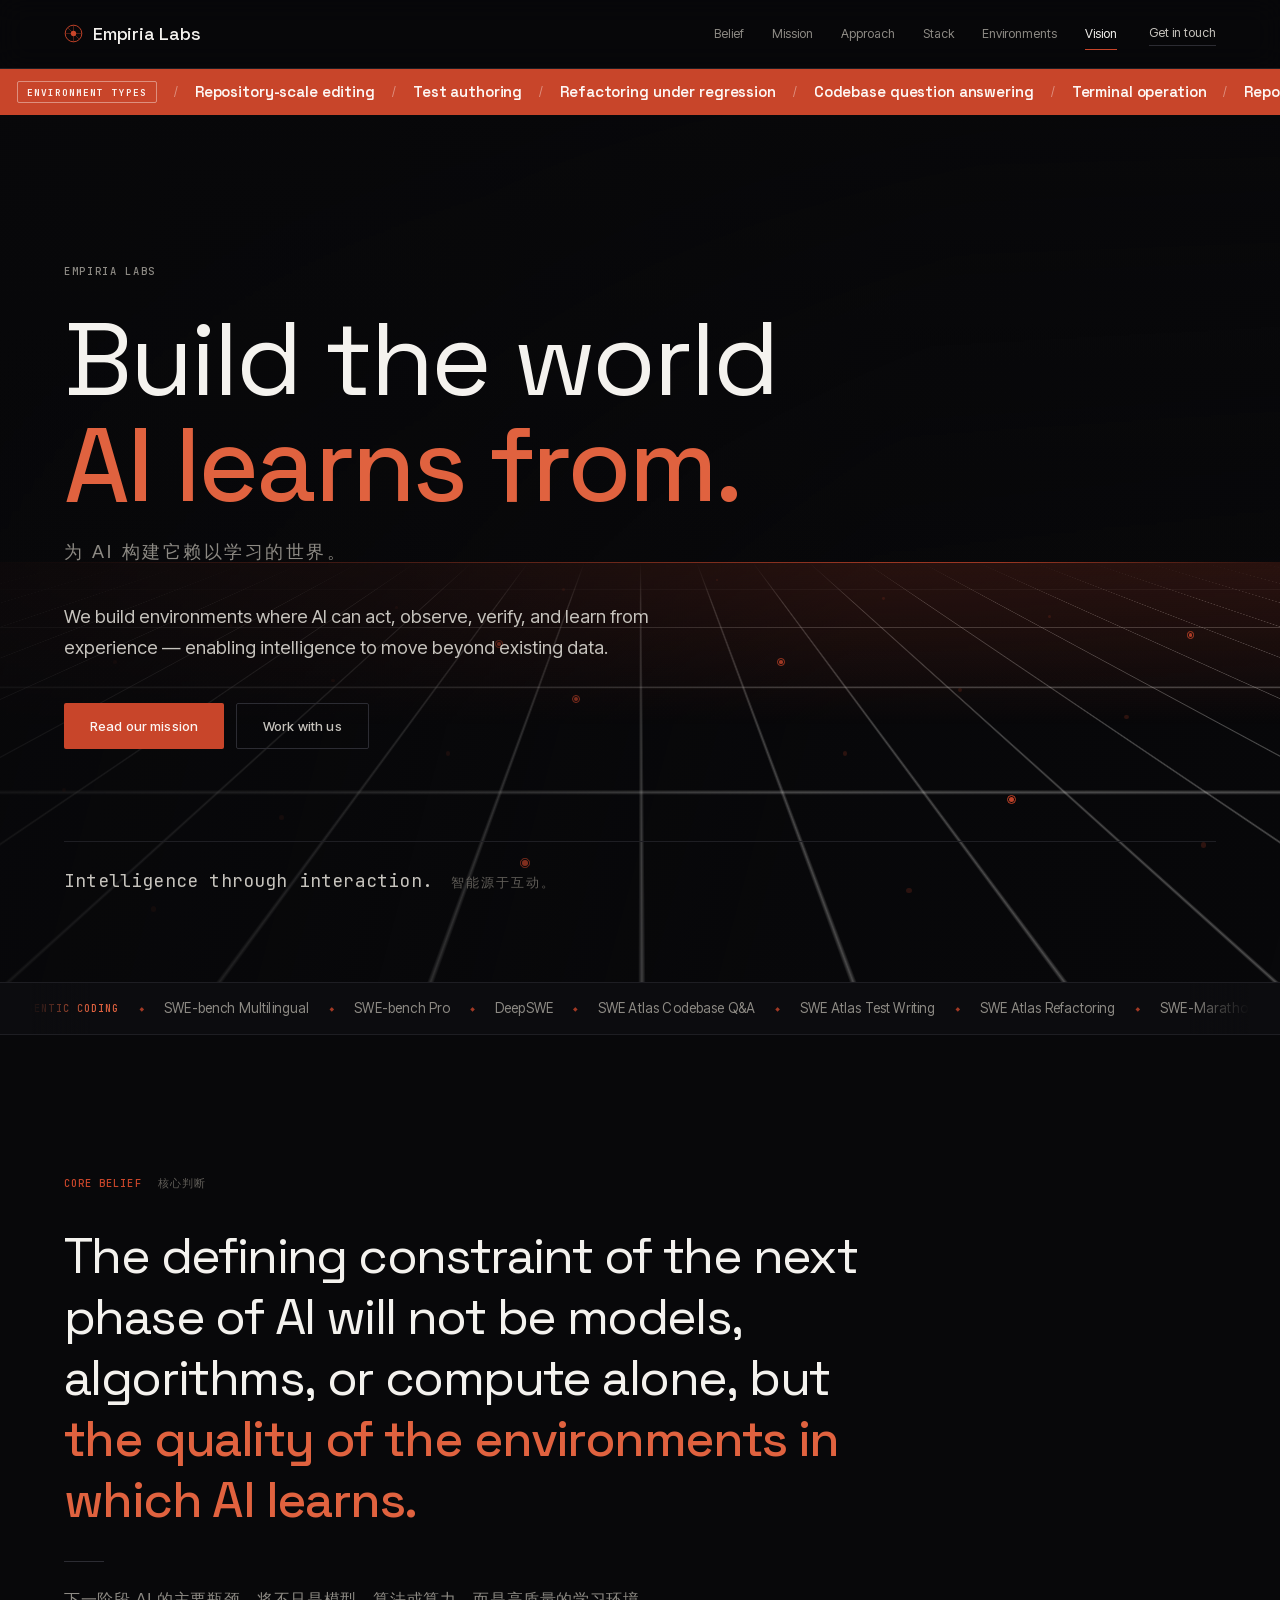
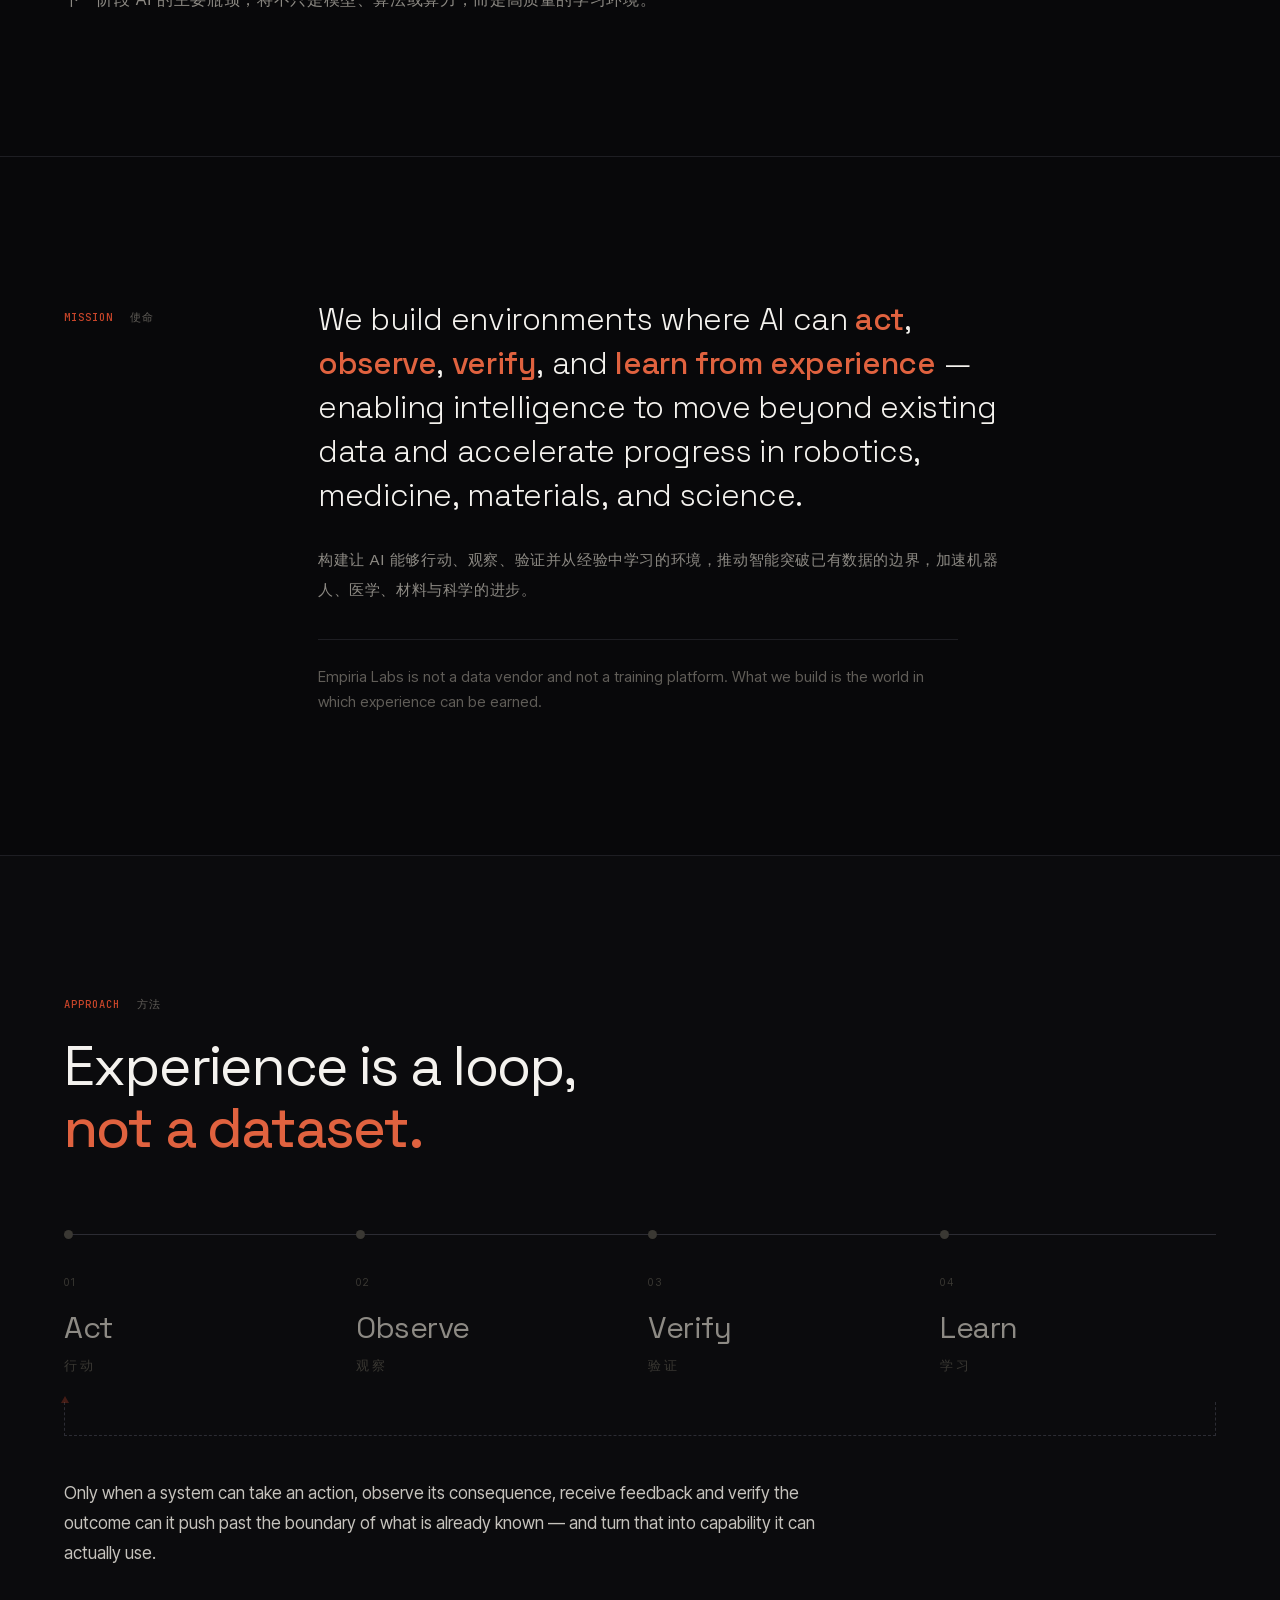
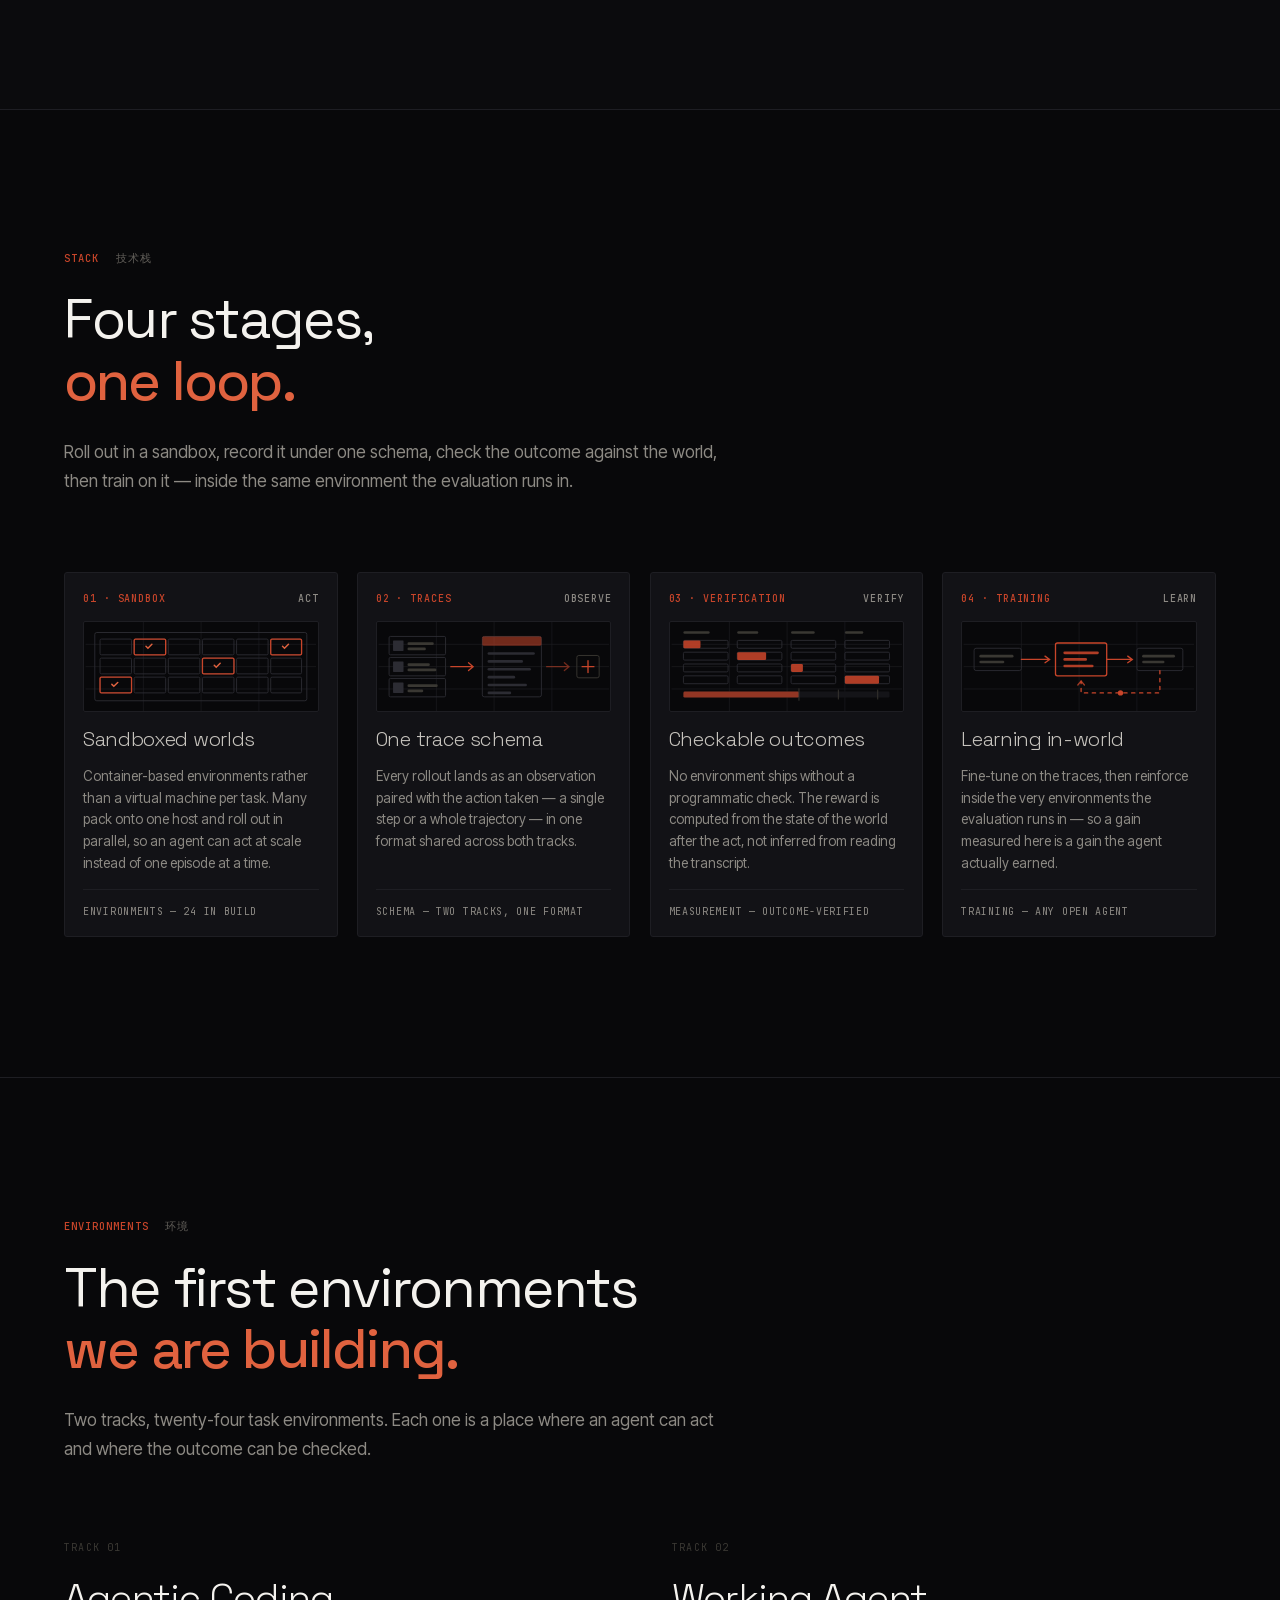
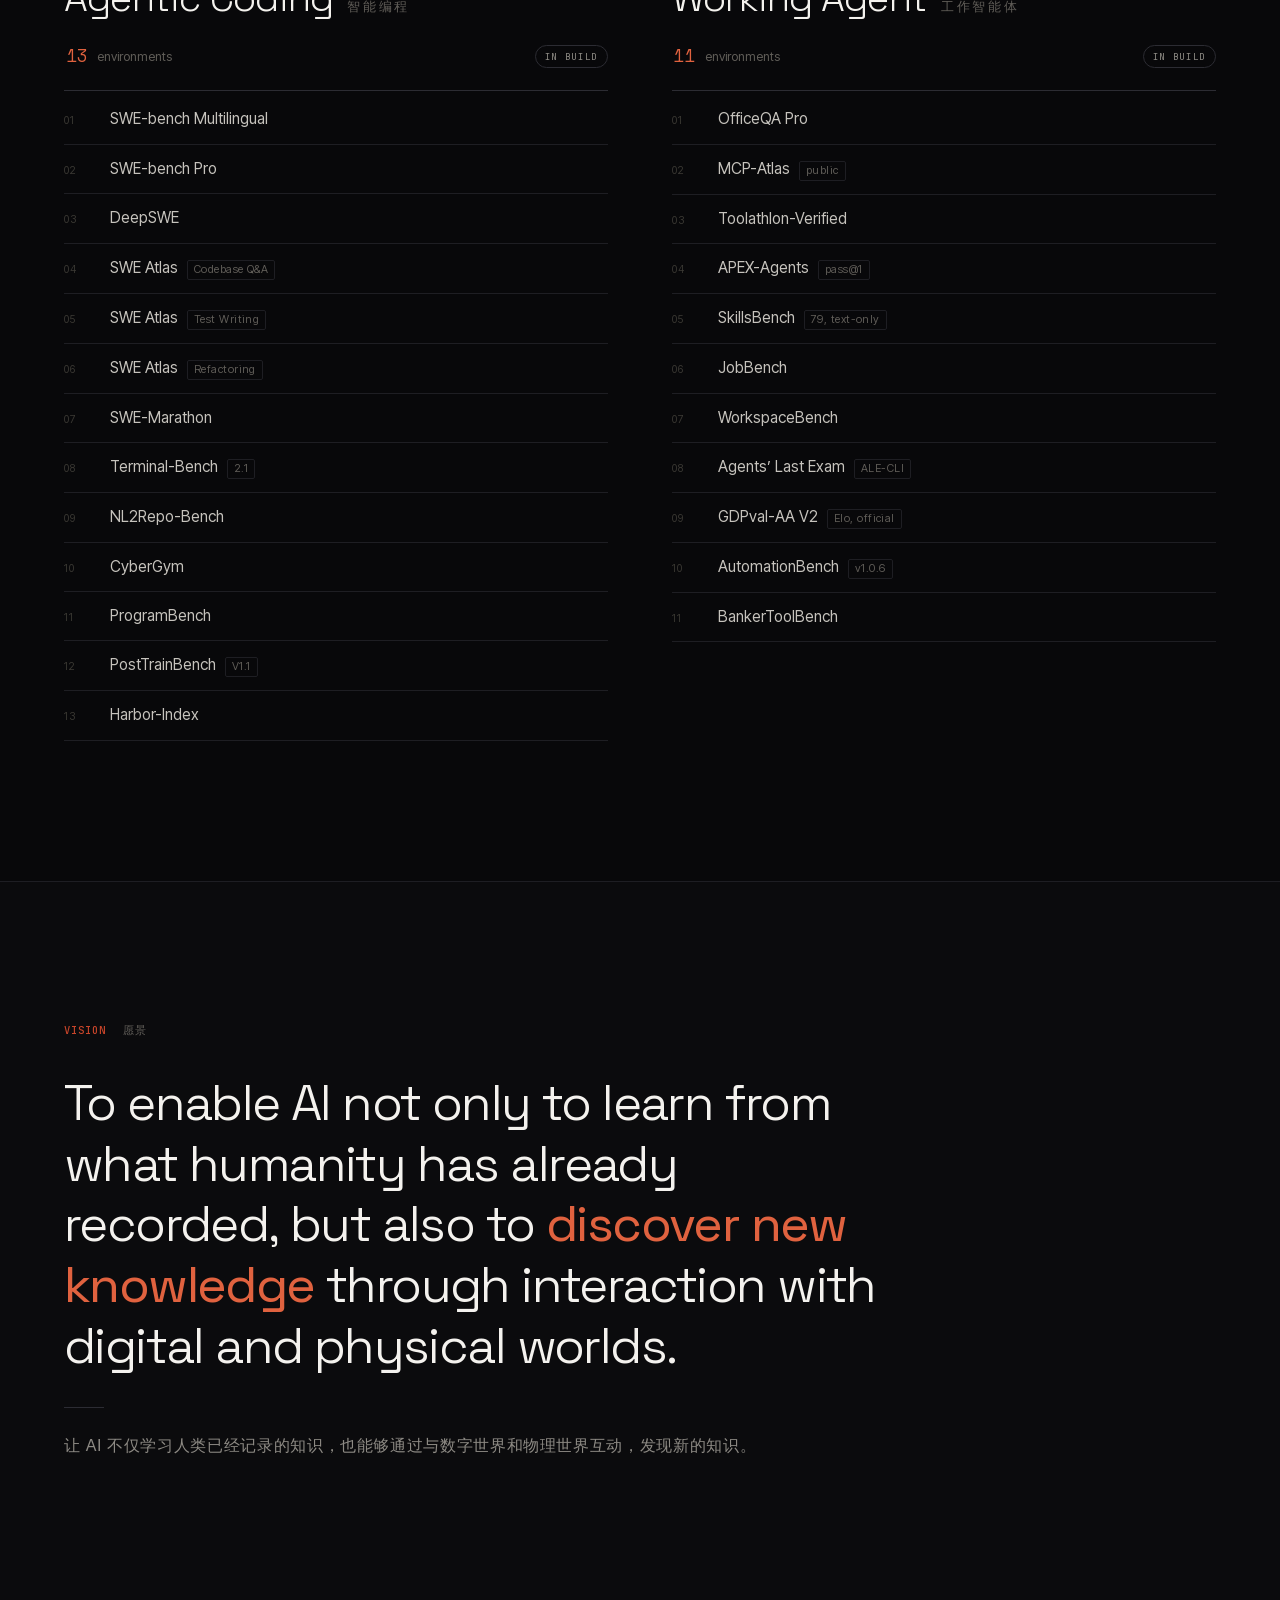
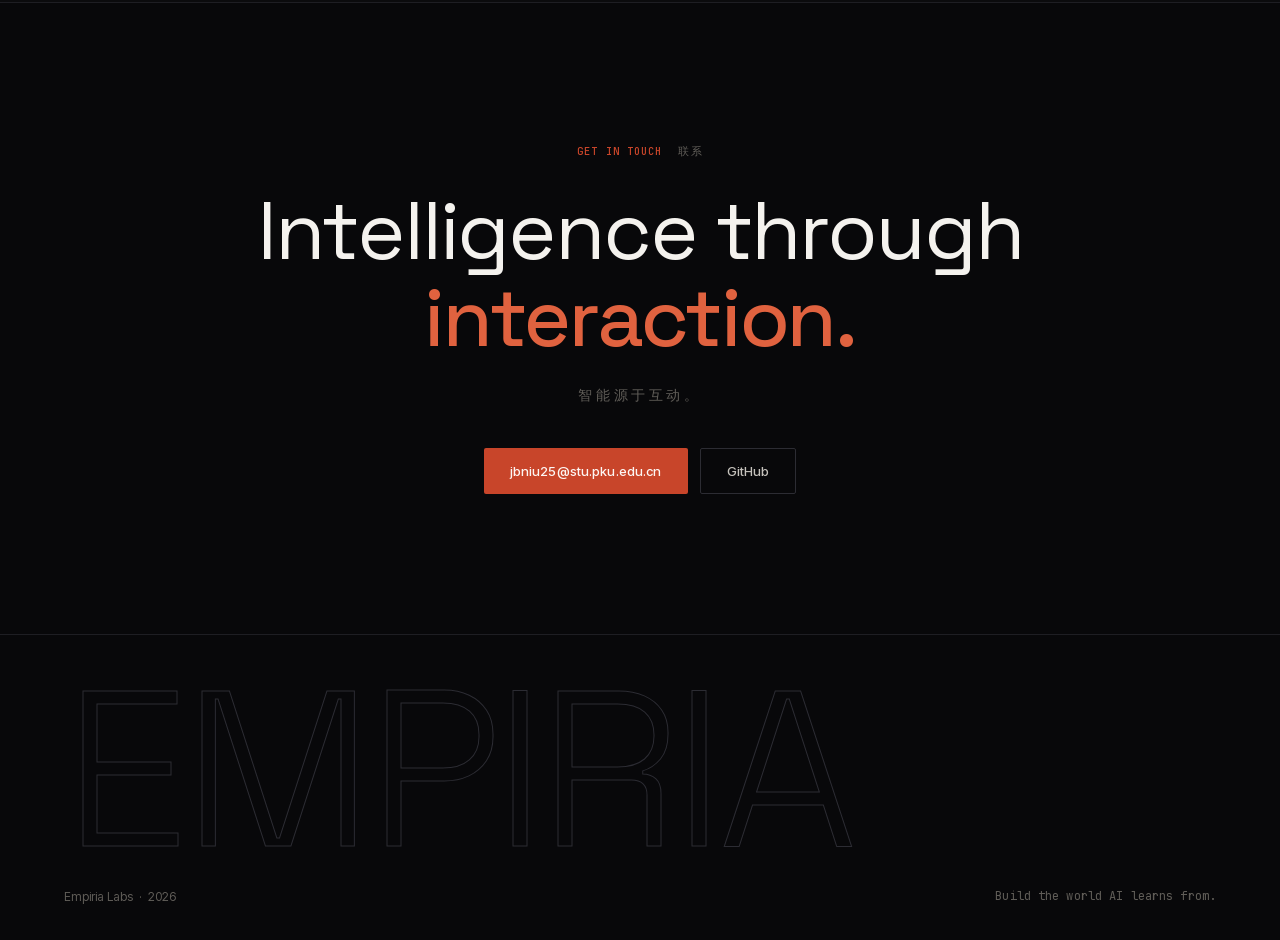
==== index.html @ d9358148 "The Empiria Labs homepage Served verbatim by Pages from the repository root: what is committed is wh" ====
<!DOCTYPE html>
<html lang="en" data-page-node-id="S4ykZjCsXpINSl4FWkviET">
<head data-page-node-id="GfFSBzS9zcsq6qWvRt1IVT">
<meta charset="utf-8" data-page-node-id="d4XflNEls4puT5yC7OsAa2">
<meta name="viewport" content="width=device-width, initial-scale=1" data-page-node-id="ENEwblnCP2gMQ6FXGlHmJ5">
<title>Empiria Labs — Build the world AI learns from</title>
<meta name="description" content="Empiria Labs builds environments where AI can act, observe, verify, and learn from experience — enabling intelligence to move beyond existing data and accelerate progress in robotics, medicine, materials, and science." data-page-node-id="vL9fcjuewf59uVLoCxAaLF">
<meta name="theme-color" content="#08080A" data-page-node-id="vZuVgmaafi4vuPuJoao4ZB">

<meta property="og:type" content="website" data-page-node-id="UqDRp9SfADZAGO3FOG2Aaw">
<meta property="og:title" content="Empiria Labs — Build the world AI learns from" data-page-node-id="5TRdMEuaH43gFODjvjqXCp">
<meta property="og:description" content="We build environments where AI can act, observe, verify, and learn from experience." data-page-node-id="SfEHBBrdJQU59LVyOJewcP">

<!-- Fonts are served from this origin, not fonts.googleapis.com — that
     host is unreachable from mainland China and the page was silently
     falling back to the system stack. See fonts.css.

     All four faces are above the fold, so all four are preloaded and the
     hero paints once in the right type instead of reflowing when the swap
     lands: Space Grotesk sets the h1, Inter Tight the lead, its italic the
     emphasised clause, and JetBrains Mono the eyebrow, the announcement
     strip and the hero footnote. -->
<link rel="stylesheet" href="fonts.css">
<link rel="preload" href="fonts/space-grotesk.woff2" as="font" type="font/woff2" crossorigin>
<link rel="preload" href="fonts/inter-tight.woff2" as="font" type="font/woff2" crossorigin>
<link rel="preload" href="fonts/inter-tight-italic.woff2" as="font" type="font/woff2" crossorigin>
<link rel="preload" href="fonts/jetbrains-mono.woff2" as="font" type="font/woff2" crossorigin>
<link rel="stylesheet" href="style.css" data-page-node-id="rp2kBFCGaVZBau4u1gBvtb">
<!-- Set before first paint so the hero entrance never flashes. This is a
     SEPARATE class from html.js on purpose: the entrance completes in pure
     CSS, so it is safe to arm inline, whereas the scroll-reveal hidden state
     must stay gated on script.js having actually run. -->
<script>document.documentElement.classList.add('anim');</script>
</head>
<body id="top" data-page-node-id="gCxjPvYwehBJOhRGBx71BG">

<!-- The continuous ground. First element in the body so it sits behind
     every band without needing a negative z-index, which would put it
     behind body's own background fill and make it invisible. -->
<div class="world" aria-hidden="true"><div class="world-grid"></div></div>

<!-- ── Header ───────────────────────────────────────────── -->
<header class="site-head" data-page-node-id="wrDWJMkdEFqoFGxdGcBZjT">
  <div class="container head-inner" data-page-node-id="zLouhTFe5YxUDVbsFaDKAg">
    <a class="brand" href="#top" data-page-node-id="WwnG4KX8JU3ciAP3rd2Dba">
      <span class="brand-mark" aria-hidden="true" data-page-node-id="ZacaVo9rQobAnCRdpzGkDq">
        <svg viewBox="0 0 24 24" fill="none" xmlns="http://www.w3.org/2000/svg" data-page-node-id="Jlh7zKpwDEQVDjVXvKyhZp">
          <circle cx="12" cy="12" r="10.5" stroke="currentColor" stroke-width="1.2" data-page-node-id="DIphHQ4BUNSXvPuuueGMGM"/>
          <path d="M12 1.5v21M1.5 12h21" stroke="currentColor" stroke-width="1.2" opacity=".38" data-page-node-id="5GixrVhQHjCr602DDCDAoG"/>
          <circle cx="12" cy="12" r="3.4" fill="currentColor" data-page-node-id="7H9x3TATXQF8XcIbW5DWTz"/>
          <path d="M4.6 4.6 19.4 19.4" stroke="currentColor" stroke-width="1.2" opacity=".38" data-page-node-id="jPDve9cDJYp2pUqaZTiNHD"/>
        </svg>
      </span>
      <span class="brand-name" data-page-node-id="60XooffyWhwXD83SIpzWSh">Empiria&nbsp;Labs</span>
    </a>

    <nav class="site-nav" aria-label="Primary" data-page-node-id="wQRDz2NYtjD3FDEQUgBwvD">
      <a href="#belief" data-page-node-id="GqlEoro5xr4lTSYDZwbtqh">Belief</a>
      <a href="#mission" data-page-node-id="1qGXQ9mCJUX9X3onZPyH5l">Mission</a>
      <a href="#approach" data-page-node-id="9iJX1Ym7nTksumZv8a5hb4">Approach</a>
      <a href="#stack">Stack</a>
      <a href="#environments">Environments</a>
      <a href="#vision" data-page-node-id="5YXteMXTBBJFZA86PqEB8m">Vision</a>
    </nav>

    <a class="head-cta" href="#contact" data-page-node-id="vhZOMclco2X8mugdVSmCup">Get in touch</a>

    <button class="nav-toggle" id="navToggle" aria-label="Menu" aria-expanded="false" data-page-node-id="GjLLru3dCHO2u9oHTd3JkP">
      <span data-page-node-id="ZqNSkuiqa0LYCAlP3pcxDl"></span><span data-page-node-id="yBCvzBycBJnw0g3HhqjEpb"></span>
    </button>
  </div>
</header>

<!-- ── Hero ─────────────────────────────────────────────── -->
<section class="hero">
  <!-- ── Announcement band ─────────────────────────────
       Same two-identical-rows / -50 percent construction as the ticker
       further down, but this is the one place the accent goes solid: it
       has to be seen before anything else on the page.

       It enumerates the KINDS of world being built, where the lower band
       names the individual ones — taxonomy above the fold, instances
       below it. Serif and bold here against the sans-serif whisper down
       there, so two marquees in one viewport never compete.

       z-index 3: .hero-field is inset:0 across the whole hero and
       .hero-inner already claims 2. -->
  <section class="hero-banner" aria-label="Kinds of task environment we build">
    <div class="hb-track">
    <div class="hb-row">
      <span class="hb-lead">Environment types</span><span class="hb-sep" aria-hidden="true">/</span>
      <span class="hb-item">Repository-scale editing</span><span class="hb-sep" aria-hidden="true">/</span>
      <span class="hb-item">Test authoring</span><span class="hb-sep" aria-hidden="true">/</span>
      <span class="hb-item">Refactoring under regression</span><span class="hb-sep" aria-hidden="true">/</span>
      <span class="hb-item">Codebase question answering</span><span class="hb-sep" aria-hidden="true">/</span>
      <span class="hb-item">Terminal operation</span><span class="hb-sep" aria-hidden="true">/</span>
      <span class="hb-item">Repository synthesis from spec</span><span class="hb-sep" aria-hidden="true">/</span>
      <span class="hb-item">Security exploitation and repair</span><span class="hb-sep" aria-hidden="true">/</span>
      <span class="hb-item">Long-horizon engineering</span><span class="hb-sep" aria-hidden="true">/</span>
      <span class="hb-item">Office document workflows</span><span class="hb-sep" aria-hidden="true">/</span>
      <span class="hb-item">Tool orchestration</span><span class="hb-sep" aria-hidden="true">/</span>
      <span class="hb-item">Desktop and web automation</span><span class="hb-sep" aria-hidden="true">/</span>
      <span class="hb-item">Domain-specific tooling</span><span class="hb-sep" aria-hidden="true">/</span>
    </div>
    <div class="hb-row" aria-hidden="true">
      <span class="hb-lead">Environment types</span><span class="hb-sep" aria-hidden="true">/</span>
      <span class="hb-item">Repository-scale editing</span><span class="hb-sep" aria-hidden="true">/</span>
      <span class="hb-item">Test authoring</span><span class="hb-sep" aria-hidden="true">/</span>
      <span class="hb-item">Refactoring under regression</span><span class="hb-sep" aria-hidden="true">/</span>
      <span class="hb-item">Codebase question answering</span><span class="hb-sep" aria-hidden="true">/</span>
      <span class="hb-item">Terminal operation</span><span class="hb-sep" aria-hidden="true">/</span>
      <span class="hb-item">Repository synthesis from spec</span><span class="hb-sep" aria-hidden="true">/</span>
      <span class="hb-item">Security exploitation and repair</span><span class="hb-sep" aria-hidden="true">/</span>
      <span class="hb-item">Long-horizon engineering</span><span class="hb-sep" aria-hidden="true">/</span>
      <span class="hb-item">Office document workflows</span><span class="hb-sep" aria-hidden="true">/</span>
      <span class="hb-item">Tool orchestration</span><span class="hb-sep" aria-hidden="true">/</span>
      <span class="hb-item">Desktop and web automation</span><span class="hb-sep" aria-hidden="true">/</span>
      <span class="hb-item">Domain-specific tooling</span><span class="hb-sep" aria-hidden="true">/</span>
    </div>
    </div>
  </section>

  <!-- The ground plane is a CSS 3D surface rather than SVG: only a real
       perspective transform can recede forever toward the viewer, and it
       costs one compositor layer instead of repainting paths. -->
  <div class="hero-field" aria-hidden="true">
    <div class="plane-wrap">
      <div class="grid-plane"></div>
    </div>

    <!-- A second, identical plane with brighter lines, revealed only through a
         screen-space radial mask at the pointer. Identical perspective and
         identical animation timing means it registers exactly on top of the
         base grid, so the pointer reads as a sensor lighting up the cells it
         is over rather than as a glow pasted on top. -->
    <div class="plane-wrap plane-lit">
      <div class="grid-plane"></div>
    </div>

    <div class="horizon-glow"></div>
    <div class="horizon"></div>

    <!-- One mark per task environment actually in build: 13 on the left
         for Agentic Coding, 11 on the right for Working Agent, the same
         split the Environments section lists and the ticker names. The
         hero stops being decorated and starts being the inventory.

         --s is a perspective scale, not decoration: marks near the
         horizon are small and crowded, marks near the viewer are large
         and sparse, so they read as lying ON the plane rather than
         floating over it. It drives width/height rather than transform
         because evDot already owns transform.

         Only six carry .ev-live. Twenty-four pulsing dots would be a
         starfield; twenty-four present with six live reads as an
         inventory that is partly running. -->
    <div class="events">
      <span class="ev" style="--x:44%;--y:57%;--s:.55"></span>
      <span class="ev" style="--x:31%;--y:59%;--s:.6"></span>
      <span class="ev" style="--x:18%;--y:61%;--s:.62"></span>
      <span class="ev ev-live" style="--x:39%;--y:63%;--s:.7;--d:-7.8s"></span>
      <span class="ev" style="--x:9%;--y:65%;--s:.72"></span>
      <span class="ev" style="--x:26%;--y:67%;--s:.78"></span>
      <span class="ev ev-live" style="--x:45%;--y:69%;--s:.8;--d:0s"></span>
      <span class="ev" style="--x:14%;--y:72%;--s:.85"></span>
      <span class="ev" style="--x:35%;--y:75%;--s:.9"></span>
      <span class="ev" style="--x:5%;--y:79%;--s:.95"></span>
      <span class="ev" style="--x:22%;--y:82%;--s:1"></span>
      <span class="ev ev-live" style="--x:41%;--y:87%;--s:1.1;--d:-3.6s"></span>
      <span class="ev" style="--x:12%;--y:92%;--s:1.15"></span>

      <span class="ev" style="--x:56%;--y:56%;--s:.5"></span>
      <span class="ev" style="--x:69%;--y:58%;--s:.58"></span>
      <span class="ev" style="--x:82%;--y:60%;--s:.6"></span>
      <span class="ev ev-live" style="--x:93%;--y:62%;--s:.66;--d:-6.5s"></span>
      <span class="ev ev-live" style="--x:61%;--y:65%;--s:.74;--d:-1.9s"></span>
      <span class="ev" style="--x:75%;--y:68%;--s:.8"></span>
      <span class="ev" style="--x:88%;--y:71%;--s:.86"></span>
      <span class="ev" style="--x:66%;--y:75%;--s:.92"></span>
      <span class="ev ev-live" style="--x:79%;--y:80%;--s:1;--d:-5.2s"></span>
      <span class="ev" style="--x:94%;--y:85%;--s:1.08"></span>
      <span class="ev" style="--x:71%;--y:90%;--s:1.14"></span>
    </div>

    <!-- the agent: trails the cursor with a little lag so it reads as a
         probe moving through the environment, not a glued-on overlay -->
    <div class="probe"></div>
  </div>
  <div class="hero-veil" aria-hidden="true"></div>

  <div class="container hero-inner">
    <p class="eyebrow rise" style="--d:.23s">Empiria Labs</p>

    <h1 class="hero-title">
      <span class="rise" style="--d:.34s">Build the world</span>
      <em class="rise" style="--d:.48s">AI learns from.</em>
    </h1>
    <p class="hero-title-zh rise" style="--d:.62s" lang="zh-CN">为 AI 构建它赖以学习的世界。</p>

    <p class="hero-lead rise" style="--d:.74s">
      We build environments where AI can act, observe, verify, and learn from
      experience — enabling intelligence to move beyond existing data.
    </p>

    <div class="hero-cta rise" style="--d:.86s">
      <a class="btn btn-solid" href="#mission">Read our mission</a>
      <a class="btn btn-quiet" href="#contact">Work with us</a>
    </div>
  </div>

  <div class="container hero-foot rise" style="--d:1s">
    <p class="mark">Intelligence through interaction.</p>
    <p class="mark-zh" lang="zh-CN">智能源于互动。</p>
  </div>
</section>

<!-- ── Ticker: the environments, in one glance ─────────
     Mechanism lifted from the reference site's rule-bounded tagline
     strip: one max-content track holding two byte-identical rows,
     translated to exactly -50 percent so the wrap point is invisible.

     The reference fills this slot with a "trusted by" logo wall. This
     lab has no partners to name, and inventing one would be fabricating
     endorsements — so the strip carries the real inventory instead.
     Every name here is an environment Empiria is actually building, and
     the track labels make the band self-describing without a caption. -->
<section class="ticker" aria-label="Task environments currently in build">
  <div class="ticker-track">
      <div class="ticker-row">
        <span class="ticker-lead">Agentic Coding</span><span class="ticker-sep" aria-hidden="true"></span>
        <span class="ticker-item">SWE-bench Multilingual</span><span class="ticker-sep" aria-hidden="true"></span>
        <span class="ticker-item">SWE-bench Pro</span><span class="ticker-sep" aria-hidden="true"></span>
        <span class="ticker-item">DeepSWE</span><span class="ticker-sep" aria-hidden="true"></span>
        <span class="ticker-item">SWE Atlas Codebase Q&amp;A</span><span class="ticker-sep" aria-hidden="true"></span>
        <span class="ticker-item">SWE Atlas Test Writing</span><span class="ticker-sep" aria-hidden="true"></span>
        <span class="ticker-item">SWE Atlas Refactoring</span><span class="ticker-sep" aria-hidden="true"></span>
        <span class="ticker-item">SWE-Marathon</span><span class="ticker-sep" aria-hidden="true"></span>
        <span class="ticker-item">Terminal-Bench 2.1</span><span class="ticker-sep" aria-hidden="true"></span>
        <span class="ticker-item">NL2Repo-Bench</span><span class="ticker-sep" aria-hidden="true"></span>
        <span class="ticker-item">CyberGym</span><span class="ticker-sep" aria-hidden="true"></span>
        <span class="ticker-item">ProgramBench</span><span class="ticker-sep" aria-hidden="true"></span>
        <span class="ticker-item">PostTrainBench V1.1</span><span class="ticker-sep" aria-hidden="true"></span>
        <span class="ticker-item">Harbor-Index</span><span class="ticker-sep" aria-hidden="true"></span>
        <span class="ticker-lead">Working Agent</span><span class="ticker-sep" aria-hidden="true"></span>
        <span class="ticker-item">OfficeQA Pro</span><span class="ticker-sep" aria-hidden="true"></span>
        <span class="ticker-item">MCP-Atlas</span><span class="ticker-sep" aria-hidden="true"></span>
        <span class="ticker-item">Toolathlon-Verified</span><span class="ticker-sep" aria-hidden="true"></span>
        <span class="ticker-item">APEX-Agents</span><span class="ticker-sep" aria-hidden="true"></span>
        <span class="ticker-item">SkillsBench</span><span class="ticker-sep" aria-hidden="true"></span>
        <span class="ticker-item">JobBench</span><span class="ticker-sep" aria-hidden="true"></span>
        <span class="ticker-item">WorkspaceBench</span><span class="ticker-sep" aria-hidden="true"></span>
        <span class="ticker-item">Agents' Last Exam</span><span class="ticker-sep" aria-hidden="true"></span>
        <span class="ticker-item">GDPval-AA V2</span><span class="ticker-sep" aria-hidden="true"></span>
        <span class="ticker-item">AutomationBench</span><span class="ticker-sep" aria-hidden="true"></span>
        <span class="ticker-item">BankerToolBench</span><span class="ticker-sep" aria-hidden="true"></span>
      </div>
      <div class="ticker-row" aria-hidden="true">
        <span class="ticker-lead">Agentic Coding</span><span class="ticker-sep" aria-hidden="true"></span>
        <span class="ticker-item">SWE-bench Multilingual</span><span class="ticker-sep" aria-hidden="true"></span>
        <span class="ticker-item">SWE-bench Pro</span><span class="ticker-sep" aria-hidden="true"></span>
        <span class="ticker-item">DeepSWE</span><span class="ticker-sep" aria-hidden="true"></span>
        <span class="ticker-item">SWE Atlas Codebase Q&amp;A</span><span class="ticker-sep" aria-hidden="true"></span>
        <span class="ticker-item">SWE Atlas Test Writing</span><span class="ticker-sep" aria-hidden="true"></span>
        <span class="ticker-item">SWE Atlas Refactoring</span><span class="ticker-sep" aria-hidden="true"></span>
        <span class="ticker-item">SWE-Marathon</span><span class="ticker-sep" aria-hidden="true"></span>
        <span class="ticker-item">Terminal-Bench 2.1</span><span class="ticker-sep" aria-hidden="true"></span>
        <span class="ticker-item">NL2Repo-Bench</span><span class="ticker-sep" aria-hidden="true"></span>
        <span class="ticker-item">CyberGym</span><span class="ticker-sep" aria-hidden="true"></span>
        <span class="ticker-item">ProgramBench</span><span class="ticker-sep" aria-hidden="true"></span>
        <span class="ticker-item">PostTrainBench V1.1</span><span class="ticker-sep" aria-hidden="true"></span>
        <span class="ticker-item">Harbor-Index</span><span class="ticker-sep" aria-hidden="true"></span>
        <span class="ticker-lead">Working Agent</span><span class="ticker-sep" aria-hidden="true"></span>
        <span class="ticker-item">OfficeQA Pro</span><span class="ticker-sep" aria-hidden="true"></span>
        <span class="ticker-item">MCP-Atlas</span><span class="ticker-sep" aria-hidden="true"></span>
        <span class="ticker-item">Toolathlon-Verified</span><span class="ticker-sep" aria-hidden="true"></span>
        <span class="ticker-item">APEX-Agents</span><span class="ticker-sep" aria-hidden="true"></span>
        <span class="ticker-item">SkillsBench</span><span class="ticker-sep" aria-hidden="true"></span>
        <span class="ticker-item">JobBench</span><span class="ticker-sep" aria-hidden="true"></span>
        <span class="ticker-item">WorkspaceBench</span><span class="ticker-sep" aria-hidden="true"></span>
        <span class="ticker-item">Agents' Last Exam</span><span class="ticker-sep" aria-hidden="true"></span>
        <span class="ticker-item">GDPval-AA V2</span><span class="ticker-sep" aria-hidden="true"></span>
        <span class="ticker-item">AutomationBench</span><span class="ticker-sep" aria-hidden="true"></span>
        <span class="ticker-item">BankerToolBench</span><span class="ticker-sep" aria-hidden="true"></span>
      </div>
  </div>
</section>

<!-- ── Core belief ──────────────────────────────────────── -->
<section class="section bordered belief" id="belief" data-page-node-id="GIv3CAmdCtzUUvTCCTMDM7">
  <div class="container" data-page-node-id="DDuCdT4Uv8uDR9OscpXARH">
    <p class="label reveal" data-page-node-id="88LSUyhi9knFIiZyG3FsZg">Core belief <span lang="zh-CN" data-page-node-id="D1CFcQTB5apj9hALBRVMuM">核心判断</span></p>
    <blockquote class="statement reveal" data-page-node-id="6a9SSF4YLk5gmCQJOVyxJA">
      The defining constraint of the next phase of AI will not be models,
      algorithms, or compute alone, but <em data-page-node-id="DD56MjyWNDoEirphwPhQYe">the quality of the environments
      in which AI learns.</em>
    </blockquote>
    <p class="statement-zh reveal" lang="zh-CN" data-page-node-id="gwhyBR3yeEJut0i0mAbE53">
      下一阶段 AI 的主要瓶颈，将不只是模型、算法或算力，而是高质量的学习环境。
    </p>
  </div>
</section>

<!-- ── Mission ──────────────────────────────────────────── -->
<section class="section bordered" id="mission" data-page-node-id="BkiEGUULMjEqsokz20nNTk">
  <div class="container split" data-page-node-id="lxvTiKKx7MpyD7UXgLDKAR">
    <div class="split-side reveal" data-page-node-id="bgRblPGrmCEmji6AISURDW">
      <p class="label" data-page-node-id="qvXTXpBsrYEeg4v58M5U0f">Mission <span lang="zh-CN" data-page-node-id="nEAzdtgBFyE7Nk3YhaTALB">使命</span></p>
    </div>
    <div class="split-main" data-page-node-id="BbND4cAZzeGoAH66vqq4a3">
      <p class="prose reveal" data-page-node-id="3CrP6XVUxXd0RRQef6oI2O">
        We build environments where AI can <em data-page-node-id="yLG3SyXnoFKNn4edhFb9Bt">act</em>, <em data-page-node-id="RPTVcSYqHICEA37ANpWtsy">observe</em>,
        <em data-page-node-id="GeYUgwGsHjA807E64QxByS">verify</em>, and <em data-page-node-id="oDqcOE4pPWkPHn0iQWUb6v">learn from experience</em> — enabling
        intelligence to move beyond existing data and accelerate progress in
        robotics, medicine, materials, and science.
      </p>
      <p class="prose-zh reveal" lang="zh-CN" data-page-node-id="ULnioUkjlmXJPl4KRZQ92s">
        构建让 AI 能够行动、观察、验证并从经验中学习的环境，推动智能突破已有数据的边界，加速机器人、医学、材料与科学的进步。
      </p>
      <p class="prose-note reveal" data-page-node-id="sBjIrmgNU7gHrgUlEGmfrl">
        Empiria Labs is not a data vendor and not a training platform. What we
        build is the world in which experience can be earned.
      </p>
    </div>
  </div>
</section>

<!-- ── Approach: the loop ───────────────────────────────── -->
<section class="section bordered alt" id="approach" data-page-node-id="21mnGTIGQz7xd63hLzncsy">
  <div class="container" data-page-node-id="jbV9JkMRmwbJjtgT4kfVmQ">
    <div class="section-head reveal" data-page-node-id="sV20lyqqp881lJdWb5CkZr">
      <p class="label" data-page-node-id="dmKIP7whGKBE977Nm05quF">Approach <span lang="zh-CN" data-page-node-id="5AAeEYDDlDEFfXSPjATWsc">方法</span></p>
      <h2 class="section-title" data-page-node-id="sWUCsSGwuY7oXE7kRogmkV">Experience is a loop,<br data-page-node-id="ZwGj6qVXMGmFLRobqs5vId"><em data-page-node-id="vdqCLBSX4IjBufhtzdAyU4">not a dataset.</em></h2>
    </div>

    <!-- The rail and the nodes are laid out by the same grid as the labels,
         so they stay aligned at every width instead of relying on an SVG
         whose coordinates would drift. -->
    <!-- One beat per stage. The four stages fire in sequence, the return
         path lights on the last beat and Act fires again — seeing it come
         back around is what makes the loop read as a loop. -->
    <div class="loop reveal">
      <div class="loop-rail" aria-hidden="true"></div>
      <ol class="loop-steps">
        <li style="--i:0"><span class="node" aria-hidden="true"></span><span class="loop-idx">01</span><h3>Act</h3><p lang="zh-CN">行动</p></li>
        <li style="--i:1"><span class="node" aria-hidden="true"></span><span class="loop-idx">02</span><h3>Observe</h3><p lang="zh-CN">观察</p></li>
        <li style="--i:2"><span class="node" aria-hidden="true"></span><span class="loop-idx">03</span><h3>Verify</h3><p lang="zh-CN">验证</p></li>
        <li style="--i:3"><span class="node" aria-hidden="true"></span><span class="loop-idx">04</span><h3>Learn</h3><p lang="zh-CN">学习</p></li>
      </ol>
      <div class="loop-return" aria-hidden="true"><i></i></div>
    </div>

    <p class="loop-note reveal" data-page-node-id="AabE0Q6iKI3AJaBZ8U1xuS">
      Only when a system can take an action, observe its consequence, receive
      feedback and verify the outcome can it push past the boundary of what is
      already known — and turn that into capability it can actually use.
    </p>
  </div>
</section>

<!-- ── Stack: the loop as infrastructure ────────────────────
     Sits between Approach and Environments on purpose. Approach states
     the loop as a principle; the inventory below names the worlds. This
     is the layer in between — what an Empiria environment actually
     ships as, stage by stage.

     The right-hand slot of each card names the loop step that stage
     serves, so the two sections read as one argument at two altitudes
     instead of the same four boxes twice. That slot is why the
     reference layout's decorative "/01" is gone: the index is already
     on the left, so the space was repeating itself.

     Every diagram is inline SVG with no hard-coded colour — the palette
     lives in .sv-* classes so the whole set retones from the tokens. -->
<section class="section bordered" id="stack">
  <div class="container">
    <div class="section-head reveal">
      <p class="label">Stack <span lang="zh-CN">技术栈</span></p>
      <h2 class="section-title">Four stages,<br><em>one loop.</em></h2>
      <p class="section-lead">
        Roll out in a sandbox, record it under one schema, check the outcome
        against the world, then train on it — inside the same environment the
        evaluation runs in.
      </p>
    </div>

    <div class="stage-grid">

      <article class="stage reveal">
        <header>
          <span class="stage-idx">01 · Sandbox</span>
          <span class="stage-loop">Act</span>
        </header>
        <div class="stage-visual">
          <svg viewBox="0 0 351 136" fill="none" preserveAspectRatio="xMidYMid meet" aria-hidden="true">
            <path class="sv-grid" d="M0 34h351M0 68h351M0 102h351M88 0v136M176 0v136M264 0v136"/>
            <rect class="sv-line" x="14" y="16" width="323" height="104" rx="3"/>
            <g class="sv-line">
              <rect x="22" y="26" width="48" height="24" rx="2"/><rect x="74" y="26" width="48" height="24" rx="2"/>
              <rect x="126" y="26" width="48" height="24" rx="2"/><rect x="178" y="26" width="48" height="24" rx="2"/>
              <rect x="230" y="26" width="48" height="24" rx="2"/><rect x="282" y="26" width="47" height="24" rx="2"/>
              <rect x="22" y="55" width="48" height="24" rx="2"/><rect x="74" y="55" width="48" height="24" rx="2"/>
              <rect x="126" y="55" width="48" height="24" rx="2"/><rect x="178" y="55" width="48" height="24" rx="2"/>
              <rect x="230" y="55" width="48" height="24" rx="2"/><rect x="282" y="55" width="47" height="24" rx="2"/>
              <rect x="22" y="84" width="48" height="24" rx="2"/><rect x="74" y="84" width="48" height="24" rx="2"/>
              <rect x="126" y="84" width="48" height="24" rx="2"/><rect x="178" y="84" width="48" height="24" rx="2"/>
              <rect x="230" y="84" width="48" height="24" rx="2"/><rect x="282" y="84" width="47" height="24" rx="2"/>
            </g>
            <g class="sv-hotw">
              <rect x="74" y="26" width="48" height="24" rx="2"/><rect x="282" y="26" width="47" height="24" rx="2"/>
              <rect x="178" y="55" width="48" height="24" rx="2"/><rect x="22" y="84" width="48" height="24" rx="2"/>
            </g>
            <path class="sv-tick" d="M92 37l3 3 6-6M300 37l3 3 6-6M196 66l3 3 6-6M40 95l3 3 6-6"/>
          </svg>
        </div>
        <h3>Sandboxed worlds</h3>
        <p>
          Container-based environments rather than a virtual machine per task.
          Many pack onto one host and roll out in parallel, so an agent can act
          at scale instead of one episode at a time.
        </p>
        <hr class="stage-rule">
        <p class="stage-foot">Environments — 24 in build</p>
      </article>

      <article class="stage reveal">
        <header>
          <span class="stage-idx">02 · Traces</span>
          <span class="stage-loop">Observe</span>
        </header>
        <div class="stage-visual">
          <svg viewBox="0 0 351 136" fill="none" preserveAspectRatio="xMidYMid meet" aria-hidden="true">
            <path class="sv-grid" d="M0 34h351M0 68h351M0 102h351M88 0v136M176 0v136M264 0v136"/>
            <g class="sv-line">
              <rect x="16" y="22" width="86" height="28" rx="2"/><rect x="16" y="54" width="86" height="28" rx="2"/>
              <rect x="16" y="86" width="86" height="28" rx="2"/>
            </g>
            <g class="sv-fill">
              <rect x="22" y="28" width="16" height="16" rx="1"/><rect x="22" y="60" width="16" height="16" rx="1"/>
              <rect x="22" y="92" width="16" height="16" rx="1"/>
            </g>
            <g class="sv-fill2">
              <rect x="44" y="31" width="40" height="4" rx="2"/><rect x="44" y="39" width="28" height="4" rx="2"/>
              <rect x="44" y="63" width="34" height="4" rx="2"/><rect x="44" y="71" width="44" height="4" rx="2"/>
              <rect x="44" y="95" width="46" height="4" rx="2"/><rect x="44" y="103" width="24" height="4" rx="2"/>
            </g>
            <path class="sv-hot" d="M110 68h32M137 62l7 6-7 6"/>
            <rect class="sv-line" x="158" y="22" width="90" height="92" rx="3"/>
            <rect class="sv-hotf" x="158" y="22" width="90" height="14" rx="2" opacity=".55"/>
            <g class="sv-fill">
              <rect x="166" y="46" width="72" height="4" rx="2"/><rect x="166" y="58" width="54" height="4" rx="2"/>
              <rect x="166" y="70" width="66" height="4" rx="2"/><rect x="166" y="82" width="42" height="4" rx="2"/>
              <rect x="166" y="94" width="60" height="4" rx="2"/><rect x="166" y="106" width="36" height="4" rx="2"/>
            </g>
            <path class="sv-hot" d="M256 68h32M283 62l7 6-7 6" opacity=".55"/>
            <rect class="sv-line2" x="302" y="51" width="34" height="34" rx="3"/>
            <path class="sv-hot" d="M310 68h18M319 59v18"/>
          </svg>
        </div>
        <h3>One trace schema</h3>
        <p>
          Every rollout lands as an observation paired with the action taken —
          a single step or a whole trajectory — in one format shared across
          both tracks.
        </p>
        <hr class="stage-rule">
        <p class="stage-foot">Schema — two tracks, one format</p>
      </article>

      <article class="stage reveal">
        <header>
          <span class="stage-idx">03 · Verification</span>
          <span class="stage-loop">Verify</span>
        </header>
        <div class="stage-visual">
          <svg viewBox="0 0 351 136" fill="none" preserveAspectRatio="xMidYMid meet" aria-hidden="true">
            <path class="sv-grid" d="M0 34h351M0 68h351M0 102h351M88 0v136M176 0v136M264 0v136"/>
            <g class="sv-fill2">
              <rect x="18" y="14" width="40" height="4" rx="2"/><rect x="100" y="14" width="32" height="4" rx="2"/>
              <rect x="182" y="14" width="36" height="4" rx="2"/><rect x="264" y="14" width="28" height="4" rx="2"/>
            </g>
            <g class="sv-line">
              <rect x="18" y="28" width="68" height="12" rx="2"/><rect x="100" y="28" width="68" height="12" rx="2"/>
              <rect x="182" y="28" width="68" height="12" rx="2"/><rect x="264" y="28" width="68" height="12" rx="2"/>
              <rect x="18" y="46" width="68" height="12" rx="2"/><rect x="100" y="46" width="68" height="12" rx="2"/>
              <rect x="182" y="46" width="68" height="12" rx="2"/><rect x="264" y="46" width="68" height="12" rx="2"/>
              <rect x="18" y="64" width="68" height="12" rx="2"/><rect x="100" y="64" width="68" height="12" rx="2"/>
              <rect x="182" y="64" width="68" height="12" rx="2"/><rect x="264" y="64" width="68" height="12" rx="2"/>
              <rect x="18" y="82" width="68" height="12" rx="2"/><rect x="100" y="82" width="68" height="12" rx="2"/>
              <rect x="182" y="82" width="68" height="12" rx="2"/><rect x="264" y="82" width="68" height="12" rx="2"/>
            </g>
            <g class="sv-hotf" opacity=".88">
              <rect x="18" y="28" width="26" height="12" rx="2"/><rect x="100" y="46" width="44" height="12" rx="2"/>
              <rect x="182" y="64" width="18" height="12" rx="2"/><rect x="264" y="82" width="52" height="12" rx="2"/>
            </g>
            <rect class="sv-bar" x="18" y="106" width="314" height="9" rx="2"/>
            <rect class="sv-hotf" x="18" y="106" width="176" height="9" rx="2" opacity=".7"/>
            <path class="sv-line2" d="M194 101v19M254 103v15M314 103v15"/>
          </svg>
        </div>
        <h3>Checkable outcomes</h3>
        <p>
          No environment ships without a programmatic check. The reward is
          computed from the state of the world after the act, not inferred
          from reading the transcript.
        </p>
        <hr class="stage-rule">
        <p class="stage-foot">Measurement — outcome-verified</p>
      </article>

      <article class="stage reveal">
        <header>
          <span class="stage-idx">04 · Training</span>
          <span class="stage-loop">Learn</span>
        </header>
        <div class="stage-visual">
          <svg viewBox="0 0 351 136" fill="none" preserveAspectRatio="xMidYMid meet" aria-hidden="true">
            <path class="sv-grid" d="M0 34h351M0 68h351M0 102h351M88 0v136M176 0v136M264 0v136"/>
            <g class="sv-line">
              <rect x="16" y="40" width="72" height="34" rx="3"/><rect x="264" y="40" width="70" height="34" rx="3"/>
            </g>
            <rect class="sv-hotw" x="140" y="32" width="78" height="50" rx="3"/>
            <g class="sv-fill2">
              <rect x="24" y="50" width="52" height="4" rx="2"/><rect x="24" y="59" width="38" height="4" rx="2"/>
              <rect x="272" y="50" width="50" height="4" rx="2"/><rect x="272" y="59" width="34" height="4" rx="2"/>
            </g>
            <g class="sv-hotf" opacity=".88">
              <rect x="152" y="45" width="54" height="4" rx="2"/><rect x="152" y="55" width="36" height="4" rx="2"/>
              <rect x="152" y="65" width="46" height="4" rx="2"/>
            </g>
            <path class="sv-hot" d="M88 57h42M124 52l7 5-7 5"/>
            <path class="sv-hot" d="M218 57h38M250 52l7 5-7 5"/>
            <!-- the return leg is the only animated stroke on the page here:
                 a dashed flow is what makes this read as closed, not as a
                 pipeline that happens to bend back -->
            <path class="sv-flow" d="M299 74V108H179V90"/>
            <path class="sv-hot" d="M174 96l5-6 5 6" opacity=".8"/>
            <circle class="sv-hotf sv-pulse" cx="239" cy="108" r="4"/>
          </svg>
        </div>
        <h3>Learning in-world</h3>
        <p>
          Fine-tune on the traces, then reinforce inside the very environments
          the evaluation runs in — so a gain measured here is a gain the agent
          actually earned.
        </p>
        <hr class="stage-rule">
        <p class="stage-foot">Training — any open agent</p>
      </article>

    </div>
  </div>
</section>

<!-- ── Environments ─────────────────────────────────────── -->
<section class="section bordered" id="environments">
  <div class="container">
    <div class="section-head reveal">
      <p class="label">Environments <span lang="zh-CN">环境</span></p>
      <h2 class="section-title">The first environments<br><em>we are building.</em></h2>
      <p class="section-lead">
        Two tracks, twenty-four task environments. Each one is a place where an
        agent can act and where the outcome can be checked.
      </p>
    </div>

    <div class="tracks">
      <section class="track reveal">
        <header class="track-head">
          <p class="track-idx">Track 01</p>
          <h3>Agentic Coding<em lang="zh-CN">智能编程</em></h3>
          <p class="track-meta"><span class="count">13</span> environments <span class="chip">In build</span></p>
        </header>
        <ol class="env-list">
          <li><span class="env-n">01</span><span class="env-name">SWE-bench Multilingual</span></li>
          <li><span class="env-n">02</span><span class="env-name">SWE-bench Pro</span></li>
          <li><span class="env-n">03</span><span class="env-name">DeepSWE</span></li>
          <li><span class="env-n">04</span><span class="env-name">SWE Atlas <span class="env-q">Codebase Q&amp;A</span></span></li>
          <li><span class="env-n">05</span><span class="env-name">SWE Atlas <span class="env-q">Test Writing</span></span></li>
          <li><span class="env-n">06</span><span class="env-name">SWE Atlas <span class="env-q">Refactoring</span></span></li>
          <li><span class="env-n">07</span><span class="env-name">SWE-Marathon</span></li>
          <li><span class="env-n">08</span><span class="env-name">Terminal-Bench <span class="env-q">2.1</span></span></li>
          <li><span class="env-n">09</span><span class="env-name">NL2Repo-Bench</span></li>
          <li><span class="env-n">10</span><span class="env-name">CyberGym</span></li>
          <li><span class="env-n">11</span><span class="env-name">ProgramBench</span></li>
          <li><span class="env-n">12</span><span class="env-name">PostTrainBench <span class="env-q">V1.1</span></span></li>
          <li><span class="env-n">13</span><span class="env-name">Harbor-Index</span></li>
        </ol>
      </section>

      <section class="track reveal">
        <header class="track-head">
          <p class="track-idx">Track 02</p>
          <h3>Working Agent<em lang="zh-CN">工作智能体</em></h3>
          <p class="track-meta"><span class="count">11</span> environments <span class="chip">In build</span></p>
        </header>
        <ol class="env-list">
          <li><span class="env-n">01</span><span class="env-name">OfficeQA Pro</span></li>
          <li><span class="env-n">02</span><span class="env-name">MCP-Atlas <span class="env-q">public</span></span></li>
          <li><span class="env-n">03</span><span class="env-name">Toolathlon-Verified</span></li>
          <li><span class="env-n">04</span><span class="env-name">APEX-Agents <span class="env-q">pass@1</span></span></li>
          <li><span class="env-n">05</span><span class="env-name">SkillsBench <span class="env-q">79, text-only</span></span></li>
          <li><span class="env-n">06</span><span class="env-name">JobBench</span></li>
          <li><span class="env-n">07</span><span class="env-name">WorkspaceBench</span></li>
          <li><span class="env-n">08</span><span class="env-name">Agents&rsquo; Last Exam <span class="env-q">ALE-CLI</span></span></li>
          <li><span class="env-n">09</span><span class="env-name">GDPval-AA V2 <span class="env-q">Elo, official</span></span></li>
          <li><span class="env-n">10</span><span class="env-name">AutomationBench <span class="env-q">v1.0.6</span></span></li>
          <li><span class="env-n">11</span><span class="env-name">BankerToolBench</span></li>
        </ol>
      </section>
    </div>
  </div>
</section>

<!-- ── Vision ───────────────────────────────────────────── -->
<section class="section bordered alt belief" id="vision" data-page-node-id="IheN8RKBbQGiEqGB0t1ehl">
  <div class="container" data-page-node-id="UqvleJI0EguKwDfUfICFHg">
    <p class="label reveal" data-page-node-id="kPqpyj7wMmTdeEywBCyqqB">Vision <span lang="zh-CN" data-page-node-id="MT1PMkchRG1o6qBuLug2U8">愿景</span></p>
    <blockquote class="statement reveal" data-page-node-id="tfy9ZoQoHhmMwOdC3ysGBd">
      To enable AI not only to learn from what humanity has already recorded,
      but also to <em data-page-node-id="x18g00u5YeCXpT2SXFHdcD">discover new knowledge</em> through interaction with
      digital and physical worlds.
    </blockquote>
    <p class="statement-zh reveal" lang="zh-CN" data-page-node-id="zkpWXm211aaMShLHO7nFWp">
      让 AI 不仅学习人类已经记录的知识，也能够通过与数字世界和物理世界互动，发现新的知识。
    </p>
  </div>
</section>

<!-- ── Closing ──────────────────────────────────────────── -->
<section class="section bordered closing" id="contact" data-page-node-id="esqEgPgo11TvlFeA6B0bZw">
  <div class="container" data-page-node-id="cUyH0w66AAU7UAXGGmVkCF">
    <p class="label reveal" data-page-node-id="CQmw8Ri4H0cInohftVOYUf">Get in touch <span lang="zh-CN" data-page-node-id="ZqGIBouAaOJLvZxJeshpi6">联系</span></p>
    <h2 class="closing-title reveal" data-page-node-id="0Og9OiuHKgUU57hDhfEXnp">
      Intelligence through<br data-page-node-id="4hcMl7fbICi2ldbKKYDwG9"><em data-page-node-id="Shggn2t6LgpFAXG1XImjKS">interaction.</em>
    </h2>
    <p class="closing-zh reveal" lang="zh-CN" data-page-node-id="BC5DdggoR3GCaY6MGuFZDg">智能源于互动。</p>
    <div class="closing-cta reveal" data-page-node-id="898IceuZegQZevLTPDgOnd">
      <a class="btn btn-solid" href="mailto:jbniu25@stu.pku.edu.cn">jbniu25@stu.pku.edu.cn</a>
      <a class="btn btn-quiet" href="https://github.com/EmpiriaAI" target="_blank" rel="noopener">GitHub</a>
    </div>
  </div>
</section>

<!-- ── Footer ───────────────────────────────────────────── -->
<footer class="site-foot reveal" data-page-node-id="Iwn7UFOEAqogxwStj4rhaa">
  <div class="wordmark" aria-hidden="true" data-page-node-id="PpliSRtxOOt9NCXW0NoCJK"><span data-page-node-id="YOCUpKOmlHZZbT4K0E9EJH">EMPIRIA</span></div>
  <div class="container foot-bar" data-page-node-id="0G2SLqsW33bOHRsGnras4l">
    <p data-page-node-id="LWUd3kqfgoTLE5RjKitHZ6">Empiria Labs &nbsp;·&nbsp; 2026</p>
    <p class="foot-line" data-page-node-id="Ud4X9osQA0HOAV0X9xKKIB">Build the world AI learns from.</p>
  </div>
</footer>

<script src="script.js"></script>
</body>
</html>
---- fonts.css ----
/* ============================================================
   Self-hosted webfonts — the three families ropedia.com runs on.

   Space Grotesk  display   wght 300..700
   Inter Tight    body      wght 300..800 + a real italic 300..600
   JetBrains Mono labels    wght 400..700

   Self-hosted, not linked: fonts.googleapis.com does not resolve from
   mainland China, and a mirror only relocates the single point of
   failure. Served from our own origin the type cannot fail
   independently of the page.

   latin only. Every character the page renders was audited against the
   subset unicode-ranges: 181 unique characters, none outside latin, and
   the 110 CJK ones are set in the system stack by design.

   Inter Tight carries the italic because Space Grotesk has none — Google
   returns three faces and zero italics even when ital is requested
   explicitly. Letting the browser synthesise one would shear the
   geometry of a face built on true circles.
   ============================================================ */

@font-face {
  font-family: 'Inter Tight';
  font-style: italic;
  font-weight: 300 600;
  font-display: swap;
  src: url(fonts/inter-tight-italic.woff2) format('woff2');
  unicode-range: U+0000-00FF, U+0131, U+0152-0153, U+02BB-02BC, U+02C6, U+02DA, U+02DC, U+0304, U+0308, U+0329, U+2000-206F, U+20AC, U+2122, U+2191, U+2193, U+2212, U+2215, U+FEFF, U+FFFD;
}

@font-face {
  font-family: 'Inter Tight';
  font-style: normal;
  font-weight: 300 800;
  font-display: swap;
  src: url(fonts/inter-tight.woff2) format('woff2');
  unicode-range: U+0000-00FF, U+0131, U+0152-0153, U+02BB-02BC, U+02C6, U+02DA, U+02DC, U+0304, U+0308, U+0329, U+2000-206F, U+20AC, U+2122, U+2191, U+2193, U+2212, U+2215, U+FEFF, U+FFFD;
}

@font-face {
  font-family: 'JetBrains Mono';
  font-style: normal;
  font-weight: 400 700;
  font-display: swap;
  src: url(fonts/jetbrains-mono.woff2) format('woff2');
  unicode-range: U+0000-00FF, U+0131, U+0152-0153, U+02BB-02BC, U+02C6, U+02DA, U+02DC, U+0304, U+0308, U+0329, U+2000-206F, U+20AC, U+2122, U+2191, U+2193, U+2212, U+2215, U+FEFF, U+FFFD;
}

@font-face {
  font-family: 'Space Grotesk';
  font-style: normal;
  font-weight: 300 700;
  font-display: swap;
  src: url(fonts/space-grotesk.woff2) format('woff2');
  unicode-range: U+0000-00FF, U+0131, U+0152-0153, U+02BB-02BC, U+02C6, U+02DA, U+02DC, U+0304, U+0308, U+0329, U+2000-206F, U+20AC, U+2122, U+2191, U+2193, U+2212, U+2215, U+FEFF, U+FFFD;
}
---- style.css ----
/* ============================================================
   Empiria Labs
   Near-black canvas, editorial serif, restrained vermilion.
   The typography is the visual; the accent earns its presence
   by appearing rarely.
   ============================================================ */

:root {
  /* surfaces — warm near-black, never pure #000 */
  --bg:        #08080A;
  --bg-alt:    #0C0C0F;
  --surface:   #121216;
  --line:      #1E1E23;
  --line-2:    #2C2C33;

  /* ink — warm off-white, paper rather than screen */
  --ink:       #F4F2EE;
  --ink-2:     #C6C3BD;
  --ink-3:     #8D8A84;
  --ink-4:     #605D58;
  --ink-5:     #3A3833;

  /* the single signal: annotation vermilion */
  --accent:      #C8452A;
  --accent-soft: #E0623F;
  --on-accent:   #FDF6F3;

  /* The three-family system: a geometric display sans, a tight body sans,
     and a mono that carries every label. Each family falls back to the
     next one in the system rather than straight to system-ui, so a single
     failed face degrades to a deliberate choice instead of to whatever
     the OS happens to ship. */
  --f-display: "Space Grotesk", "Inter Tight", system-ui, sans-serif;
  --f-body:    "Inter Tight", "PingFang SC", "Hiragino Sans GB", "Microsoft YaHei", system-ui, sans-serif;
  --f-mono:    "JetBrains Mono", "SF Mono", "Roboto Mono", ui-monospace, monospace;
  --f-cjk:     "PingFang SC", "Hiragino Sans GB", "Noto Sans SC", "Microsoft YaHei", sans-serif;

  --gutter: clamp(20px, 5vw, 88px);
  --measure: 1320px;
}

*, *::before, *::after { box-sizing: border-box; }

html { scroll-behavior: smooth; }

body {
  margin: 0;
  background: var(--bg);
  color: var(--ink);
  font-family: var(--f-body);
  font-size: 16px;
  line-height: 1.6;
  -webkit-font-smoothing: antialiased;
  text-rendering: optimizeLegibility;
}

a { color: inherit; text-decoration: none; }
h1, h2, h3, p, blockquote, figure, ol, ul { margin: 0; }
ol, ul { padding: 0; list-style: none; }

.container {
  width: 100%; max-width: var(--measure);
  margin-inline: auto;
  padding-inline: var(--gutter);
}

/* ── shared type roles ──────────────────────────────────── */

/* Removing our own italic declarations is not enough to remove italics:
   `em { font-style: italic }` lives in the browser's default stylesheet,
   so <em> stays slanted until it is overridden explicitly. Left alone
   that would be the worst of both worlds — the display family has no
   italic face, so every emphasised clause would be a sheared Space
   Grotesk, which is precisely the synthesis we are avoiding. <i> is
   listed too so a future one cannot reintroduce it. */
em, i { font-style: normal; }

.label {
  font-family: var(--f-mono);
  font-size: 10.5px; font-weight: 500;
  letter-spacing: .1em; text-transform: uppercase;
  color: var(--accent);
}
.label span {
  margin-left: .9em; color: var(--ink-4);
  font-family: var(--f-cjk); letter-spacing: .1em;
}

.eyebrow {
  font-family: var(--f-mono);
  font-size: 10.5px; font-weight: 500;
  letter-spacing: .16em; text-transform: uppercase;
  color: var(--ink-3);
}

.section-title,
.hero-title,
.statement,
.closing-title {
  font-family: var(--f-display);
  font-weight: 400;
  /* Tighter than the serif it replaces, and that is not a preference.
     Space Grotesk is built on near-circular bowls, so at display sizes
     the default sidebearings open into visible gaps between round pairs
     while the serif's brackets used to bridge them. The reference site
     runs -.04em at 54px and -.044em at 84px; -.032em is the same
     instinct held back a little, since these lines carry whole
     sentences rather than two-word headings.

     400 rather than the serif's 300: a geometric sans distributes its
     weight evenly, so a light cut on near-black reads as washed out at
     the exact sizes that are supposed to carry the argument. */
  letter-spacing: -.032em;
  color: var(--ink);
}
.section-title em,
.hero-title em,
.statement em,
.closing-title em {
  /* No slope anywhere on the site, which also means this clause has no
     reason to leave the display family — switching to Inter Tight was
     only ever a way to borrow a drawn italic, and it cost the sentence
     its single continuous typeface. The line is one face again; the
     clause is simply the part of it that is lit.

     Weight has to go through font-variation-settings, not font-weight:
     these headings inherit 'wght' from the scroll-linked ramp, and an
     inherited variation setting overrides font-weight outright —
     measured, font-weight: 600 here changed the rendered width by
     exactly nothing. The offset rides the ramp instead of fighting it,
     so the clause stays 70 heavier than its sentence at every point of
     the breath. 400 is the fallback for the headings outside the ramp,
     and 470 + 70 stays well inside the 300..700 axis. */
  font-variation-settings: 'wght' calc(var(--wght, 400) + 70);
  color: var(--accent-soft);
}

/* ── header ─────────────────────────────────────────────── */
.site-head {
  position: sticky; top: 0; z-index: 50;
  background: rgba(8,8,10,.72);
  backdrop-filter: blur(14px);
  border-bottom: 1px solid var(--line);
}
.head-inner {
  display: flex; align-items: center; gap: 32px;
  height: 68px;
}
.brand { display: inline-flex; align-items: center; gap: 10px; }
.brand-mark { width: 19px; height: 19px; color: var(--accent); display: block; }
.brand-mark svg { width: 100%; height: 100%; display: block; }
.brand-name {
  font-family: var(--f-display);
  font-size: 18px; font-weight: 500; letter-spacing: -.012em;
}

.site-nav { display: flex; gap: 28px; margin-left: auto; }
.site-nav a {
  font-size: 12.5px; font-weight: 400; color: var(--ink-3);
  transition: color .18s ease;
}
/* .active stays ungated — scroll-spy must mark the current section on
   touch too. The :hover half moves into the hover block below, or a
   tap leaves the item permanently lit. */
.site-nav a.active { color: var(--ink); }

.head-cta {
  font-size: 12.5px; color: var(--ink-2);
  padding-bottom: 2px; border-bottom: 1px solid var(--line-2);
  transition: color .18s ease, border-color .18s ease;
}


.nav-toggle {
  display: none; margin-left: auto;
  width: 34px; height: 34px; padding: 0;
  background: none; border: 1px solid var(--line-2); border-radius: 2px;
  flex-direction: column; align-items: center; justify-content: center; gap: 5px;
  cursor: pointer;
}
.nav-toggle span { width: 15px; height: 1px; background: var(--ink-2); }

/* ── buttons ────────────────────────────────────────────── */
.btn {
  display: inline-flex; align-items: center; justify-content: center;
  height: 46px; padding: 0 26px;
  font-size: 13px; font-weight: 500; letter-spacing: .01em;
  border-radius: 2px; transition: all .18s ease;
}
.btn-solid { background: var(--accent); color: var(--on-accent); }

.btn-quiet { border: 1px solid var(--line-2); color: var(--ink-2); }


/* ── hero ───────────────────────────────────────────────── */
.hero { position: relative; overflow: hidden; }
/* Signals that the plane is an instrument you can act on — but only once the
   interaction is actually armed, so a coarse-pointer device is never promised
   something it cannot do. Reset over the copy, where the pointer's job is
   reading and selecting, not probing. */
html.pointer-fine .hero { cursor: crosshair; }
html.pointer-fine .hero-inner,
html.pointer-fine .hero-foot,
html.pointer-fine .hero-banner { cursor: auto; }
.hero-field { position: absolute; inset: 0; pointer-events: none; }

/* The environment: a real 3D ground plane that recedes to a horizon and
   scrolls toward the viewer forever. One cell of travel per cycle, so the
   loop is seamless.

   --pox / --yaw / --pitch are written by script.js from the pointer. Shifting
   the vanishing point is what actually sells "the camera turned"; the two
   rotations alone would just skew the plane. All three default to neutral, so
   with scripting off the plane renders exactly as before. */
.plane-wrap {
  position: absolute; left: 0; right: 0; top: 54%; bottom: -4%;
  overflow: hidden;
  perspective: 340px;
  perspective-origin: calc(50% + var(--pox, 0px)) 0%;
  -webkit-mask-image: linear-gradient(to bottom, transparent 0, #000 9%, #000 100%);
          mask-image: linear-gradient(to bottom, transparent 0, #000 9%, #000 100%);
}
.grid-plane {
  position: absolute; left: -90%; right: -90%; top: 0; height: 240%;
  /* yaw before tilt: the world turns about the screen's vertical axis, which
     is what a camera pan looks like. Tilt-then-yaw would spiral the floor. */
  transform: rotateY(var(--yaw, 0deg)) rotateX(calc(66deg + var(--pitch, 0deg)));
  transform-origin: 50% 0%;
  background-image:
    linear-gradient(to right,  rgba(244,242,238,.30) 1px, transparent 1px),
    linear-gradient(to bottom, rgba(244,242,238,.30) 1px, transparent 1px);
  background-size: 56px 56px;
  animation: plane 5.5s linear infinite;
}
@keyframes plane { to { background-position: 0 56px; } }

/* the sensed region: same geometry, brighter lines, punched out by a
   screen-space radial mask that follows the probe */
.plane-lit { display: none; opacity: 0; transition: opacity .45s ease; }
html.pointer-fine .plane-lit { display: block; }
.plane-lit .grid-plane {
  background-image:
    linear-gradient(to right,  rgba(255,150,120,.85) 1px, transparent 1px),
    linear-gradient(to bottom, rgba(200,69,42,.92)   1px, transparent 1px);
}
html.pointer-fine .plane-lit {
  /* Falls off hard at the footprint edge: a soft wide ramp reads as a warm
     smudge, a tight one reads as cells being sensed. */
  -webkit-mask-image: radial-gradient(circle 150px at var(--pmx, -999px) var(--pmy, -999px),
                       #000 0%, #000 52%, rgba(0,0,0,.35) 82%, transparent 100%);
          mask-image: radial-gradient(circle 150px at var(--pmx, -999px) var(--pmy, -999px),
                       #000 0%, #000 52%, rgba(0,0,0,.35) 82%, transparent 100%);
}
html.pointer-fine .hero.live .plane-lit { opacity: 1; }

/* ── J · the coarse-pointer hero ────────────────────────────
   Everything above is gated on a fine pointer, which left a phone
   looking at a static grid — and phones are most of the traffic.

   No pointer to follow here, so the camera moves on its own instead. The
   yaw and the vanishing point travel together in one 26s cycle, exactly
   the pairing the pointer path uses (positive yaw with the origin pushed
   the other way): that combination is what reads as a camera panning
   rather than a floor being skewed. 26s is deliberately slower than
   anything else in the hero — it should be noticed on the second look,
   not the first.

   The two animations sit on different properties, so `plane` keeps
   scrolling the cells underneath while `pan` turns the world. */
html.pointer-coarse .grid-plane {
  animation: plane 5.5s linear infinite, camYaw 26s ease-in-out infinite;
}
html.pointer-coarse .plane-wrap { animation: camPan 26s ease-in-out infinite; }
@keyframes camYaw {
  0%, 100% { transform: rotateY(-2deg) rotateX(66deg); }
  50%      { transform: rotateY(2deg)  rotateX(66deg); }
}
/* percentages, not px: the shift then stays proportional from 390 to 1440
   instead of being imperceptible on a phone */
@keyframes camPan {
  0%, 100% { perspective-origin: 52.2% 0%; }
  50%      { perspective-origin: 47.8% 0%; }
}

/* A tap lights the cells it landed on, through the same layer and the
   same screen-space mask the pointer path drives — so the phone gets the
   same phenomenon a cursor gets, not a separate mobile effect.
   Fast in, slow out: the attack should feel like a response to the
   finger, the release like the environment settling. */
html.pointer-coarse .plane-lit {
  display: block;
  transition: opacity .5s ease;
  -webkit-mask-image: radial-gradient(circle 132px at var(--pmx, -999px) var(--pmy, -999px),
                       #000 0%, #000 52%, rgba(0,0,0,.35) 82%, transparent 100%);
          mask-image: radial-gradient(circle 132px at var(--pmx, -999px) var(--pmy, -999px),
                       #000 0%, #000 52%, rgba(0,0,0,.35) 82%, transparent 100%);
}
html.pointer-coarse .hero.touched .plane-lit {
  opacity: 1;
  transition-duration: .12s;
}

/* the frontier of what is already known. Keyframes own opacity, so pointer
   proximity has to arrive as a filter to avoid fighting the animation. */
.horizon {
  position: absolute; left: 0; right: 0; top: 54%; height: 1px;
  background: linear-gradient(90deg, transparent, var(--accent) 22%, var(--accent) 78%, transparent);
  animation: hz 9s ease-in-out infinite;
  filter: brightness(calc(1 + var(--hzb, 0) * 1.5));
}
@keyframes hz { 0%, 100% { opacity: .42; } 50% { opacity: .95; } }
.horizon-glow {
  position: absolute; left: 0; right: 0; top: 54%; height: 240px;
  background: linear-gradient(to bottom, rgba(200,69,42,.22), rgba(200,69,42,0) 68%);
  animation: hz 9s ease-in-out infinite;
  filter: brightness(calc(1 + var(--hzb, 0)));
}

/* the probe — the agent's own position in the environment */
.probe {
  display: none;
  position: absolute; left: 0; top: 0;
  width: 300px; height: 300px; margin: -150px 0 0 -150px;
  border-radius: 50%;
  opacity: 0; transition: opacity .4s ease;
  background:
    radial-gradient(circle at 50% 50%, rgba(200,69,42,.16) 0%, rgba(200,69,42,.05) 34%, transparent 66%),
    radial-gradient(circle at 50% 50%, rgba(244,242,238,.07) 0%, transparent 46%);
  transform: translate3d(var(--mx, -999px), var(--my, -999px), 0);
}
.probe::before,
.probe::after {
  content: ""; position: absolute; left: 50%; top: 50%;
  border-radius: 50%;
}
/* The sensed footprint, drawn at the same radius as the lighting mask, so the
   brightened cells have a visible cause. No crosshair here on purpose — the
   hero already sets cursor: crosshair, and two reticles just read as a bug. */
.probe::before {
  width: 300px; height: 300px; margin: -150px 0 0 -150px;
  border: 1px solid rgba(200,69,42,.32);
}
.probe::after {
  width: 5px; height: 5px; margin: -2.5px 0 0 -2.5px;
  background: var(--accent);
  box-shadow: 0 0 10px 2px rgba(200,69,42,.6);
}
html.pointer-fine .probe { display: block; }
html.pointer-fine .hero.live .probe { opacity: 1; }

/* act -> outcome verified */
.events { position: absolute; inset: 0; }
.ev {
  position: absolute; left: var(--x); top: var(--y);
  --s: 1;
  /* size, not transform: evDot animates transform, so a perspective
     scale applied there would be wiped out on every live mark */
  width: calc(5px * var(--s)); height: calc(5px * var(--s));
  margin: calc(-2.5px * var(--s)) 0 0 calc(-2.5px * var(--s));
  border-radius: 50%; background: var(--accent);
  /* present but dormant. The inventory exists; only some of it is live */
  opacity: .2;
  transition: box-shadow .3s ease, opacity .3s ease;
}
.ev-live {
  opacity: 1;
  animation: evDot 9s ease-in-out infinite;
  animation-delay: var(--d);
}
.ev-live::after {
  content: ""; position: absolute; inset: -2px;
  border-radius: 50%; border: 1px solid var(--accent);
  animation: evRing 9s cubic-bezier(.16,.7,.3,1) infinite;
  animation-delay: var(--d);
}
/* the environment notices the agent approaching. Scaled with --s, or the
   glow on a distant 2.5px mark would be wider than the mark is tall. */
.ev.near {
  box-shadow: 0 0 0 calc(3px * var(--s)) rgba(200,69,42,.3),
              0 0 calc(16px * var(--s)) calc(2px * var(--s)) rgba(200,69,42,.55);
}
/* a dormant mark answers by waking, not just by glowing */
.ev:not(.ev-live).near { opacity: .85; }
@keyframes evDot {
  0%, 100% { opacity: 0; transform: scale(.3); }
  5%       { opacity: 1; transform: scale(1); }
  26%      { opacity: .8; transform: scale(1); }
  46%      { opacity: 0; transform: scale(.4); }
}
@keyframes evRing {
  0%       { opacity: 0;  transform: scale(.4); }
  6%       { opacity: .85; }
  44%, 100% { opacity: 0;  transform: scale(7); }
}

/* ── G · the environment boots ──────────────────────────────
   The plane used to exist at full strength on frame one, so the page
   opened with the world already running and the type sliding in on top
   of it. Now the world is instantiated first and the claim follows:
   horizon draws out from the centre, the glow blooms down from it, the
   ground resolves, the marks come online.

   Each stage animates a property its permanent animation does not own —
   hz owns opacity on both horizon layers, so the boot uses transform;
   plane owns background-position and camYaw owns transform on the grid,
   so the boot moves up to .plane-wrap's opacity. Nothing fights.

   Gated on html.anim, the class set inline in <head>. With scripting off
   it is never added and every layer simply renders, at once, finished.

   The type only trails the world by ~0.2s and overlaps its tail: fully
   sequencing them would read as a loading screen and would push the h1
   — almost certainly the LCP element — most of a second later. */
html.anim .horizon {
  transform-origin: 50% 50%;
  animation: hz 9s ease-in-out infinite,
             hzDraw .52s cubic-bezier(.22,.61,.36,1) both;
}
@keyframes hzDraw { from { transform: scaleX(0); } to { transform: scaleX(1); } }

html.anim .horizon-glow {
  transform-origin: 50% 0%;
  animation: hz 9s ease-in-out infinite,
             glowBloom .8s cubic-bezier(.22,.61,.36,1) .18s both;
}
@keyframes glowBloom { from { transform: scaleY(.12); } to { transform: scaleY(1); } }

html.anim .plane-wrap { animation: planeBoot .78s ease-out .12s both; }
/* restated rather than inherited: script.js adds pointer-coarse after
   first paint, and the animation shorthand replaces the whole list —
   omitting planeBoot here would cancel the boot mid-flight on touch */
html.anim.pointer-coarse .plane-wrap {
  animation: planeBoot .78s ease-out .12s both,
             camPan 26s ease-in-out infinite;
}
@keyframes planeBoot { from { opacity: 0; } to { opacity: 1; } }

html.anim .events { animation: evBoot .7s ease-out .46s both; }
@keyframes evBoot { from { opacity: 0; } to { opacity: 1; } }

/* ── K · the verdict ────────────────────────────────────────
   The plane demonstrated act -> verified and never said so. This names
   it, once, next to the outcome it belongs to.

   Kept to two words at eyebrow scale, and it arrives 0.18s AFTER the
   spark so the order is legible: you acted, then the environment
   answered. Any longer or any louder and it becomes a game HUD.

   "/" rather than an arrow on purpose — U+2192 is outside the latin
   subset we self-host, so it would render in a fallback face next to
   two words of Inter. "/" is also the separator the hero band already
   uses, so the punctuation is the site's own. */
.verdict {
  font-family: var(--f-mono);
  --dx: 14px;
  --dy: -18px;
  /* signed, so the drift always enters toward the outcome and leaves
     away from it whichever side the label sits on */
  --dd: 7px;
  position: absolute; left: var(--x); top: var(--y);
  font-size: 10px; font-weight: 400;
  letter-spacing: .14em; text-transform: uppercase;
  white-space: nowrap; color: var(--ink-3);
  pointer-events: none;
  animation: verdict 1.5s ease-out .18s both;
}
.verdict b { font-weight: 500; color: var(--accent-soft); }
.verdict i { font-style: normal; color: var(--ink-5); margin: 0 .3em; }
/* near the right edge the label would run off the plane, so it grows the
   other way instead. Percentages in translate() resolve against the
   element, so this needs no measurement. */
.verdict.flip { --dx: calc(-100% - 14px); }
@keyframes verdict {
  0%   { opacity: 0; transform: translate(var(--dx), calc(var(--dy) + var(--dd))); }
  18%  { opacity: 1; transform: translate(var(--dx), var(--dy)); }
  64%  { opacity: 1; }
  100% { opacity: 0; transform: translate(var(--dx), calc(var(--dy) - var(--dd))); }
}

/* a click IS the loop: the agent acts, the environment returns a verified
   outcome at exactly that spot. Two rings at different speeds so it reads as
   a result propagating outward, not a single decorative pop. */
.spark {
  position: absolute; left: var(--x); top: var(--y);
  width: 7px; height: 7px; margin: -3.5px 0 0 -3.5px;
  border-radius: 50%; background: var(--accent);
  animation: sparkDot 1.5s cubic-bezier(.2,.7,.3,1) both;
}
.spark::before,
.spark::after {
  content: ""; position: absolute; inset: -2px;
  border-radius: 50%; border: 1px solid var(--accent);
}
.spark::before { animation: sparkRing 1.5s cubic-bezier(.12,.72,.26,1) both; }
.spark::after  { animation: sparkRing 1.5s cubic-bezier(.12,.72,.26,1) .16s both;
                 border-color: rgba(200,69,42,.5); }
@keyframes sparkDot {
  0%   { opacity: 0; transform: scale(.2); }
  8%   { opacity: 1; transform: scale(2.1); }
  26%  { opacity: 1; transform: scale(1); }
  100% { opacity: 0; transform: scale(.5); }
}
@keyframes sparkRing {
  0%   { opacity: 0; transform: scale(.4); }
  9%   { opacity: 1; }
  100% { opacity: 0; transform: scale(7.5); }
}

/* ── hero entrance ──────────────────────────────────────────
   Armed by an inline <script> in <head> (html.anim), NOT by script.js.
   The animation finishes on its own in CSS, so nothing can strand a
   block at opacity 0 — and with scripting off the class is never added
   and every line simply renders. */
html.anim .rise {
  opacity: 0;
  animation: rise .95s cubic-bezier(.22,.61,.36,1) both;
  animation-delay: var(--d, 0s);
}
@keyframes rise {
  from { opacity: 0; transform: translateY(16px); }
  to   { opacity: 1; transform: none; }
}
.hero-title .rise { display: block; }
/* Only darken where type actually sits — the upper-left. The lower right
   is left almost bare so the receding plane is legible; that plane is the
   whole point of the hero. */
.hero-veil {
  position: absolute; inset: 0; pointer-events: none;
  background:
    linear-gradient(to bottom, rgba(8,8,10,.88) 0%, rgba(8,8,10,.3) 42%, rgba(8,8,10,0) 72%),
    linear-gradient(105deg, rgba(8,8,10,.92) 0%, rgba(8,8,10,.62) 34%, rgba(8,8,10,.08) 66%, rgba(8,8,10,0) 100%);
}
.hero-inner {
  position: relative; z-index: 2;
  padding-top: clamp(76px, 12vw, 148px);
  padding-bottom: clamp(48px, 8vw, 92px);
}
.hero-title {
  margin-top: 26px;
  font-size: clamp(46px, 8.2vw, 104px);
  line-height: 1.02;
  letter-spacing: -.028em;
}
.hero-title-zh {
  margin-top: 20px;
  font-family: var(--f-cjk);
  font-size: clamp(15px, 1.5vw, 18px);
  font-weight: 300; letter-spacing: .14em;
  color: var(--ink-3);
}
.hero-lead {
  margin-top: 34px; max-width: 40rem;
  font-size: clamp(16px, 1.5vw, 18.5px);
  line-height: 1.68; color: var(--ink-2);
}
.hero-cta { display: flex; flex-wrap: wrap; gap: 12px; margin-top: 40px; }

.hero-foot {
  position: relative; z-index: 2;
  display: flex; align-items: baseline; gap: 18px; flex-wrap: wrap;
  padding-top: 26px; padding-bottom: clamp(52px, 8vw, 86px);
}
.hero-foot::before {
  content: ""; position: absolute; left: var(--gutter); right: var(--gutter); top: 0;
  height: 1px; background: var(--line);
}
.mark {
  /* Was a display italic. With no drawn italic in the display face, the
     reference site's own answer for this register is mono — and it reads
     better here regardless: this line is a marker, not an aside.
     Stepped down a notch because mono sets visually larger at equal px. */
  font-family: var(--f-mono);
  font-size: clamp(15px, 1.7vw, 18px);
  letter-spacing: .01em;
  color: var(--ink-2);
}
.mark-zh {
  font-family: var(--f-cjk); font-size: 13px;
  letter-spacing: .16em; color: var(--ink-4);
}

/* ── announcement band ──────────────────────────────
   The only solid fill of the accent anywhere on the page. It is a 40px
   strip, and it echoes the primary button, so the restraint of the rest
   holds — but it is unmissable, which is the whole job of a top band.

   .hero has no horizontal padding of its own (the gutter lives on
   .container inside), so this is already edge-to-edge without the
   100vw / negative-margin trick the reference needs. */
.hero-banner {
  --hb-dur: 46s;
  position: relative; z-index: 3;
  background: var(--accent);
  overflow: hidden;
}
.hb-track {
  display: flex; width: max-content;
  animation: hbMarquee var(--hb-dur) linear infinite;
  will-change: transform;
}
@keyframes hbMarquee { to { transform: translateX(-50%); } }

.hb-row {
  display: flex; align-items: center; flex: none;
  white-space: nowrap; padding-block: 11px;
}
/* Serif and bold against the sans-serif whisper of the lower ticker —
   two marquees in one viewport must not read as the same object. */
.hb-item {
  padding-inline: 17px;
  font-family: var(--f-display);
  font-size: 15px; font-weight: 600; letter-spacing: -.008em;
  color: var(--on-accent);
}
/* Opaque, deliberately. At 70% alpha this label composites to
   rgb(237,193,183) over the band — 2.98:1, nowhere near AA for 10px
   text. A label earns its subordinate rank from case, tracking and a
   hairline box, never from being harder to read. */
.hb-lead {
  font-family: var(--f-mono);
  margin-inline: 17px;
  padding: 3px 9px 2px;
  border: 1px solid rgba(253,246,243,.42);
  border-radius: 2px;
  font-size: 9.5px; font-weight: 600;
  letter-spacing: .11em; text-transform: uppercase;
  color: var(--on-accent);
}
/* A slash, not the vermilion diamond used downpage: the same mark in two
   different bands would imply the two are the same list. */
.hb-sep {
  font-size: 12px; line-height: 1;
  color: rgba(253,246,243,.42);
}

/* ── ticker ──────────────────────────────────────
   A full-bleed band between the hero and the first argument. Two
   byte-identical rows sit in one max-content track; translating the
   track to exactly -50% lands row two where row one started, so the
   loop has no seam and needs no measurement.

   Only a border-top here: the next section is .bordered, and its own
   top rule closes the band. Two borders would read as a double rule. */
.ticker {
  /* Duration is a variable so a breakpoint can retune the pace without a
     second animation declaration overriding the first. */
  --tick-dur: 96s;
  position: relative;
  border-top: 1px solid var(--line);
  background: var(--bg-alt);
  overflow: hidden;
}

/* Names dissolve at the viewport edge instead of being guillotined.
   Painted as overlays rather than a mask on .ticker, because a mask
   would eat the border rule as well. */
.ticker::before,
.ticker::after {
  content: ""; position: absolute; top: 0; bottom: 0; z-index: 2;
  width: clamp(36px, 7vw, 132px); pointer-events: none;
}
/* Solid for the first third, then ramp: a plain two-stop gradient still
   leaves a half-legible word sitting on the very edge. */
.ticker::before { left: 0;  background: linear-gradient(90deg,
  var(--bg-alt) 0%, var(--bg-alt) 34%, rgba(12,12,15,.62) 62%, rgba(12,12,15,0) 100%); }
.ticker::after  { right: 0; background: linear-gradient(270deg,
  var(--bg-alt) 0%, var(--bg-alt) 34%, rgba(12,12,15,.62) 62%, rgba(12,12,15,0) 100%); }

.ticker-track {
  display: flex; width: max-content;
  animation: ticker var(--tick-dur) linear infinite;
  will-change: transform;
}
@keyframes ticker { to { transform: translateX(-50%); } }

.ticker-row {
  display: flex; align-items: center; flex: none;
  white-space: nowrap; padding-block: 15px;
}

/* The band labels itself: each run of names is introduced by its track,
   so no static caption has to float above a moving surface. */
.ticker-lead {
  font-family: var(--f-mono);
  padding-inline: 20px;
  font-size: 10px; font-weight: 500;
  letter-spacing: .11em; text-transform: uppercase;
  color: var(--accent-soft);
}
.ticker-item {
  padding-inline: 20px;
  font-size: 13.5px; letter-spacing: .012em;
  color: var(--ink-3);
}
/* An annotation mark, not a bullet — same vermilion as every other
   thing on this page that means "checked". */
.ticker-sep { display: inline-flex; align-items: center; }
.ticker-sep::before {
  content: "\25C6"; font-size: 6px; line-height: 1;
  color: var(--accent); opacity: .8;
}

/* ── sections ───────────────────────────────────────────── */
.section { padding-block: clamp(76px, 11vw, 140px); }
.bordered { border-top: 1px solid var(--line); }
/* Was an opaque #0C0C0F. It has to be translucent now or it would paint
   over .world, and the tonal step this class exists for is only ~4 levels
   — well within what a 1.6% white veil reproduces over --bg. It also
   dims the grid slightly under these sections, which is the tonal
   variety the opaque version used to give for free. */
.alt { background: rgba(255,255,255,.016); }

.section-head { margin-bottom: clamp(48px, 6vw, 76px); }
.section-title {
  margin-top: 22px;
  font-size: clamp(30px, 4.4vw, 56px);
  line-height: 1.1;
}

/* ── statement blocks (belief / vision) ─────────────────── */
.belief .statement {
  margin-top: 34px;
  font-size: clamp(27px, 3.9vw, 50px);
  line-height: 1.22;
  max-width: 22ch;
  max-width: min(100%, 26ch);
}
.belief .statement em { display: inline; }
.statement-zh {
  margin-top: 30px; max-width: 46rem;
  font-family: var(--f-cjk);
  font-size: clamp(14px, 1.4vw, 16px);
  line-height: 2; letter-spacing: .04em;
  color: var(--ink-3);
}
.statement-zh::before {
  content: ""; display: block;
  width: 40px; height: 1px; background: var(--line-2);
  margin-bottom: 22px;
}

/* ── split (mission) ────────────────────────────────────── */
.split { display: grid; grid-template-columns: 190px minmax(0, 1fr); gap: clamp(24px, 5vw, 72px); }
.split-side { padding-top: 12px; }
.prose {
  font-family: var(--f-display);
  font-weight: 300;
  font-size: clamp(21px, 2.5vw, 31px);
  line-height: 1.42; letter-spacing: -.012em;
  max-width: 30ch;
  max-width: min(100%, 34ch);
}
/* Body copy carries no variation ramp, so plain font-weight is enough
   here — and it is the same substitution as the headings: the slope is
   gone, the accent and a little extra weight carry the emphasis. */
.prose em { font-weight: 500; color: var(--accent-soft); }
.prose-zh {
  margin-top: 28px; max-width: 44rem;
  font-family: var(--f-cjk);
  font-size: 15px; line-height: 2; letter-spacing: .04em;
  color: var(--ink-3);
}
.prose-note {
  margin-top: 34px; padding-top: 24px;
  border-top: 1px solid var(--line);
  max-width: 40rem;
  font-size: 15px; line-height: 1.72; color: var(--ink-4);
}

/* ── the loop ───────────────────────────────────────────────
   A beat clock drives everything: four stages fire in order, the segment
   between each pair wipes in behind the firing node, then the return path
   lights and Act fires again. Watching it come back around is the whole
   point — a one-way glow reads as a pipeline, not a loop. */
.loop {
  position: relative;
  --T: 8.4s;          /* full revolution */
  --beat: 2.1s;       /* one stage      */
}

.loop-rail {
  position: absolute; top: 0; left: 0; right: 0; height: 1px;
  background: var(--line-2);
}

.loop-steps {
  display: grid; grid-template-columns: repeat(4, minmax(0, 1fr));
  gap: 16px;
}
.loop-steps li { position: relative; padding: 34px 24px 0 0; }

/* the stretch of rail this stage owns; bridges the grid gap so the
   travelling light is continuous across columns */
.loop-steps li::after {
  content: ""; position: absolute; top: -1px; left: 0;
  width: calc(100% + 16px); height: 1px;
  background: var(--accent);
  transform: scaleX(0); transform-origin: left center;
  animation: seg var(--T) linear infinite;
  animation-delay: calc(var(--i) * var(--beat));
}
.loop-steps li:last-child::after { width: 100%; }
@keyframes seg {
  0%        { transform: scaleX(0);  opacity: 1; }
  19%       { transform: scaleX(1);  opacity: 1; }
  30%       { opacity: 1; }
  44%       { transform: scaleX(1);  opacity: 0; }
  45%, 100% { transform: scaleX(0);  opacity: 0; }
}

.node {
  position: absolute; top: -4.5px; left: 0;
  width: 9px; height: 9px; border-radius: 50%;
  background: var(--ink-5);
  animation: nodeFire var(--T) linear infinite;
  animation-delay: calc(var(--i) * var(--beat));
}
@keyframes nodeFire {
  0%        { background: var(--accent); transform: scale(1.9);
              box-shadow: 0 0 0 0 rgba(200,69,42,.55); }
  13%       { background: var(--accent); transform: scale(1.15);
              box-shadow: 0 0 0 13px rgba(200,69,42,0); }
  30%       { background: var(--accent); transform: scale(1); box-shadow: none; }
  44%, 100% { background: var(--ink-5);  transform: scale(1); box-shadow: none; }
}

.loop-steps h3 {
  margin-top: 10px;
  font-family: var(--f-display); font-weight: 400;
  font-size: clamp(22px, 2.4vw, 30px); letter-spacing: -.014em;
  color: var(--ink-3);
  animation: textFire var(--T) linear infinite;
  animation-delay: calc(var(--i) * var(--beat));
}
@keyframes textFire {
  0%, 26%   { color: var(--ink); }
  44%, 100% { color: var(--ink-3); }
}
.loop-steps p {
  margin-top: 4px;
  font-family: var(--f-cjk); font-size: 12.5px;
  letter-spacing: .22em; color: var(--ink-5);
}
.loop-idx {
  font-size: 10.5px; letter-spacing: .2em; color: var(--ink-5);
  animation: idxFire var(--T) linear infinite;
  animation-delay: calc(var(--i) * var(--beat));
}
@keyframes idxFire {
  0%, 26%   { color: var(--accent); }
  44%, 100% { color: var(--ink-5); }
}

/* the return: learning feeds the next action. Fires on the fourth beat and
   overlaps the start of the next one, so the circuit visibly closes. */
.loop-return {
  height: 34px; margin-top: 26px;
  border: 1px dashed var(--line-2); border-top: 0;
  position: relative;
  animation: retFire var(--T) linear infinite;
  animation-delay: calc(3 * var(--beat));
}
@keyframes retFire {
  0%,  8%   { border-color: var(--line-2); }
  17%, 27%  { border-color: var(--accent); }
  38%, 100% { border-color: var(--line-2); }
}
.loop-return i {
  position: absolute; left: -4.5px; top: -6px;
  border-left: 4.5px solid transparent; border-right: 4.5px solid transparent;
  border-bottom: 7px solid var(--accent);
  opacity: .3;
  animation: arrowFire var(--T) linear infinite;
  animation-delay: calc(3 * var(--beat));
}
@keyframes arrowFire {
  0%,  20%  { opacity: .3; transform: translateY(0); }
  27%       { opacity: 1;  transform: translateY(-4px); }
  38%, 100% { opacity: .3; transform: translateY(0); }
}

/* No rule above this note: the dashed return path already draws the line,
   and stacking a second one reads as a mistake. */
.loop-note {
  margin-top: clamp(30px, 3.4vw, 46px);
  max-width: 48rem;
  font-size: clamp(15px, 1.5vw, 17px); line-height: 1.75;
  color: var(--ink-2);
}

/* ── stack (the loop as infrastructure) ─────────────────────
   The only card grid on the page. Everything above and below is type
   and hairlines, so a bordered surface here is what says "this is the
   built thing" — the shift in material carries the shift from claim
   to implementation. */
.stage-grid {
  display: grid; grid-template-columns: repeat(4, minmax(0, 1fr));
  gap: clamp(14px, 1.5vw, 20px);
}
.stage {
  display: flex; flex-direction: column; gap: 14px;
  padding: 18px 18px 16px;
  background: var(--surface);
  border: 1px solid var(--line);
  border-radius: 3px;
}
.stage header { display: flex; align-items: baseline; gap: 10px; }
.stage-idx {
  font-family: var(--f-mono);
  font-size: 10px; font-weight: 500;
  letter-spacing: .09em; text-transform: uppercase;
  color: var(--accent);
}
/* Names the loop step this stage serves. This is what keeps the
   Approach section above load-bearing rather than decorative — and it
   is why the reference layout's "/01" is gone: the index already sits
   on the left, so that slot was repeating itself. */
.stage-loop {
  margin-left: auto;
  /* The clearest case for mono on the page: "Act / Observe / Verify /
     Learn" is a machine-readable tag naming which loop step this stage
     serves, and the reference site sets exactly this register in mono
     with uppercase and open tracking. The italic it replaces was only
     ever standing in for "this is meta". */
  font-family: var(--f-mono);
  font-size: 10px; font-weight: 500;
  letter-spacing: .08em; text-transform: uppercase;
  /* ink-3, not the ink-4 the ordinal indices use: "Act / Observe /
     Verify / Learn" is the tie back to the Approach section, so it is
     content. ink-4 on --surface measures 2.8:1 and this would have been
     the dimmest load-bearing text on the page. */
  color: var(--ink-3);
}
/* aspect-ratio, not a fixed height: the diagrams must keep their
   geometry when four columns become two and then one. */
.stage-visual {
  aspect-ratio: 351 / 136;
  background: var(--bg);
  border: 1px solid var(--line);
  border-radius: 2px;
  overflow: hidden;
}
.stage-visual svg { display: block; width: 100%; height: 100%; }
.stage h3 {
  margin-top: 2px;
  font-family: var(--f-display); font-weight: 300;
  font-size: clamp(19px, 1.55vw, 23px); line-height: 1.18;
  letter-spacing: -.016em;
  color: var(--ink-2);
}
.stage > p:not(.stage-foot) {
  font-size: 13.5px; line-height: 1.62; color: var(--ink-3);
}
/* margin-top:auto pins the rule and the metric to the bottom edge, so
   four cards of unequal copy still align along their footers. */
.stage-rule {
  height: 0; margin: auto 0 0;
  border: 0; border-top: 1px solid var(--line);
}
/* The uppercase caps and the 10px size are what make this read as a
   footnote — it does not also need to be nearly invisible. ink-5 here
   measured 1.6:1 against the card, so "24 in build" was a fact stated
   in a colour you cannot read it in. */
.stage-foot {
  font-family: var(--f-mono);
  font-size: 10px; letter-spacing: .07em; text-transform: uppercase;
  color: var(--ink-3);
}

/* Diagram palette. Not one hex sits in the markup: the SVGs are pure
   geometry and every stroke resolves through these classes, so the set
   retones from :root instead of needing 4 files edited. */
.sv-grid  { stroke: var(--line); }
.sv-line  { stroke: var(--line-2); stroke-width: 1.4; }
.sv-line2 { stroke: var(--ink-5);  stroke-width: 1.4; }
.sv-fill  { fill: var(--line-2); }
.sv-fill2 { fill: var(--ink-5); }
.sv-bar   { fill: #141418; }
.sv-hot   { stroke: var(--accent); stroke-width: 2; stroke-linecap: round; }
.sv-hotw  { stroke: var(--accent); stroke-width: 2; }
.sv-hotf  { fill: var(--accent); }
.sv-tick  { stroke: var(--accent-soft); stroke-width: 2.2; stroke-linecap: round; }
/* the return leg of the training loop, flowing */
.sv-flow {
  stroke: var(--accent); stroke-width: 2; stroke-linecap: round;
  stroke-dasharray: 5 7;
  animation: svflow 1.5s linear infinite;
}
@keyframes svflow { to { stroke-dashoffset: -24; } }
.sv-pulse { animation: svpulse 1.5s ease-in-out infinite; }
@keyframes svpulse { 0%, 100% { opacity: .3; } 50% { opacity: 1; } }

/* ── environments ───────────────────────────────────────── */
.section-lead {
  margin-top: 26px; max-width: 42rem;
  font-size: clamp(15px, 1.5vw, 17px); line-height: 1.72;
  color: var(--ink-3);
}

.tracks {
  display: grid; grid-template-columns: repeat(2, minmax(0, 1fr));
  gap: clamp(28px, 5vw, 72px);
}

.track-head { padding-bottom: 20px; border-bottom: 1px solid var(--line-2); }
.track-idx {
  font-family: var(--f-mono);
  font-size: 10px; letter-spacing: .12em; text-transform: uppercase;
  color: var(--ink-5);
}
.track-head h3 {
  margin-top: 12px;
  display: flex; align-items: baseline; gap: 14px; flex-wrap: wrap;
  font-family: var(--f-display); font-weight: 300;
  font-size: clamp(26px, 3vw, 38px); letter-spacing: -.02em;
}
.track-head h3 em {
  font-family: var(--f-cjk); font-style: normal;
  font-size: 13px; letter-spacing: .2em; color: var(--ink-4);
}
.track-meta {
  margin-top: 14px;
  display: flex; align-items: center; gap: 10px;
  font-size: 12.5px; color: var(--ink-4);
}
.track-meta .count {
  font-family: var(--f-display); font-size: 17px;
  color: var(--accent-soft);
}
/* Status is explicit: nothing here is claimed to be shipped. */
.chip {
  font-family: var(--f-mono);
  margin-left: auto;
  padding: 3px 9px; border: 1px solid var(--line-2); border-radius: 999px;
  font-size: 9.5px; letter-spacing: .07em; text-transform: uppercase;
  color: var(--ink-3);
}

.env-list { margin-top: 4px; }
.env-list li {
  display: grid; grid-template-columns: 34px minmax(0, 1fr);
  align-items: baseline; gap: 12px;
  padding-block: 13px;
  border-bottom: 1px solid var(--line);
  transition: border-color .18s ease;
}
.env-n { font-size: 10.5px; letter-spacing: .14em; color: var(--ink-5); }
.env-name {
  font-size: 15.5px; line-height: 1.45; color: var(--ink-2);
  display: flex; align-items: baseline; gap: 9px; flex-wrap: wrap;
}
/* Parenthetical qualifiers stay metadata, never part of the name. */
.env-q {
  font-size: 11px; letter-spacing: .04em; color: var(--ink-4);
  padding: 1px 6px; border: 1px solid var(--line); border-radius: 2px;
}

/* ── closing ────────────────────────────────────────────── */
.closing { text-align: center; }
.closing-title {
  margin-top: 28px;
  font-size: clamp(38px, 6.4vw, 84px); line-height: 1.06;
  letter-spacing: -.026em;
}
.closing-zh {
  margin-top: 22px;
  font-family: var(--f-cjk); font-size: 14px;
  letter-spacing: .26em; color: var(--ink-4);
}
.closing-cta {
  display: flex; justify-content: center; flex-wrap: wrap;
  gap: 12px; margin-top: 42px;
}

/* ── footer ─────────────────────────────────────────────── */
.site-foot { border-top: 1px solid var(--line); overflow: hidden; }
.wordmark {
  padding-inline: var(--gutter);
  line-height: .78; overflow: hidden;
  padding-top: clamp(28px, 4vw, 48px);
}
.wordmark span {
  display: block;
  /* Shrunk to the glyphs, because this box is now a hit target. As a
     full-width block it measured 1296px while EMPIRIA only draws 998 of
     them, so the last 300px of empty gutter answered the pointer exactly
     like the letters did and the replay would fire from nowhere. */
  width: max-content;
  font-family: var(--f-display); font-weight: 300;
  font-size: clamp(64px, 17.4vw, 268px);
  letter-spacing: -.03em;
  color: transparent;
  -webkit-text-stroke: 1px var(--line-2);
}
.foot-bar {
  display: flex; justify-content: space-between; gap: 20px; flex-wrap: wrap;
  padding-top: 30px; padding-bottom: 34px;
  font-size: 12px; color: var(--ink-4);
}
/* A closing line, not a label — so mono without the uppercase. */
.foot-line {
  font-family: var(--f-mono);
  font-size: 12px; letter-spacing: .01em;
}

/* ── the world: one continuous ground under the whole document ──
   The hero's 3D plane used to die at the hero's bottom edge and
   everything below it was flat black — you left the environment on the
   first scroll. This is the same grid, seen from far away instead of up
   close, fixed in the viewport for the entire page.

   Fixed, so it does not scroll with the content: what moves is its
   background-position, driven by scroll offset. That reads as travelling
   over continuous ground rather than as a texture taped to the page, and
   it costs one composited layer with zero repaint.

   z-index 0 with every band at 1. It sits above body's background fill
   but below all content. .alt had to give up its opaque fill for this
   (see .alt) — .ticker and .stage deliberately did not: a solid band and
   a solid card are objects laid ON the ground, and they should occlude
   it. */
.world {
  position: fixed; inset: 0; z-index: 0;
  pointer-events: none;
  /* JS ramps this from 0 to 1 as the hero leaves. Up close the hero owns
     the environment; the faint version is what remains once you are far
     enough away to see the whole floor. .55 is the no-JS resting value —
     visible everywhere rather than nowhere. */
  opacity: var(--world-o, .55);
}
.world-grid {
  position: absolute; inset: -80px;
  /* Measured, not guessed. At .030 over 64px cells the lines resolve to
     rgb(15,15,17) on rgb(8,8,10) and the page reads as graph paper —
     texture competing with type rather than sitting under it. At .016 it
     vanished, which fails the point of having a ground at all. .024 over
     92px cells lands at about rgb(13,13,15): five levels above the
     background, well under the rgb(30,30,35) the real borders use, so it
     registers as material without ever becoming a pattern.
     92px rather than 64px for the same reason — at 64 the cells are
     small enough to count, which makes it a grid you look AT. */
  background-image:
    linear-gradient(to right,  rgba(244,242,238,.024) 1px, transparent 1px),
    linear-gradient(to bottom, rgba(244,242,238,.024) 1px, transparent 1px);
  background-size: 92px 92px;
  background-position: 0 calc(var(--world-y, 0) * 1px);
}

/* Content rides above the ground. The header already claims 50. */
.hero, .ticker, .section, .site-foot { position: relative; z-index: 1; }

/* ── A · scroll-bound weight ────────────────────────────────
   The two statement blocks and the closing line are the only places on
   the page where a sentence IS the content. JS eases --wght as they
   cross the reading zone, so the sentence gains weight while you are
   committed to it and releases as you leave.

   Only these three elements: font-variation-settings is a layout-
   affecting property, so this stays off body copy and off anything that
   would reflow a table. 300 is the no-JS value — exactly today's look. */
.statement, .closing-title {
  --wght: 300;
  font-variation-settings: 'wght' var(--wght);
}

/* ── B · per-clause reveal ──────────────────────────────────
   Every one of the 25 blocks shared a single opacity+18px fade, so the
   three core statements arrived with exactly the same emphasis as a row
   of a table. Words are staggered instead — and words inside <em> carry
   a two-step penalty plus a slower ease, so the vermilion clause lands
   after a beat instead of alongside the setup.

   The trailing space is a text node OUTSIDE each span on purpose. Inside
   an inline-block it stops being a break opportunity and the paragraph
   silently refuses to wrap.

   Not applied to .statement-zh / .prose-zh: staggering CJK per character
   reads as a bullet screen, not as reading. */
.cl { display: inline-block; }
html.js .cl {
  opacity: 0; transform: translateY(.34em);
  transition: opacity .72s cubic-bezier(.22,.61,.36,1),
              transform .72s cubic-bezier(.22,.61,.36,1);
  transition-delay: calc(var(--i, 0) * 52ms);
}
html.js .cl-em {
  transition-duration: 1.15s, 1.15s;
}
html.js .in-view .cl { opacity: 1; transform: none; }

/* ── D · the inventory acquires scale ───────────────────────
   24 rows is the only hard evidence on the page and it read as a list.
   Rows now draw in sequence so the table assembles itself, and the
   per-track count ticks up to its real total. */
html.js .env-list li {
  opacity: 0; transform: translateX(-7px);
  transition: opacity .52s cubic-bezier(.22,.61,.36,1),
              transform .52s cubic-bezier(.22,.61,.36,1),
              border-color .18s ease;
  transition-delay: calc(var(--i, 0) * 30ms);
}
html.js .env-list.in-view li { opacity: 1; transform: none; }
/* Counting up changes the glyph width every frame; without a fixed box
   the word "environments" next to it jitters sideways. */
.track-meta .count {
  display: inline-block; min-width: 2.1ch; text-align: right;
  font-variant-numeric: tabular-nums;
}

/* ── E · the wordmark writes itself ─────────────────────────
   The footer closes on a 268px outline that was simply sitting there. A
   vermilion stroke now sweeps across it once and dissolves, leaving the
   grey outline behind — the site ends on the name being written rather
   than on the name being present.

   Transient rather than a permanent vermilion fill: a wordmark that size
   held in the accent would spend the entire budget this palette earns by
   spending it rarely. */
.wordmark span { position: relative; }
.wordmark span::after {
  content: "EMPIRIA";
  position: absolute; left: 0; top: 0;
  white-space: nowrap;
  color: transparent;
  -webkit-text-stroke: 1px var(--accent);
  clip-path: inset(0 100% 0 0);
  opacity: 0;
}
/* The entrance retires itself once it has played, and that is what makes
   the replay possible at all. Both states drive the same animation-name,
   and changing only the duration of a name that is already running does
   not restart it — it remaps the existing timeline, which for a finished
   animation means jumping straight to the end and showing nothing. So the
   entrance rule stops matching, and the replay class turns the name on
   from `none` every time.

   Retiring is invisible: `both` leaves the entrance parked at opacity 0,
   which is exactly the base state it hands back to. */
html.js .site-foot.in-view .wordmark:not(.written) span::after {
  animation: write 2.5s cubic-bezier(.32,.72,.24,1) .2s both;
}
/* Pointing at the name writes it again — the same sweep, at 1.6s with no
   lead-in. The entrance is a declaration and can afford to take its time;
   an answer cannot. */
html.js .wordmark.written.rewriting span::after {
  animation: write 1.6s cubic-bezier(.32,.72,.24,1) both;
}
@keyframes write {
  0%        { clip-path: inset(0 100% 0 0); opacity: 1; }
  52%       { clip-path: inset(0 0 0 0);    opacity: 1; }
  100%      { clip-path: inset(0 0 0 0);    opacity: 0; }
}

/* ── interaction states ─────────────────────────────────────
   One grammar for every scannable row and every option: the instrument
   marks what it is reading. A vermilion caret wipes in at the left edge,
   a directional annotation wash fades out to the right, and the ink is
   promoted one step. No flat grey block — that is web-app table styling
   and it does not belong in this typeface.

   Two hard rules encoded here:

   1. Movement is applied to a row's CHILDREN, never the row box. The <li>
      carries the border-bottom that makes these read as a table; moving
      the box drags the rule with it and the alignment visibly breaks.
      (It could not be transformed anyway — `html.js .reveal.in-view`
      pins transform:none at higher specificity than any :hover rule.)
   2. Everything hover-driven sits inside @media (hover: hover), or a tap
      on a touch screen leaves the row stuck in its hovered state.

   The rows deliberately do NOT get cursor:pointer or a lift. Nothing here
   is clickable yet, and a strong lift would promise a link that is not
   there. This reads as "being read", not "click me". */

/* Deterministic paint order per row: the li owns a stacking context, the
   wash sits at 0, the content at 1. Relying on a negative z-index instead
   would put the wash behind whichever ancestor happens to be the nearest
   stacking context — i.e. invisible, unpredictably. */
/* The step is a variable so a breakpoint can shorten it without adding a
   second :hover rule — an ungated one would latch after a tap on touch. */
.env-list { --step: 11px; }
.env-list li     { position: relative; z-index: 0; }
.env-list li > * { position: relative; z-index: 1; }

.env-list li::before {
  content: ""; position: absolute; left: 0; top: 50%; z-index: 2;
  width: 2px; height: 15px; background: var(--accent);
  transform: translateY(-50%) scaleY(0);
}

.env-list li::after {
  content: ""; position: absolute; inset: 0; z-index: 0;
  pointer-events: none; opacity: 0;
  background: linear-gradient(90deg,
    rgba(200,69,42,.10) 0%, rgba(200,69,42,.035) 36%, transparent 66%);
}

/* Nav underline doubles as the current-section indicator, so it lives
   outside the hover block — scroll-spy must show it on touch too. */
.site-nav a { position: relative; }
.site-nav a::after {
  content: ""; position: absolute; left: 0; right: 0; bottom: -6px; height: 1px;
  background: var(--accent);
  transform: scaleX(0); transform-origin: left center;
  transition: transform .24s cubic-bezier(.22,.61,.36,1);
}
.site-nav a.active::after { transform: scaleX(1); }

/* Underline the whole stage, not the h3 — the Chinese sub-label sits only
   4px under the heading, so an h3::after would land on top of it.
   li::after is already the beat-clock rail, so ::before is the free slot. */
.loop-steps li::before {
  /* -9px, not 0: at the box edge the rule lands inside the CJK label's
     descender space and reads as underlining that word rather than the
     stage. The 26px gap before .loop-return absorbs the overhang. */
  content: ""; position: absolute; left: 0; right: 24px; bottom: -9px;
  height: 1px; background: var(--accent);
  transform: scaleX(0); transform-origin: left center;
  transition: transform .26s cubic-bezier(.22,.61,.36,1);
}

/* Keyboard parity. There were 13 focusable elements and not one focus
   style, so tabbing through the page gave no feedback at all.
   :focus-visible, not :focus — a mouse click must not leave a ring. */
:focus-visible {
  outline: 2px solid var(--accent);
  outline-offset: 3px;
  border-radius: 2px;
}

@media (hover: hover) and (pointer: fine) {
  .env-list li::before { transition: transform .22s cubic-bezier(.22,.61,.36,1); }
  .env-list li::after  { transition: opacity .22s ease; }
  .env-list li > *     { transition: transform .22s cubic-bezier(.22,.61,.36,1),
                                     color .2s ease; }
  .env-n, .env-name,
  .env-q { transition: color .2s ease, border-color .2s ease; }

  .env-list li:hover::before { transform: translateY(-50%) scaleY(1); }
  .env-list li:hover::after  { opacity: 1; }

  /* the caret occupies exactly the space the content vacates, so nothing
     has to bleed out into the page gutter */
  .env-list li:hover > * { transform: translateX(var(--step)); }

  .env-list li:hover { border-bottom-color: rgba(200,69,42,.34); }

  .env-list li:hover .env-n   { color: var(--accent-soft); }
  .env-list li:hover .env-name { color: var(--ink); }
  .env-list li:hover .env-q   { color: var(--ink-3); border-color: rgba(200,69,42,.5); }

  /* the two tracks are a choice; the hovered one answers at its head */
  .track-head { transition: border-color .25s ease; }
  .track:hover .track-head { border-bottom-color: rgba(200,69,42,.45); }
  .track-meta .count { transition: text-shadow .25s ease; }
  .track:hover .track-meta .count { text-shadow: 0 0 14px rgba(200,69,42,.55); }
  .chip { transition: color .25s ease, border-color .25s ease; }
  .track:hover .chip { color: var(--ink-2); border-color: var(--ink-4); }

  /* Inspecting a stage of the loop. Deliberately additive: the beat clock
     owns colour via keyframes, and fighting it would need !important. */
  .loop-steps li:hover::before { transform: scaleX(1); }
  .loop-steps li p { transition: color .22s ease, letter-spacing .22s ease; }
  .loop-steps li:hover p { color: var(--ink-3); }

  /* A stage answers when inspected: the surface lifts, the accent inside
     the diagram warms, and the metric stops whispering. Gated with
     everything else — on a touch screen a tap would latch a card lifted
     and brightened for good. */
  .stage { transition: transform .22s cubic-bezier(.22,.61,.36,1),
                       border-color .22s ease, background-color .22s ease; }
  .stage h3, .stage-foot, .stage-loop { transition: color .22s ease; }
  .stage .sv-hot, .stage .sv-hotw, .stage .sv-tick,
  .stage .sv-flow { transition: stroke .22s ease; }
  .stage .sv-hotf { transition: fill .22s ease; }

  .stage:hover {
    transform: translateY(-3px);
    border-color: rgba(200,69,42,.34);
    background: #16161B;
  }
  .stage:hover h3        { color: var(--ink); }
  .stage:hover .stage-foot { color: var(--ink-3); }
  .stage:hover .stage-loop { color: var(--accent-soft); }
  .stage:hover .sv-hot,
  .stage:hover .sv-hotw,
  .stage:hover .sv-tick,
  .stage:hover .sv-flow  { stroke: var(--accent-soft); }
  .stage:hover .sv-hotf  { fill: var(--accent-soft); }

  /* moved in from the header/button sections: every one of these was
     ungated and would stay latched after a tap on a touch screen. */
  /* Pause so a name can actually be read, and mark the one under the
     pointer. Gated like everything else here: on a touch screen a tap
     would latch :hover and stop the band for good. */
  .hero-banner:hover .hb-track { animation-play-state: paused; }
  .ticker:hover .ticker-track { animation-play-state: paused; }
  .ticker-item { transition: color .18s ease; }
  .ticker-item:hover { color: var(--ink); }

  .site-nav a:hover { color: var(--ink); }
  .site-nav a:hover::after { transform: scaleX(1); }
  .head-cta:hover { color: var(--accent-soft); border-color: var(--accent); }
  .btn-solid:hover { background: var(--accent-soft); }
  .btn-quiet:hover { border-color: var(--ink-4); color: var(--ink); }
  .foot-bar a, .foot-line { transition: color .2s ease; }
}

/* Pressed states read as a physical key, and belong outside the hover
   block: a touch tap should still confirm itself. */
.btn:active { transform: translateY(1px); }
.head-cta:active { color: var(--accent); }

/* ── scroll reveal ──────────────────────────────────────────
   Hidden state is scoped to html.js, which script.js sets on its
   very first line. Without JS every block stays visible, so a
   script failure can never blank the page below the fold. */
.reveal { opacity: 1; }
html.js .reveal {
  opacity: 0; transform: translateY(18px);
  transition: opacity .8s cubic-bezier(.22,.61,.36,1),
              transform .8s cubic-bezier(.22,.61,.36,1);
}
html.js .reveal.in-view { opacity: 1; transform: none; }

@media (prefers-reduced-motion: reduce) {
  html.js .reveal { opacity: 1; transform: none; transition: none; }
  /* Every word and every row present at once — a staggered entrance is
     pure motion, it carries no information the static text does not. */
  html.js .cl,
  html.js .env-list li { opacity: 1; transform: none; transition: none !important; }
  /* Park the sentence at the weight it would have settled to, rather
     than at the 300 it enters with: the reader gets the resolved state,
     not the approach to it. 440 is that point on the new 300..470 ramp —
     the old 335 was the same 85% mark on the serif's 230..350 range, and
     left here unchanged it would have read as barely started. */
  .statement, .closing-title { font-variation-settings: 'wght' 440; }
  /* The ground stays — it is texture, not movement — but it stops
     drifting and stops reacting to where the hero is. */
  .world { opacity: .5; }
  .world-grid { background-position: 0 0 !important; }
  /* Frozen mid-sweep this is just a stray vermilion outline, and parked
     at 100% it repaints the wordmark in the accent permanently. Neither
     is the design, so it simply does not exist here. */
  .wordmark span::after { display: none; }
  html.anim .rise { opacity: 1; animation: none; }
  .grid-plane, .horizon, .horizon-glow,
  .plane-wrap,
  .node, .loop-idx, .loop-steps h3, .loop-steps li::after,
  .loop-return, .loop-return i { animation: none !important; }
  /* park the circuit in a readable resting state, not mid-beat */
  .loop-steps li::after { transform: none; opacity: 0; }
  .node { background: var(--accent); }
  .loop-steps h3 { color: var(--ink); }
  .loop-return i { opacity: .6; }
  /* a frozen ring mid-expansion just looks like a stray circle. The 24
     marks stay — they are the inventory, not motion — but the live/dormant
     split has to be restated here: .ev-live's opacity lives in the base
     sheet at the same specificity, so a bare .ev rule inside this block
     wins on source order and flattens the two into one tone. Which of
     them is running is information, and it survives. */
  .events, .ev, .ev-live, .ev-live::after { animation: none !important; }
  .ev { opacity: .34; }
  .ev-live { opacity: .95; }
  .ev-live::after { display: none; }
  /* Hover feedback is information, not decoration, so the state changes
     stay — only the easing and the sideways step go. A row must still be
     able to say "I am the one you are pointing at". */
  .env-list li > *, .env-list li::before, .env-list li::after,
  .site-nav a::after, .loop-steps li::before,
  .env-n, .env-name, .env-q,
  .track-head, .chip, .track-meta .count, .btn { transition: none !important; }
  .env-list li:hover > * { transform: none; }
  .btn:active { transform: none; }
  /* The stack diagrams keep their hover colour shift — that is feedback,
     not decoration — but the lift and the flowing return leg go. A parked
     dashed path still reads as a return route; a frozen mid-dash one
     with a half-faded dot just looks broken. */
  .stage, .stage h3, .stage-foot, .stage-loop,
  .stage .sv-hot, .stage .sv-hotw, .stage .sv-tick,
  .stage .sv-flow, .stage .sv-hotf { transition: none !important; }
  .stage:hover { transform: none; }
  .sv-flow  { animation: none !important; }
  .sv-pulse { animation: none !important; opacity: 1; }
  /* A frozen ticker shows an arbitrary clipped slice of the inventory.
     Unroll it into the complete list instead, and drop the duplicate
     row — it only ever existed to make the loop seamless. */
  .ticker { padding-inline: var(--gutter); }
  .ticker::before, .ticker::after { display: none; }
  /* display:block, not just width:auto — the row is a flex child with
     flex:none, so inside a flex track it keeps its max-content width and
     never wraps, and the list silently stays clipped. */
  .ticker-track { animation: none; display: block; width: auto; }
  .ticker-row { flex-wrap: wrap; white-space: normal; row-gap: 2px; padding-block: 18px; }
  .ticker-row[aria-hidden="true"] { display: none; }
  .ticker-item { transition: none !important; }
  .hero-banner { padding-inline: var(--gutter); }
  .hb-track { animation: none; display: block; width: auto; }
  .hb-row { flex-wrap: wrap; white-space: normal; row-gap: 2px; padding-block: 13px; }
  .hb-row[aria-hidden="true"] { display: none; }
  /* pointer interaction is opt-out too: script.js never arms it here, and
     these keep the layers gone even if the class somehow lands */
  .probe, .plane-lit, .spark, .verdict { display: none !important; }
  .hero { cursor: auto; }
  html { scroll-behavior: auto; }
}

/* ============================================================
   Responsive
   ============================================================ */
@media (max-width: 1000px) {
  .site-nav { display: none; }
  .head-cta { display: none; }
  .nav-toggle { display: flex; }
  .site-nav.open {
    display: flex; flex-direction: column; gap: 0;
    position: absolute; left: 0; right: 0; top: 68px;
    background: var(--bg); border-bottom: 1px solid var(--line);
    padding: 6px var(--gutter) 18px;
  }
  .site-nav.open a { padding-block: 12px; border-top: 1px solid var(--line); font-size: 15px; }
  .split { grid-template-columns: 1fr; }
  .loop-steps { grid-template-columns: repeat(2, minmax(0, 1fr)); row-gap: 30px; }
  .tracks { grid-template-columns: 1fr; gap: 56px; }
  /* 4 up needs ~230px a card before the diagrams start losing their
     detail and the headings go to three lines; 2 up buys back double. */
  .stage-grid { grid-template-columns: repeat(2, minmax(0, 1fr)); }
}

@media (max-width: 620px) {
  .hero-veil {
    background: linear-gradient(to bottom, rgba(8,8,10,.9) 0%, rgba(8,8,10,.5) 40%, rgba(8,8,10,.8) 100%);
  }
  .hero-title { font-size: clamp(34px, 11.4vw, 52px); }
  .btn { width: 100%; }
  /* One column turns the whole circuit on its side: vertical rail, vertical
     segment wipes, and the return path rejoins the top so the loop still
     visibly closes. */
  .loop-steps {
    grid-template-columns: 1fr; row-gap: 26px;
    padding-left: 28px;
  }
  /* 20px gutter leaves only 9px of slack at an 11px step, so the row
     content ends up almost touching the right edge on hover */
  /* A 390px window shows barely three names at a time, so at the desktop
     pace a visitor scrolls past having read almost nothing. Tighten the
     spacing and roughly halve the cycle. */
  .hero-banner { --hb-dur: 30s; }
  .hb-item { font-size: 13.5px; padding-inline: 12px; }
  .hb-lead { font-size: 8.5px; margin-inline: 12px; padding: 2px 7px 1px; }
  .hb-row { padding-block: 9px; }
  .ticker { --tick-dur: 54s; }
  .ticker-lead, .ticker-item { padding-inline: 13px; }
  .ticker-item { font-size: 12.5px; }
  .ticker-lead { font-size: 9.5px; }
  .ticker-row { padding-block: 13px; }
  .env-list { --step: 6px; }
  /* One column, and the diagram gets to be wide again — at 2 up on a
     390px screen each card was ~165px and the 351-unit artwork became
     unreadable hatching. */
  .stage-grid { grid-template-columns: 1fr; gap: 16px; }
  .stage { padding: 16px 16px 14px; }
  .loop-steps li { padding: 0; }
  /* single column drops the right gutter, so the stage underline
     must span the full row instead of stopping 24px short */
  .loop-steps li::before { right: 0; }
  .loop-rail {
    top: 4px; bottom: 4px; left: 4px; right: auto;
    width: 1px; height: auto;
  }
  .loop-steps li::after {
    top: 0; left: -24px;
    width: 1px; height: calc(100% + 26px);
    transform: scaleY(0); transform-origin: top center;
    animation-name: segY;
  }
  /* Must repeat the :last-child selector, not just li::after — the base
     sheet's .loop-steps li:last-child::after (0,2,2) outranks a plain
     .loop-steps li::after (0,1,2) here, and the leftover width:100% turns
     the last segment into a horizontal slab. */
  .loop-steps li:last-child::after { width: 1px; height: 100%; }
  @keyframes segY {
    0%        { transform: scaleY(0); opacity: 1; }
    19%       { transform: scaleY(1); opacity: 1; }
    30%       { opacity: 1; }
    44%       { transform: scaleY(1); opacity: 0; }
    45%, 100% { transform: scaleY(0); opacity: 0; }
  }
  .node { top: 9px; left: -28px; }
  /* the return runs back up the left side instead of underneath;
     margin-left keeps the arrowhead centred on the rail at x=4px */
  .loop-return {
    height: 30px; margin: 12px 0 0 4px;
    border: 1px dashed var(--line-2);
    border-top: 0; border-right: 0;
    width: 26px;
  }
  .loop-return i { left: -4.5px; top: -6px; }
  .closing-title { font-size: clamp(30px, 10.4vw, 48px); }
}
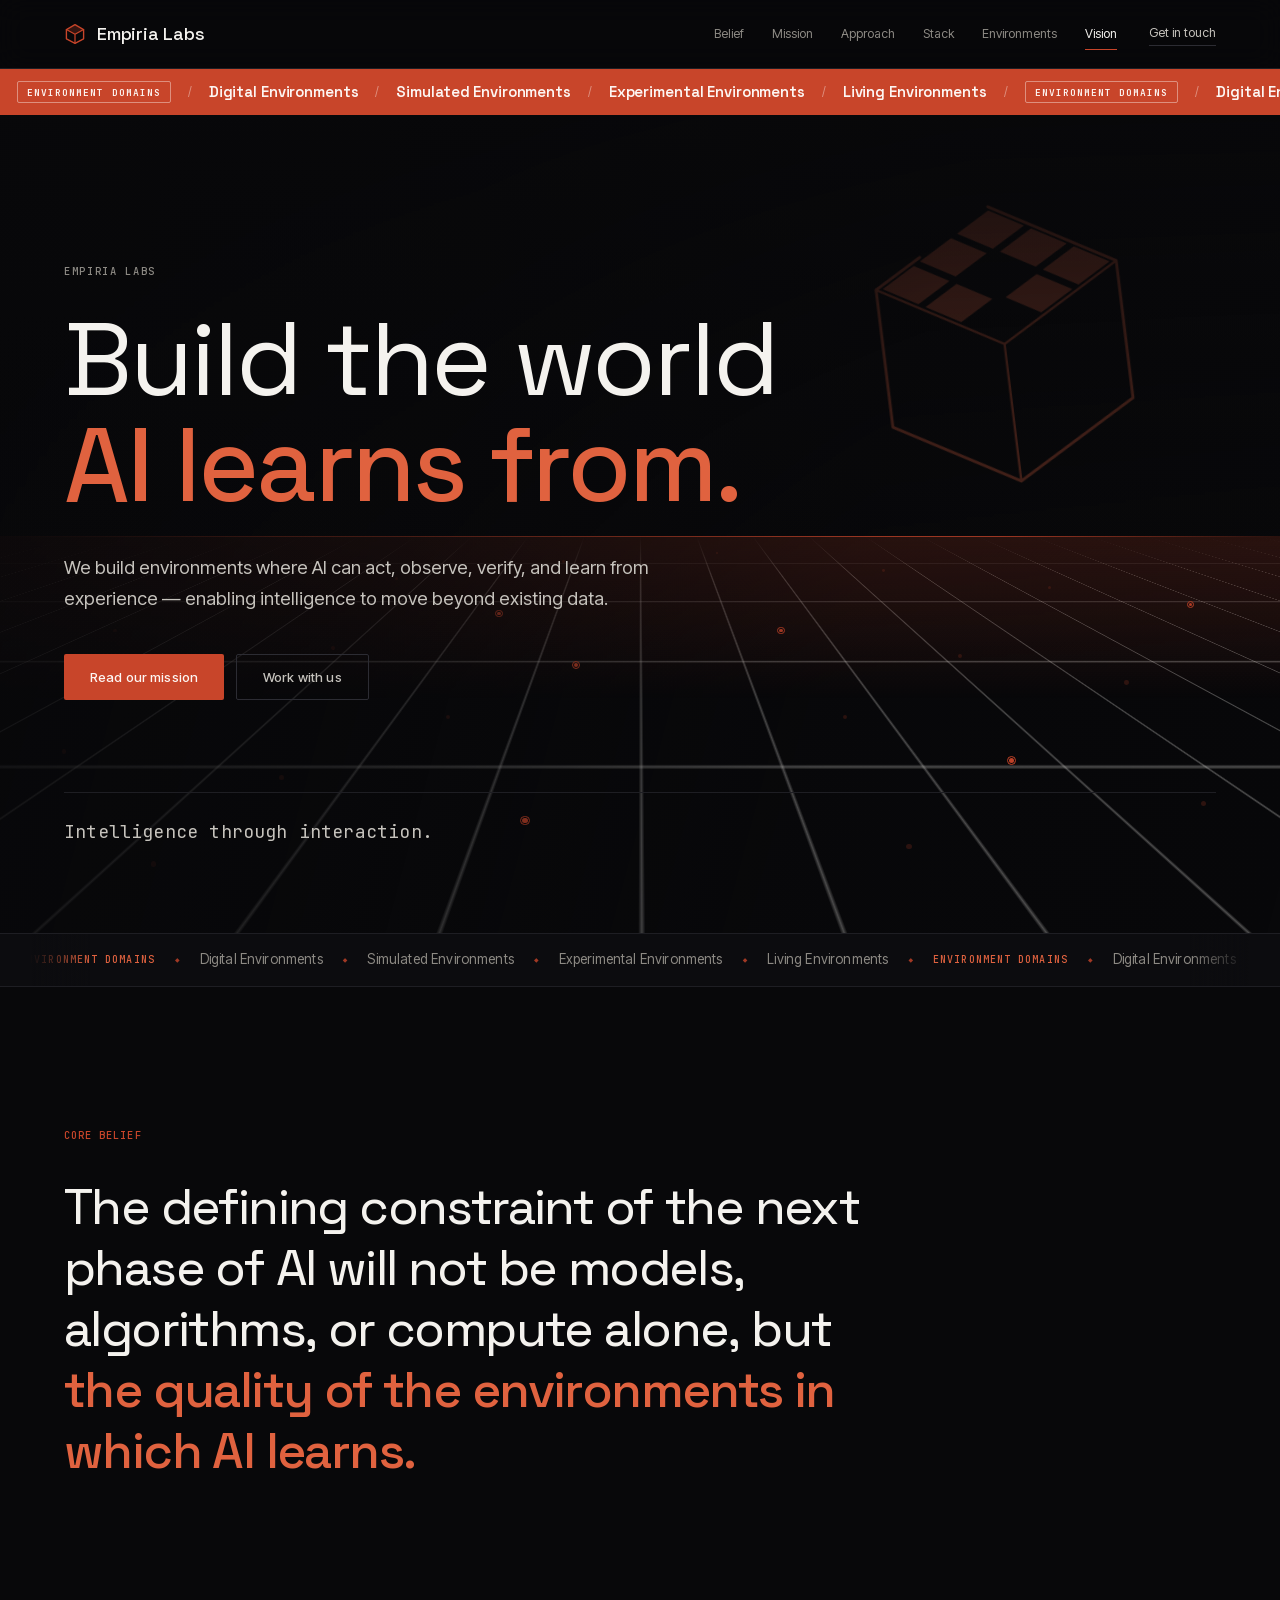
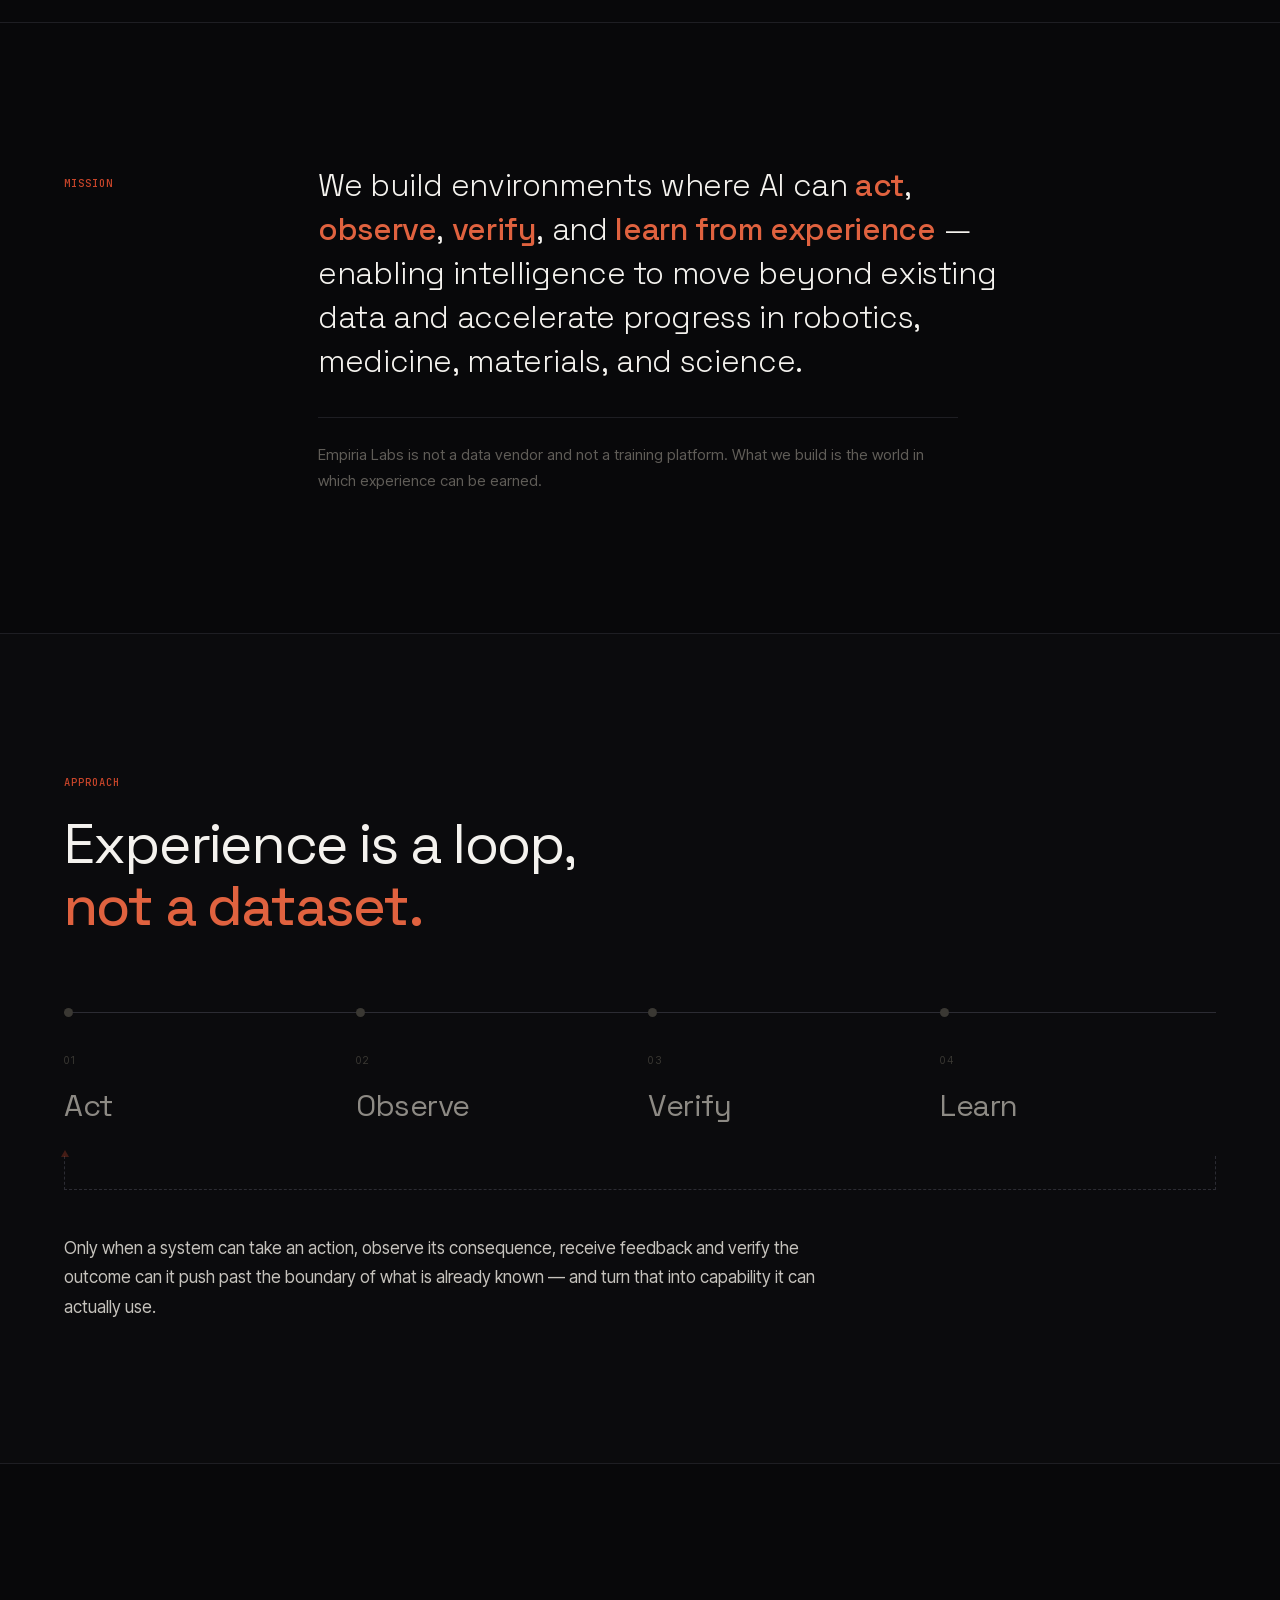
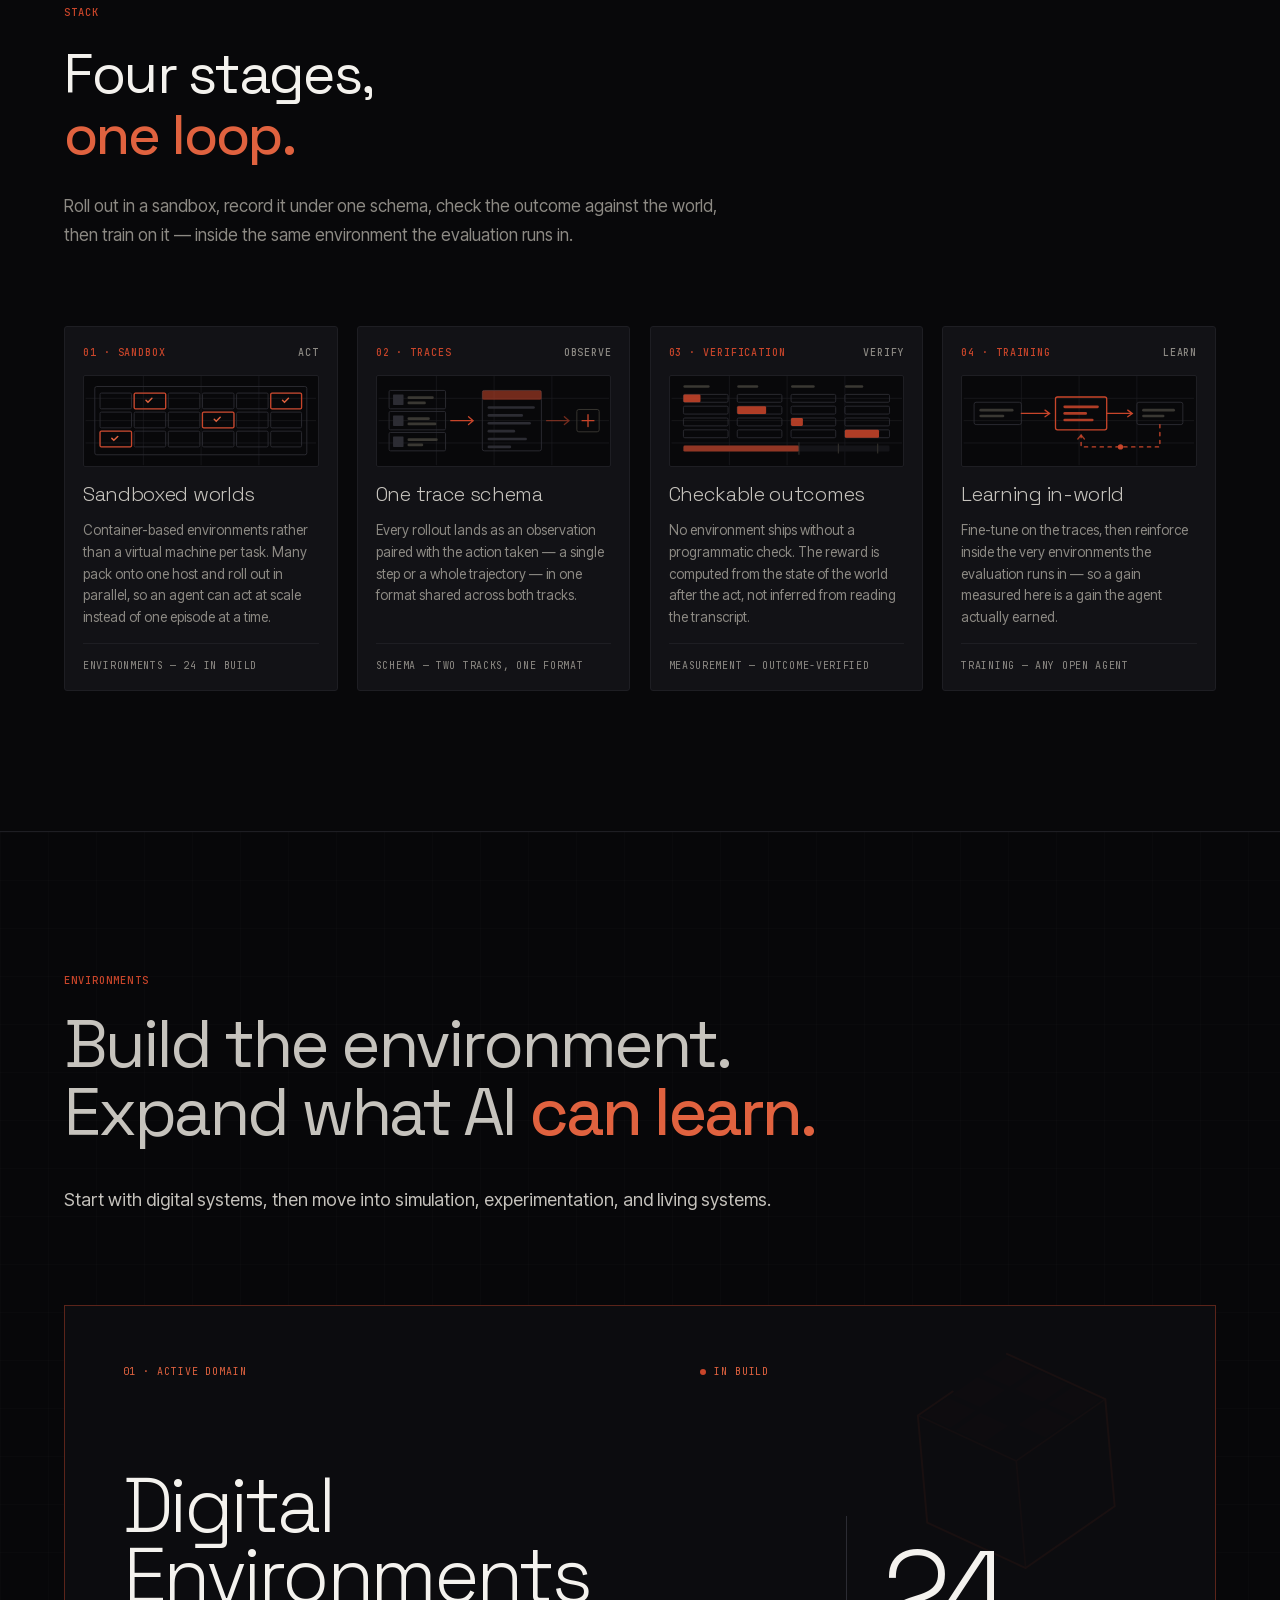
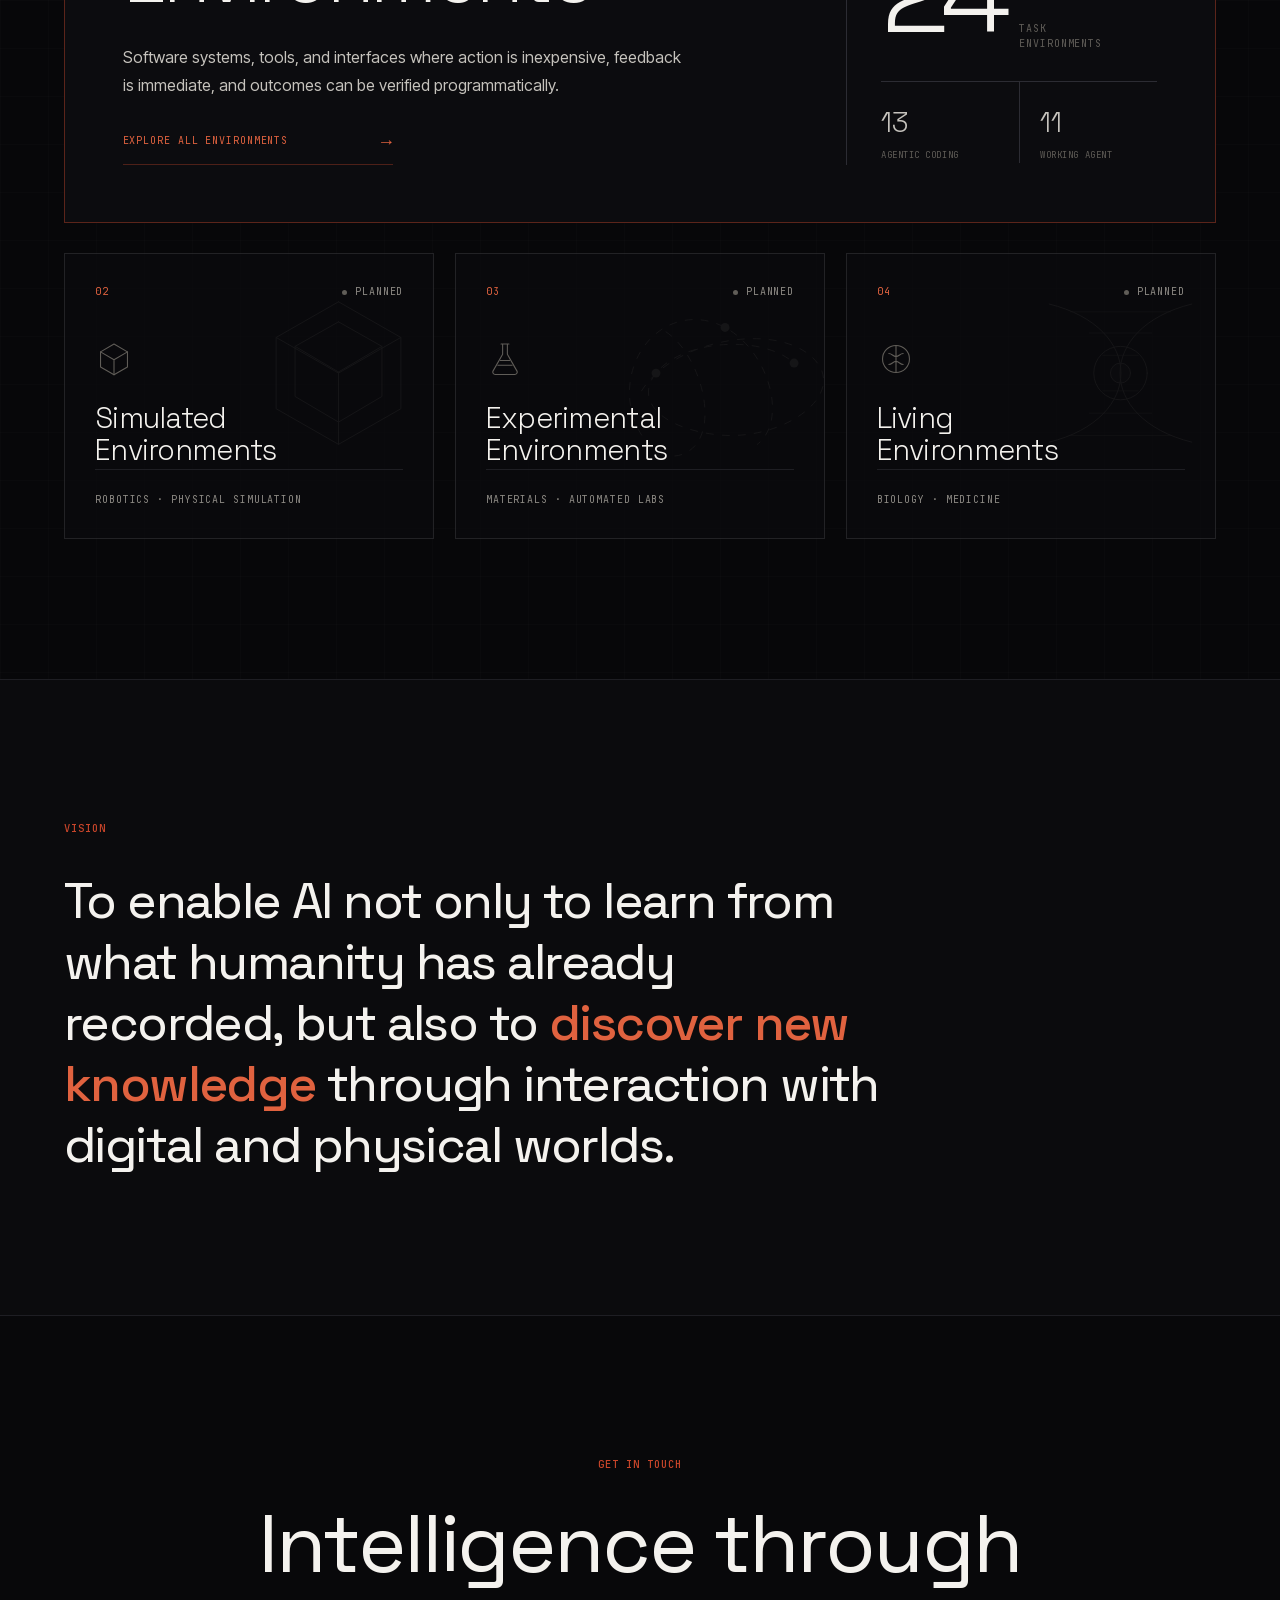
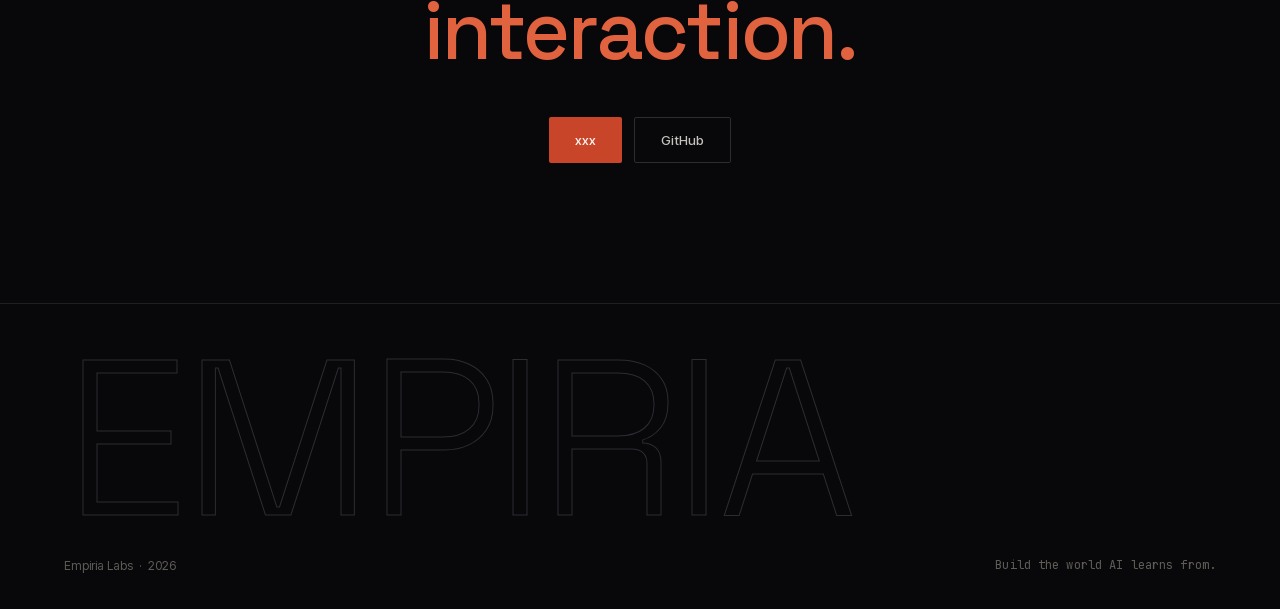
==== commit 4d1cda7c: "Add environment and trajectory analytics pages" ====
--- a/index.html
+++ b/index.html
@@ -15,15 +15,13 @@
      host is unreachable from mainland China and the page was silently
      falling back to the system stack. See fonts.css.
 
-     All four faces are above the fold, so all four are preloaded and the
+     All three faces are above the fold, so all three are preloaded and the
      hero paints once in the right type instead of reflowing when the swap
-     lands: Space Grotesk sets the h1, Inter Tight the lead, its italic the
-     emphasised clause, and JetBrains Mono the eyebrow, the announcement
-     strip and the hero footnote. -->
+     lands: Space Grotesk sets the h1, Inter Tight the lead, and JetBrains Mono
+     the eyebrow, the announcement strip and the hero footnote. -->
 <link rel="stylesheet" href="fonts.css">
 <link rel="preload" href="fonts/space-grotesk.woff2" as="font" type="font/woff2" crossorigin>
 <link rel="preload" href="fonts/inter-tight.woff2" as="font" type="font/woff2" crossorigin>
-<link rel="preload" href="fonts/inter-tight-italic.woff2" as="font" type="font/woff2" crossorigin>
 <link rel="preload" href="fonts/jetbrains-mono.woff2" as="font" type="font/woff2" crossorigin>
 <link rel="stylesheet" href="style.css" data-page-node-id="rp2kBFCGaVZBau4u1gBvtb">
 <!-- Set before first paint so the hero entrance never flashes. This is a
@@ -44,11 +42,10 @@
   <div class="container head-inner" data-page-node-id="zLouhTFe5YxUDVbsFaDKAg">
     <a class="brand" href="#top" data-page-node-id="WwnG4KX8JU3ciAP3rd2Dba">
       <span class="brand-mark" aria-hidden="true" data-page-node-id="ZacaVo9rQobAnCRdpzGkDq">
-        <svg viewBox="0 0 24 24" fill="none" xmlns="http://www.w3.org/2000/svg" data-page-node-id="Jlh7zKpwDEQVDjVXvKyhZp">
-          <circle cx="12" cy="12" r="10.5" stroke="currentColor" stroke-width="1.2" data-page-node-id="DIphHQ4BUNSXvPuuueGMGM"/>
-          <path d="M12 1.5v21M1.5 12h21" stroke="currentColor" stroke-width="1.2" opacity=".38" data-page-node-id="5GixrVhQHjCr602DDCDAoG"/>
-          <circle cx="12" cy="12" r="3.4" fill="currentColor" data-page-node-id="7H9x3TATXQF8XcIbW5DWTz"/>
-          <path d="M4.6 4.6 19.4 19.4" stroke="currentColor" stroke-width="1.2" opacity=".38" data-page-node-id="jPDve9cDJYp2pUqaZTiNHD"/>
+        <svg class="brand-cube-construct" viewBox="0 0 64 64" fill="none" xmlns="http://www.w3.org/2000/svg" data-page-node-id="Jlh7zKpwDEQVDjVXvKyhZp">
+          <path class="brand-cube-outline" d="m32 5 25 14v27L32 59 7 46V19L32 5Z"/>
+          <path class="brand-cube-grid" d="m7 19 25 14 25-14M32 33v26"/>
+          <path class="brand-cube-top" d="m32 5 25 14-25 14L7 19 32 5Z"/>
         </svg>
       </span>
       <span class="brand-name" data-page-node-id="60XooffyWhwXD83SIpzWSh">Empiria&nbsp;Labs</span>
@@ -85,37 +82,21 @@
 
        z-index 3: .hero-field is inset:0 across the whole hero and
        .hero-inner already claims 2. -->
-  <section class="hero-banner" aria-label="Kinds of task environment we build">
+  <section class="hero-banner" aria-label="Environment domains">
     <div class="hb-track">
     <div class="hb-row">
-      <span class="hb-lead">Environment types</span><span class="hb-sep" aria-hidden="true">/</span>
-      <span class="hb-item">Repository-scale editing</span><span class="hb-sep" aria-hidden="true">/</span>
-      <span class="hb-item">Test authoring</span><span class="hb-sep" aria-hidden="true">/</span>
-      <span class="hb-item">Refactoring under regression</span><span class="hb-sep" aria-hidden="true">/</span>
-      <span class="hb-item">Codebase question answering</span><span class="hb-sep" aria-hidden="true">/</span>
-      <span class="hb-item">Terminal operation</span><span class="hb-sep" aria-hidden="true">/</span>
-      <span class="hb-item">Repository synthesis from spec</span><span class="hb-sep" aria-hidden="true">/</span>
-      <span class="hb-item">Security exploitation and repair</span><span class="hb-sep" aria-hidden="true">/</span>
-      <span class="hb-item">Long-horizon engineering</span><span class="hb-sep" aria-hidden="true">/</span>
-      <span class="hb-item">Office document workflows</span><span class="hb-sep" aria-hidden="true">/</span>
-      <span class="hb-item">Tool orchestration</span><span class="hb-sep" aria-hidden="true">/</span>
-      <span class="hb-item">Desktop and web automation</span><span class="hb-sep" aria-hidden="true">/</span>
-      <span class="hb-item">Domain-specific tooling</span><span class="hb-sep" aria-hidden="true">/</span>
+      <span class="hb-lead">Environment domains</span><span class="hb-sep" aria-hidden="true">/</span>
+      <span class="hb-item">Digital Environments</span><span class="hb-sep" aria-hidden="true">/</span>
+      <span class="hb-item">Simulated Environments</span><span class="hb-sep" aria-hidden="true">/</span>
+      <span class="hb-item">Experimental Environments</span><span class="hb-sep" aria-hidden="true">/</span>
+      <span class="hb-item">Living Environments</span><span class="hb-sep" aria-hidden="true">/</span>
     </div>
     <div class="hb-row" aria-hidden="true">
-      <span class="hb-lead">Environment types</span><span class="hb-sep" aria-hidden="true">/</span>
-      <span class="hb-item">Repository-scale editing</span><span class="hb-sep" aria-hidden="true">/</span>
-      <span class="hb-item">Test authoring</span><span class="hb-sep" aria-hidden="true">/</span>
-      <span class="hb-item">Refactoring under regression</span><span class="hb-sep" aria-hidden="true">/</span>
-      <span class="hb-item">Codebase question answering</span><span class="hb-sep" aria-hidden="true">/</span>
-      <span class="hb-item">Terminal operation</span><span class="hb-sep" aria-hidden="true">/</span>
-      <span class="hb-item">Repository synthesis from spec</span><span class="hb-sep" aria-hidden="true">/</span>
-      <span class="hb-item">Security exploitation and repair</span><span class="hb-sep" aria-hidden="true">/</span>
-      <span class="hb-item">Long-horizon engineering</span><span class="hb-sep" aria-hidden="true">/</span>
-      <span class="hb-item">Office document workflows</span><span class="hb-sep" aria-hidden="true">/</span>
-      <span class="hb-item">Tool orchestration</span><span class="hb-sep" aria-hidden="true">/</span>
-      <span class="hb-item">Desktop and web automation</span><span class="hb-sep" aria-hidden="true">/</span>
-      <span class="hb-item">Domain-specific tooling</span><span class="hb-sep" aria-hidden="true">/</span>
+      <span class="hb-lead">Environment domains</span><span class="hb-sep" aria-hidden="true">/</span>
+      <span class="hb-item">Digital Environments</span><span class="hb-sep" aria-hidden="true">/</span>
+      <span class="hb-item">Simulated Environments</span><span class="hb-sep" aria-hidden="true">/</span>
+      <span class="hb-item">Experimental Environments</span><span class="hb-sep" aria-hidden="true">/</span>
+      <span class="hb-item">Living Environments</span><span class="hb-sep" aria-hidden="true">/</span>
     </div>
     </div>
   </section>
@@ -182,6 +163,19 @@
       <span class="ev" style="--x:71%;--y:90%;--s:1.14"></span>
     </div>
 
+    <!-- The environment taking shape: the same slowly assembled modular
+         cube used by the Digital Environments card, enlarged into a quiet
+         first-screen landmark. It stays behind the copy and ground plane
+         interaction, so it reads as part of the world rather than a logo
+         pasted over the hero. -->
+    <div class="hero-environment-cube" aria-hidden="true">
+      <svg viewBox="0 0 180 180" fill="none">
+        <path class="cube-shell" d="m90 17 63 36v72l-63 36-63-36V53l63-36Z"/>
+        <path class="cube-axis" d="m27 53 63 36 63-36M90 89v72"/>
+        <path class="cube-cell" d="m90 19 17.5 10L90 39 72.5 29 90 19ZM69 31l17.5 10L69 51 51.5 41 69 31Zm42 0 17.5 10L111 51 93.5 41 111 31ZM48 43l17.5 10L48 63 30.5 53 48 43Zm84 0 17.5 10L132 63 114.5 53 132 43ZM69 55l17.5 10L69 75 51.5 65 69 55Zm42 0 17.5 10L111 75 93.5 65 111 55Z"/>
+      </svg>
+    </div>
+
     <!-- the agent: trails the cursor with a little lag so it reads as a
          probe moving through the environment, not a glued-on overlay -->
     <div class="probe"></div>
@@ -195,8 +189,6 @@
       <span class="rise" style="--d:.34s">Build the world</span>
       <em class="rise" style="--d:.48s">AI learns from.</em>
     </h1>
-    <p class="hero-title-zh rise" style="--d:.62s" lang="zh-CN">为 AI 构建它赖以学习的世界。</p>
-
     <p class="hero-lead rise" style="--d:.74s">
       We build environments where AI can act, observe, verify, and learn from
       experience — enabling intelligence to move beyond existing data.
@@ -210,77 +202,25 @@
 
   <div class="container hero-foot rise" style="--d:1s">
     <p class="mark">Intelligence through interaction.</p>
-    <p class="mark-zh" lang="zh-CN">智能源于互动。</p>
-  </div>
-</section>
-
-<!-- ── Ticker: the environments, in one glance ─────────
-     Mechanism lifted from the reference site's rule-bounded tagline
-     strip: one max-content track holding two byte-identical rows,
-     translated to exactly -50 percent so the wrap point is invisible.
-
-     The reference fills this slot with a "trusted by" logo wall. This
-     lab has no partners to name, and inventing one would be fabricating
-     endorsements — so the strip carries the real inventory instead.
-     Every name here is an environment Empiria is actually building, and
-     the track labels make the band self-describing without a caption. -->
-<section class="ticker" aria-label="Task environments currently in build">
+  </div>
+</section>
+
+<!-- ── Ticker: the four environment domains ─────────────── -->
+<section class="ticker" aria-label="Environment domains">
   <div class="ticker-track">
       <div class="ticker-row">
-        <span class="ticker-lead">Agentic Coding</span><span class="ticker-sep" aria-hidden="true"></span>
-        <span class="ticker-item">SWE-bench Multilingual</span><span class="ticker-sep" aria-hidden="true"></span>
-        <span class="ticker-item">SWE-bench Pro</span><span class="ticker-sep" aria-hidden="true"></span>
-        <span class="ticker-item">DeepSWE</span><span class="ticker-sep" aria-hidden="true"></span>
-        <span class="ticker-item">SWE Atlas Codebase Q&amp;A</span><span class="ticker-sep" aria-hidden="true"></span>
-        <span class="ticker-item">SWE Atlas Test Writing</span><span class="ticker-sep" aria-hidden="true"></span>
-        <span class="ticker-item">SWE Atlas Refactoring</span><span class="ticker-sep" aria-hidden="true"></span>
-        <span class="ticker-item">SWE-Marathon</span><span class="ticker-sep" aria-hidden="true"></span>
-        <span class="ticker-item">Terminal-Bench 2.1</span><span class="ticker-sep" aria-hidden="true"></span>
-        <span class="ticker-item">NL2Repo-Bench</span><span class="ticker-sep" aria-hidden="true"></span>
-        <span class="ticker-item">CyberGym</span><span class="ticker-sep" aria-hidden="true"></span>
-        <span class="ticker-item">ProgramBench</span><span class="ticker-sep" aria-hidden="true"></span>
-        <span class="ticker-item">PostTrainBench V1.1</span><span class="ticker-sep" aria-hidden="true"></span>
-        <span class="ticker-item">Harbor-Index</span><span class="ticker-sep" aria-hidden="true"></span>
-        <span class="ticker-lead">Working Agent</span><span class="ticker-sep" aria-hidden="true"></span>
-        <span class="ticker-item">OfficeQA Pro</span><span class="ticker-sep" aria-hidden="true"></span>
-        <span class="ticker-item">MCP-Atlas</span><span class="ticker-sep" aria-hidden="true"></span>
-        <span class="ticker-item">Toolathlon-Verified</span><span class="ticker-sep" aria-hidden="true"></span>
-        <span class="ticker-item">APEX-Agents</span><span class="ticker-sep" aria-hidden="true"></span>
-        <span class="ticker-item">SkillsBench</span><span class="ticker-sep" aria-hidden="true"></span>
-        <span class="ticker-item">JobBench</span><span class="ticker-sep" aria-hidden="true"></span>
-        <span class="ticker-item">WorkspaceBench</span><span class="ticker-sep" aria-hidden="true"></span>
-        <span class="ticker-item">Agents' Last Exam</span><span class="ticker-sep" aria-hidden="true"></span>
-        <span class="ticker-item">GDPval-AA V2</span><span class="ticker-sep" aria-hidden="true"></span>
-        <span class="ticker-item">AutomationBench</span><span class="ticker-sep" aria-hidden="true"></span>
-        <span class="ticker-item">BankerToolBench</span><span class="ticker-sep" aria-hidden="true"></span>
+        <span class="ticker-lead">Environment domains</span><span class="ticker-sep" aria-hidden="true"></span>
+        <span class="ticker-item">Digital Environments</span><span class="ticker-sep" aria-hidden="true"></span>
+        <span class="ticker-item">Simulated Environments</span><span class="ticker-sep" aria-hidden="true"></span>
+        <span class="ticker-item">Experimental Environments</span><span class="ticker-sep" aria-hidden="true"></span>
+        <span class="ticker-item">Living Environments</span><span class="ticker-sep" aria-hidden="true"></span>
       </div>
       <div class="ticker-row" aria-hidden="true">
-        <span class="ticker-lead">Agentic Coding</span><span class="ticker-sep" aria-hidden="true"></span>
-        <span class="ticker-item">SWE-bench Multilingual</span><span class="ticker-sep" aria-hidden="true"></span>
-        <span class="ticker-item">SWE-bench Pro</span><span class="ticker-sep" aria-hidden="true"></span>
-        <span class="ticker-item">DeepSWE</span><span class="ticker-sep" aria-hidden="true"></span>
-        <span class="ticker-item">SWE Atlas Codebase Q&amp;A</span><span class="ticker-sep" aria-hidden="true"></span>
-        <span class="ticker-item">SWE Atlas Test Writing</span><span class="ticker-sep" aria-hidden="true"></span>
-        <span class="ticker-item">SWE Atlas Refactoring</span><span class="ticker-sep" aria-hidden="true"></span>
-        <span class="ticker-item">SWE-Marathon</span><span class="ticker-sep" aria-hidden="true"></span>
-        <span class="ticker-item">Terminal-Bench 2.1</span><span class="ticker-sep" aria-hidden="true"></span>
-        <span class="ticker-item">NL2Repo-Bench</span><span class="ticker-sep" aria-hidden="true"></span>
-        <span class="ticker-item">CyberGym</span><span class="ticker-sep" aria-hidden="true"></span>
-        <span class="ticker-item">ProgramBench</span><span class="ticker-sep" aria-hidden="true"></span>
-        <span class="ticker-item">PostTrainBench V1.1</span><span class="ticker-sep" aria-hidden="true"></span>
-        <span class="ticker-item">Harbor-Index</span><span class="ticker-sep" aria-hidden="true"></span>
-        <span class="ticker-lead">Working Agent</span><span class="ticker-sep" aria-hidden="true"></span>
-        <span class="ticker-item">OfficeQA Pro</span><span class="ticker-sep" aria-hidden="true"></span>
-        <span class="ticker-item">MCP-Atlas</span><span class="ticker-sep" aria-hidden="true"></span>
-        <span class="ticker-item">Toolathlon-Verified</span><span class="ticker-sep" aria-hidden="true"></span>
-        <span class="ticker-item">APEX-Agents</span><span class="ticker-sep" aria-hidden="true"></span>
-        <span class="ticker-item">SkillsBench</span><span class="ticker-sep" aria-hidden="true"></span>
-        <span class="ticker-item">JobBench</span><span class="ticker-sep" aria-hidden="true"></span>
-        <span class="ticker-item">WorkspaceBench</span><span class="ticker-sep" aria-hidden="true"></span>
-        <span class="ticker-item">Agents' Last Exam</span><span class="ticker-sep" aria-hidden="true"></span>
-        <span class="ticker-item">GDPval-AA V2</span><span class="ticker-sep" aria-hidden="true"></span>
-        <span class="ticker-item">AutomationBench</span><span class="ticker-sep" aria-hidden="true"></span>
-        <span class="ticker-item">BankerToolBench</span><span class="ticker-sep" aria-hidden="true"></span>
+        <span class="ticker-lead">Environment domains</span><span class="ticker-sep" aria-hidden="true"></span>
+        <span class="ticker-item">Digital Environments</span><span class="ticker-sep" aria-hidden="true"></span>
+        <span class="ticker-item">Simulated Environments</span><span class="ticker-sep" aria-hidden="true"></span>
+        <span class="ticker-item">Experimental Environments</span><span class="ticker-sep" aria-hidden="true"></span>
+        <span class="ticker-item">Living Environments</span><span class="ticker-sep" aria-hidden="true"></span>
       </div>
   </div>
 </section>
@@ -288,15 +228,12 @@
 <!-- ── Core belief ──────────────────────────────────────── -->
 <section class="section bordered belief" id="belief" data-page-node-id="GIv3CAmdCtzUUvTCCTMDM7">
   <div class="container" data-page-node-id="DDuCdT4Uv8uDR9OscpXARH">
-    <p class="label reveal" data-page-node-id="88LSUyhi9knFIiZyG3FsZg">Core belief <span lang="zh-CN" data-page-node-id="D1CFcQTB5apj9hALBRVMuM">核心判断</span></p>
+    <p class="label reveal" data-page-node-id="88LSUyhi9knFIiZyG3FsZg">Core belief</p>
     <blockquote class="statement reveal" data-page-node-id="6a9SSF4YLk5gmCQJOVyxJA">
       The defining constraint of the next phase of AI will not be models,
       algorithms, or compute alone, but <em data-page-node-id="DD56MjyWNDoEirphwPhQYe">the quality of the environments
       in which AI learns.</em>
     </blockquote>
-    <p class="statement-zh reveal" lang="zh-CN" data-page-node-id="gwhyBR3yeEJut0i0mAbE53">
-      下一阶段 AI 的主要瓶颈，将不只是模型、算法或算力，而是高质量的学习环境。
-    </p>
   </div>
 </section>
 
@@ -304,7 +241,7 @@
 <section class="section bordered" id="mission" data-page-node-id="BkiEGUULMjEqsokz20nNTk">
   <div class="container split" data-page-node-id="lxvTiKKx7MpyD7UXgLDKAR">
     <div class="split-side reveal" data-page-node-id="bgRblPGrmCEmji6AISURDW">
-      <p class="label" data-page-node-id="qvXTXpBsrYEeg4v58M5U0f">Mission <span lang="zh-CN" data-page-node-id="nEAzdtgBFyE7Nk3YhaTALB">使命</span></p>
+      <p class="label" data-page-node-id="qvXTXpBsrYEeg4v58M5U0f">Mission</p>
     </div>
     <div class="split-main" data-page-node-id="BbND4cAZzeGoAH66vqq4a3">
       <p class="prose reveal" data-page-node-id="3CrP6XVUxXd0RRQef6oI2O">
@@ -313,9 +250,6 @@
         intelligence to move beyond existing data and accelerate progress in
         robotics, medicine, materials, and science.
       </p>
-      <p class="prose-zh reveal" lang="zh-CN" data-page-node-id="ULnioUkjlmXJPl4KRZQ92s">
-        构建让 AI 能够行动、观察、验证并从经验中学习的环境，推动智能突破已有数据的边界，加速机器人、医学、材料与科学的进步。
-      </p>
       <p class="prose-note reveal" data-page-node-id="sBjIrmgNU7gHrgUlEGmfrl">
         Empiria Labs is not a data vendor and not a training platform. What we
         build is the world in which experience can be earned.
@@ -328,7 +262,7 @@
 <section class="section bordered alt" id="approach" data-page-node-id="21mnGTIGQz7xd63hLzncsy">
   <div class="container" data-page-node-id="jbV9JkMRmwbJjtgT4kfVmQ">
     <div class="section-head reveal" data-page-node-id="sV20lyqqp881lJdWb5CkZr">
-      <p class="label" data-page-node-id="dmKIP7whGKBE977Nm05quF">Approach <span lang="zh-CN" data-page-node-id="5AAeEYDDlDEFfXSPjATWsc">方法</span></p>
+      <p class="label" data-page-node-id="dmKIP7whGKBE977Nm05quF">Approach</p>
       <h2 class="section-title" data-page-node-id="sWUCsSGwuY7oXE7kRogmkV">Experience is a loop,<br data-page-node-id="ZwGj6qVXMGmFLRobqs5vId"><em data-page-node-id="vdqCLBSX4IjBufhtzdAyU4">not a dataset.</em></h2>
     </div>
 
@@ -341,10 +275,10 @@
     <div class="loop reveal">
       <div class="loop-rail" aria-hidden="true"></div>
       <ol class="loop-steps">
-        <li style="--i:0"><span class="node" aria-hidden="true"></span><span class="loop-idx">01</span><h3>Act</h3><p lang="zh-CN">行动</p></li>
-        <li style="--i:1"><span class="node" aria-hidden="true"></span><span class="loop-idx">02</span><h3>Observe</h3><p lang="zh-CN">观察</p></li>
-        <li style="--i:2"><span class="node" aria-hidden="true"></span><span class="loop-idx">03</span><h3>Verify</h3><p lang="zh-CN">验证</p></li>
-        <li style="--i:3"><span class="node" aria-hidden="true"></span><span class="loop-idx">04</span><h3>Learn</h3><p lang="zh-CN">学习</p></li>
+        <li style="--i:0"><span class="node" aria-hidden="true"></span><span class="loop-idx">01</span><h3>Act</h3></li>
+        <li style="--i:1"><span class="node" aria-hidden="true"></span><span class="loop-idx">02</span><h3>Observe</h3></li>
+        <li style="--i:2"><span class="node" aria-hidden="true"></span><span class="loop-idx">03</span><h3>Verify</h3></li>
+        <li style="--i:3"><span class="node" aria-hidden="true"></span><span class="loop-idx">04</span><h3>Learn</h3></li>
       </ol>
       <div class="loop-return" aria-hidden="true"><i></i></div>
     </div>
@@ -374,7 +308,7 @@
 <section class="section bordered" id="stack">
   <div class="container">
     <div class="section-head reveal">
-      <p class="label">Stack <span lang="zh-CN">技术栈</span></p>
+      <p class="label">Stack</p>
       <h2 class="section-title">Four stages,<br><em>one loop.</em></h2>
       <p class="section-lead">
         Roll out in a sandbox, record it under one schema, check the outcome
@@ -555,58 +489,94 @@
 <section class="section bordered" id="environments">
   <div class="container">
     <div class="section-head reveal">
-      <p class="label">Environments <span lang="zh-CN">环境</span></p>
-      <h2 class="section-title">The first environments<br><em>we are building.</em></h2>
+      <p class="label">Environments</p>
+      <h2 class="section-title"><span>Build the environment.</span><span>Expand what AI <em>can learn.</em></span></h2>
       <p class="section-lead">
-        Two tracks, twenty-four task environments. Each one is a place where an
-        agent can act and where the outcome can be checked.
+        Start with digital systems, then move into simulation, experimentation, and living systems.
       </p>
     </div>
 
-    <div class="tracks">
-      <section class="track reveal">
-        <header class="track-head">
-          <p class="track-idx">Track 01</p>
-          <h3>Agentic Coding<em lang="zh-CN">智能编程</em></h3>
-          <p class="track-meta"><span class="count">13</span> environments <span class="chip">In build</span></p>
-        </header>
-        <ol class="env-list">
-          <li><span class="env-n">01</span><span class="env-name">SWE-bench Multilingual</span></li>
-          <li><span class="env-n">02</span><span class="env-name">SWE-bench Pro</span></li>
-          <li><span class="env-n">03</span><span class="env-name">DeepSWE</span></li>
-          <li><span class="env-n">04</span><span class="env-name">SWE Atlas <span class="env-q">Codebase Q&amp;A</span></span></li>
-          <li><span class="env-n">05</span><span class="env-name">SWE Atlas <span class="env-q">Test Writing</span></span></li>
-          <li><span class="env-n">06</span><span class="env-name">SWE Atlas <span class="env-q">Refactoring</span></span></li>
-          <li><span class="env-n">07</span><span class="env-name">SWE-Marathon</span></li>
-          <li><span class="env-n">08</span><span class="env-name">Terminal-Bench <span class="env-q">2.1</span></span></li>
-          <li><span class="env-n">09</span><span class="env-name">NL2Repo-Bench</span></li>
-          <li><span class="env-n">10</span><span class="env-name">CyberGym</span></li>
-          <li><span class="env-n">11</span><span class="env-name">ProgramBench</span></li>
-          <li><span class="env-n">12</span><span class="env-name">PostTrainBench <span class="env-q">V1.1</span></span></li>
-          <li><span class="env-n">13</span><span class="env-name">Harbor-Index</span></li>
-        </ol>
-      </section>
-
-      <section class="track reveal">
-        <header class="track-head">
-          <p class="track-idx">Track 02</p>
-          <h3>Working Agent<em lang="zh-CN">工作智能体</em></h3>
-          <p class="track-meta"><span class="count">11</span> environments <span class="chip">In build</span></p>
-        </header>
-        <ol class="env-list">
-          <li><span class="env-n">01</span><span class="env-name">OfficeQA Pro</span></li>
-          <li><span class="env-n">02</span><span class="env-name">MCP-Atlas <span class="env-q">public</span></span></li>
-          <li><span class="env-n">03</span><span class="env-name">Toolathlon-Verified</span></li>
-          <li><span class="env-n">04</span><span class="env-name">APEX-Agents <span class="env-q">pass@1</span></span></li>
-          <li><span class="env-n">05</span><span class="env-name">SkillsBench <span class="env-q">79, text-only</span></span></li>
-          <li><span class="env-n">06</span><span class="env-name">JobBench</span></li>
-          <li><span class="env-n">07</span><span class="env-name">WorkspaceBench</span></li>
-          <li><span class="env-n">08</span><span class="env-name">Agents&rsquo; Last Exam <span class="env-q">ALE-CLI</span></span></li>
-          <li><span class="env-n">09</span><span class="env-name">GDPval-AA V2 <span class="env-q">Elo, official</span></span></li>
-          <li><span class="env-n">10</span><span class="env-name">AutomationBench <span class="env-q">v1.0.6</span></span></li>
-          <li><span class="env-n">11</span><span class="env-name">BankerToolBench</span></li>
-        </ol>
-      </section>
+    <div class="environment-map">
+      <a class="env-feature reveal" href="digital-environments.html" aria-label="View Digital Environments, 24 task environments">
+        <span class="env-feature-copy">
+          <span class="env-feature-topline">
+            <span class="env-order">01 · Active domain</span>
+            <span class="env-live">In build</span>
+          </span>
+          <span class="env-feature-title">
+            <strong>Digital<br>Environments</strong>
+          </span>
+          <span class="env-feature-description">
+            Software systems, tools, and interfaces where action is inexpensive,
+            feedback is immediate, and outcomes can be verified programmatically.
+          </span>
+          <span class="env-feature-action">Explore all environments <i aria-hidden="true">→</i></span>
+        </span>
+
+        <span class="env-feature-data">
+          <span class="env-total"><strong>24</strong><small>Task Environments</small></span>
+          <span class="env-tracks">
+            <span><b>13</b><i>Agentic Coding</i></span>
+            <span><b>11</b><i>Working Agent</i></span>
+          </span>
+        </span>
+
+        <span class="env-cube" aria-hidden="true">
+          <svg viewBox="0 0 180 180" fill="none">
+            <path class="cube-shell" d="m90 17 63 36v72l-63 36-63-36V53l63-36Z"/>
+            <path class="cube-axis" d="m27 53 63 36 63-36M90 89v72"/>
+            <path class="cube-cell" d="m90 19 17.5 10L90 39 72.5 29 90 19ZM69 31l17.5 10L69 51 51.5 41 69 31Zm42 0 17.5 10L111 51 93.5 41 111 31ZM48 43l17.5 10L48 63 30.5 53 48 43Zm84 0 17.5 10L132 63 114.5 53 132 43ZM69 55l17.5 10L69 75 51.5 65 69 55Zm42 0 17.5 10L111 75 93.5 65 111 55Z"/>
+          </svg>
+        </span>
+      </a>
+
+      <div class="env-roadmap" aria-label="Future environment domains">
+        <article class="env-roadmap-card reveal">
+          <span class="env-roadmap-head"><span class="env-order">02</span><span class="env-planned">Planned</span></span>
+          <span class="env-roadmap-icon" aria-hidden="true"><svg viewBox="0 0 48 48" fill="none"><path d="m24 5 17 10v19L24 44 7 34V15L24 5Z"/><path d="m7 15 17 10 17-10M24 25v19"/></svg></span>
+          <span class="env-roadmap-title"><strong>Simulated Environments</strong></span>
+          <span class="env-roadmap-scope">Robotics · Physical simulation</span>
+          <span class="env-roadmap-motion motion-simulated" aria-hidden="true">
+            <svg viewBox="0 0 220 160" fill="none">
+              <path class="sim-cube sim-cube-a" d="m110 16 56 32v64l-56 32-56-32V48l56-32Z"/>
+              <path class="sim-axis sim-axis-a" d="m54 48 56 32 56-32M110 80v64"/>
+              <path class="sim-cube sim-cube-b" d="m110 34 39 22v45l-39 23-39-23V56l39-22Z"/>
+              <path class="sim-axis sim-axis-b" d="m71 56 39 23 39-23M110 79v45"/>
+            </svg>
+          </span>
+        </article>
+
+        <article class="env-roadmap-card reveal">
+          <span class="env-roadmap-head"><span class="env-order">03</span><span class="env-planned">Planned</span></span>
+          <span class="env-roadmap-icon" aria-hidden="true"><svg viewBox="0 0 48 48" fill="none"><path d="M19 5h10M21 5v13L9 39a3 3 0 0 0 2.6 4.5h24.8A3 3 0 0 0 39 39L27 18V5"/><path d="M15 32h18M18 26h12"/></svg></span>
+          <span class="env-roadmap-title"><strong>Experimental Environments</strong></span>
+          <span class="env-roadmap-scope">Materials · Automated labs</span>
+          <span class="env-roadmap-motion motion-experimental" aria-hidden="true">
+            <svg viewBox="0 0 220 160" fill="none">
+              <path class="exp-orbit exp-orbit-a" d="M31 96c30-48 128-64 158-25 24 32-35 72-93 64-46-6-72-30-52-55 24-30 95-35 124-9"/>
+              <path class="exp-orbit exp-orbit-b" d="M53 43c32 21 51 93 17 109-29 14-61-34-46-78 12-35 48-53 82-35 39 21 57 83 29 105"/>
+              <circle class="exp-node node-a" cx="44" cy="80" r="4"/>
+              <circle class="exp-node node-b" cx="168" cy="71" r="4"/>
+              <circle class="exp-node node-c" cx="106" cy="39" r="4"/>
+            </svg>
+          </span>
+        </article>
+
+        <article class="env-roadmap-card reveal">
+          <span class="env-roadmap-head"><span class="env-order">04</span><span class="env-planned">Planned</span></span>
+          <span class="env-roadmap-icon" aria-hidden="true"><svg viewBox="0 0 48 48" fill="none"><circle cx="24" cy="24" r="17"/><path d="M15 17c4 0 5 4 9 4s5-4 9-4M15 31c4 0 5-4 9-4s5 4 9 4M24 7v34"/></svg></span>
+          <span class="env-roadmap-title"><strong>Living Environments</strong></span>
+          <span class="env-roadmap-scope">Biology · Medicine</span>
+          <span class="env-roadmap-motion motion-living" aria-hidden="true">
+            <svg viewBox="0 0 220 160" fill="none">
+              <path class="life-strand strand-a" d="M46 18c86 21 86 103 0 124M174 18c-86 21-86 103 0 124"/>
+              <path class="life-rungs" d="M65 25h90M82 44h56M94 64h32M94 96h32M82 116h56M65 136h90"/>
+              <circle class="life-cell cell-a" cx="110" cy="80" r="24"/>
+              <circle class="life-cell cell-b" cx="110" cy="80" r="9"/>
+            </svg>
+          </span>
+        </article>
+      </div>
     </div>
   </div>
 </section>
@@ -614,28 +584,24 @@
 <!-- ── Vision ───────────────────────────────────────────── -->
 <section class="section bordered alt belief" id="vision" data-page-node-id="IheN8RKBbQGiEqGB0t1ehl">
   <div class="container" data-page-node-id="UqvleJI0EguKwDfUfICFHg">
-    <p class="label reveal" data-page-node-id="kPqpyj7wMmTdeEywBCyqqB">Vision <span lang="zh-CN" data-page-node-id="MT1PMkchRG1o6qBuLug2U8">愿景</span></p>
+    <p class="label reveal" data-page-node-id="kPqpyj7wMmTdeEywBCyqqB">Vision</p>
     <blockquote class="statement reveal" data-page-node-id="tfy9ZoQoHhmMwOdC3ysGBd">
       To enable AI not only to learn from what humanity has already recorded,
       but also to <em data-page-node-id="x18g00u5YeCXpT2SXFHdcD">discover new knowledge</em> through interaction with
       digital and physical worlds.
     </blockquote>
-    <p class="statement-zh reveal" lang="zh-CN" data-page-node-id="zkpWXm211aaMShLHO7nFWp">
-      让 AI 不仅学习人类已经记录的知识，也能够通过与数字世界和物理世界互动，发现新的知识。
-    </p>
   </div>
 </section>
 
 <!-- ── Closing ──────────────────────────────────────────── -->
 <section class="section bordered closing" id="contact" data-page-node-id="esqEgPgo11TvlFeA6B0bZw">
   <div class="container" data-page-node-id="cUyH0w66AAU7UAXGGmVkCF">
-    <p class="label reveal" data-page-node-id="CQmw8Ri4H0cInohftVOYUf">Get in touch <span lang="zh-CN" data-page-node-id="ZqGIBouAaOJLvZxJeshpi6">联系</span></p>
+    <p class="label reveal" data-page-node-id="CQmw8Ri4H0cInohftVOYUf">Get in touch</p>
     <h2 class="closing-title reveal" data-page-node-id="0Og9OiuHKgUU57hDhfEXnp">
       Intelligence through<br data-page-node-id="4hcMl7fbICi2ldbKKYDwG9"><em data-page-node-id="Shggn2t6LgpFAXG1XImjKS">interaction.</em>
     </h2>
-    <p class="closing-zh reveal" lang="zh-CN" data-page-node-id="BC5DdggoR3GCaY6MGuFZDg">智能源于互动。</p>
     <div class="closing-cta reveal" data-page-node-id="898IceuZegQZevLTPDgOnd">
-      <a class="btn btn-solid" href="mailto:jbniu25@stu.pku.edu.cn">jbniu25@stu.pku.edu.cn</a>
+      <a class="btn btn-solid" href="mailto:xxx">xxx</a>
       <a class="btn btn-quiet" href="https://github.com/EmpiriaAI" target="_blank" rel="noopener">GitHub</a>
     </div>
   </div>
--- a/fonts.css
+++ b/fonts.css
@@ -2,7 +2,7 @@
    Self-hosted webfonts — the three families ropedia.com runs on.
 
    Space Grotesk  display   wght 300..700
-   Inter Tight    body      wght 300..800 + a real italic 300..600
+   Inter Tight    body      wght 300..800
    JetBrains Mono labels    wght 400..700
 
    Self-hosted, not linked: fonts.googleapis.com does not resolve from
@@ -14,20 +14,9 @@
    subset unicode-ranges: 181 unique characters, none outside latin, and
    the 110 CJK ones are set in the system stack by design.
 
-   Inter Tight carries the italic because Space Grotesk has none — Google
-   returns three faces and zero italics even when ital is requested
-   explicitly. Letting the browser synthesise one would shear the
-   geometry of a face built on true circles.
+   No italic is shipped: the site sets none, so the face would have been
+   47 KB preloaded and never drawn.
    ============================================================ */
-
-@font-face {
-  font-family: 'Inter Tight';
-  font-style: italic;
-  font-weight: 300 600;
-  font-display: swap;
-  src: url(fonts/inter-tight-italic.woff2) format('woff2');
-  unicode-range: U+0000-00FF, U+0131, U+0152-0153, U+02BB-02BC, U+02C6, U+02DA, U+02DC, U+0304, U+0308, U+0329, U+2000-206F, U+20AC, U+2122, U+2191, U+2193, U+2212, U+2215, U+FEFF, U+FFFD;
-}
 
 @font-face {
   font-family: 'Inter Tight';
--- a/style.css
+++ b/style.css
@@ -24,6 +24,12 @@
   --accent:      #C8452A;
   --accent-soft: #E0623F;
   --on-accent:   #FDF6F3;
+
+  /* semantic result signals */
+  --success:      #43B581;
+  --success-soft: #69CEA0;
+  --error:        #D95656;
+  --error-soft:   #F07878;
 
   /* The three-family system: a geometric display sans, a tight body sans,
      and a mono that carries every label. Each family falls back to the
@@ -146,9 +152,37 @@
   display: flex; align-items: center; gap: 32px;
   height: 68px;
 }
-.brand { display: inline-flex; align-items: center; gap: 10px; }
-.brand-mark { width: 19px; height: 19px; color: var(--accent); display: block; }
+.brand { display: inline-flex; align-items: center; gap: 11px; }
+.brand-mark { width: 22px; height: 22px; color: var(--accent); display: block; }
 .brand-mark svg { width: 100%; height: 100%; display: block; }
+.brand-cube-outline,
+.brand-cube-grid {
+  fill: none;
+  stroke: currentColor;
+  stroke-linecap: round;
+  stroke-linejoin: round;
+}
+.brand-cube-outline { stroke-width: 4; }
+.brand-cube-grid { stroke-width: 3.5; }
+.brand-cube-top { fill: currentColor; opacity: .24; stroke: none; }
+.brand-cube-construct .brand-cube-outline,
+.brand-cube-construct .brand-cube-grid {
+  stroke-dasharray: 240;
+  animation: brandCubeDraw 4.4s ease-in-out infinite;
+}
+.brand-cube-construct .brand-cube-grid { animation-delay: .18s; }
+.brand-cube-construct .brand-cube-top {
+  animation: brandCubeFill 4.4s ease-in-out infinite;
+}
+@keyframes brandCubeDraw {
+  0%      { stroke-dashoffset: 240; opacity: .2; }
+  34%,72% { stroke-dashoffset: 0; opacity: 1; }
+  100%    { stroke-dashoffset: -240; opacity: .2; }
+}
+@keyframes brandCubeFill {
+  0%,24%,100% { opacity: 0; }
+  48%,72%     { opacity: .24; }
+}
 .brand-name {
   font-family: var(--f-display);
   font-size: 18px; font-weight: 500; letter-spacing: -.012em;
@@ -391,6 +425,60 @@
   0%       { opacity: 0;  transform: scale(.4); }
   6%       { opacity: .85; }
   44%, 100% { opacity: 0;  transform: scale(7); }
+}
+
+/* The environment map's modular cube, promoted into the hero as a distant
+   object being constructed. Larger and quieter here: it should reward a
+   second look without competing with the claim on the left. */
+.hero-environment-cube {
+  position: absolute;
+  z-index: 1;
+  right: clamp(38px, 8vw, 150px);
+  top: auto;
+  bottom: 48%;
+  width: clamp(230px, 27vw, 390px);
+  height: clamp(230px, 27vw, 390px);
+  color: var(--accent-soft);
+  opacity: .38;
+  transform: rotate(-7deg);
+  animation: heroCubeDrift 14s ease-in-out infinite;
+  pointer-events: none;
+}
+.hero-environment-cube svg {
+  width: 100%; height: 100%; overflow: visible;
+  stroke: currentColor; stroke-linecap: round; stroke-linejoin: round;
+}
+.hero-environment-cube .cube-shell {
+  stroke-width: 1.5;
+  stroke-dasharray: 390;
+  animation: heroCubeTrace 10.5s ease-in-out infinite;
+}
+.hero-environment-cube .cube-axis {
+  stroke-width: 1.2;
+  stroke-dasharray: 210;
+  animation: heroCubeAxis 10.5s ease-in-out infinite .45s;
+}
+.hero-environment-cube .cube-cell {
+  fill: currentColor; stroke: none;
+  animation: heroCubeCells 7s ease-in-out infinite;
+}
+@keyframes heroCubeDrift {
+  0%,100% { transform: translate3d(0,0,0) rotate(-8deg) scale(.96); }
+  50%     { transform: translate3d(-14px,10px,0) rotate(2deg) scale(1.035); }
+}
+@keyframes heroCubeTrace {
+  0%,10%  { stroke-dashoffset: 390; opacity: .12; }
+  38%,80% { stroke-dashoffset: 0; opacity: .9; }
+  100%    { stroke-dashoffset: -390; opacity: .12; }
+}
+@keyframes heroCubeAxis {
+  0%,18%  { stroke-dashoffset: 210; opacity: .06; }
+  46%,80% { stroke-dashoffset: 0; opacity: .5; }
+  100%    { stroke-dashoffset: -210; opacity: .06; }
+}
+@keyframes heroCubeCells {
+  0%,100% { opacity: .18; }
+  50%     { opacity: .64; }
 }
 
 /* ── G · the environment boots ──────────────────────────────
@@ -991,11 +1079,1312 @@
 @keyframes svpulse { 0%, 100% { opacity: .3; } 50% { opacity: 1; } }
 
 /* ── environments ───────────────────────────────────────── */
+#environments {
+  position: relative;
+  overflow: hidden;
+  background-color: rgba(8,8,10,.72);
+  background-image: url("data:image/svg+xml,%3Csvg xmlns='http://www.w3.org/2000/svg' width='48' height='48' viewBox='0 0 48 48'%3E%3Cpath d='M0 0H48M0 0V48' fill='none' stroke='%23fff' stroke-opacity='.018'/%3E%3C/svg%3E");
+  background-size: 48px 48px;
+}
+#environments .container { position: relative; z-index: 1; }
+#environments .section-head {
+  max-width: 62rem;
+  margin-bottom: clamp(54px, 7vw, 92px);
+}
+#environments .section-title {
+  max-width: none;
+  color: var(--ink-2);
+  font-size: clamp(25px, 5.2vw, 70px);
+  line-height: 1.02;
+  letter-spacing: -.045em;
+}
+#environments .section-title > span { display: block; white-space: nowrap; }
+#environments .section-title em { color: var(--accent-soft); }
 .section-lead {
   margin-top: 26px; max-width: 42rem;
   font-size: clamp(15px, 1.5vw, 17px); line-height: 1.72;
   color: var(--ink-3);
 }
+#environments .section-lead {
+  margin-top: clamp(28px, 3vw, 40px);
+  max-width: 48rem;
+  font-size: clamp(15px, 1.45vw, 18px);
+  line-height: 1.7;
+  color: var(--ink-2);
+}
+
+.section-lead-zh {
+  margin-top: 10px;
+  font-family: var(--f-cjk);
+  font-size: 13px;
+  line-height: 1.8;
+  letter-spacing: .06em;
+  color: var(--ink-4);
+}
+
+.environment-map { display: grid; gap: clamp(20px, 2.5vw, 30px); }
+.env-feature {
+  position: relative;
+  min-height: 456px;
+  display: grid;
+  grid-template-columns: minmax(0, 1.35fr) minmax(250px, .65fr);
+  gap: clamp(38px, 6vw, 88px);
+  padding: clamp(32px, 4.5vw, 62px);
+  overflow: hidden;
+  border: 1px solid rgba(200,69,42,.42);
+  background: rgba(13,13,16,.88);
+}
+.env-feature-copy,
+.env-feature-data { position: relative; z-index: 2; }
+.env-feature-copy { display: flex; flex-direction: column; }
+.env-feature-topline,
+.env-roadmap-head {
+  display: flex;
+  align-items: center;
+  justify-content: space-between;
+  gap: 16px;
+}
+.env-order,
+.env-live,
+.env-planned,
+.env-feature-action,
+.env-roadmap-scope {
+  font-family: var(--f-mono);
+  font-size: 10px;
+  letter-spacing: .09em;
+  text-transform: uppercase;
+}
+.env-order { color: var(--accent-soft); }
+.env-live { display: inline-flex; align-items: center; gap: 8px; color: var(--accent-soft); }
+.env-live::before { content: ""; width: 6px; height: 6px; border-radius: 50%; background: var(--accent); }
+.env-live em { font-family: var(--f-cjk); letter-spacing: .08em; }
+.env-feature-title { display: block; margin-top: clamp(58px, 7vw, 92px); }
+.env-feature-title strong {
+  display: block;
+  font-family: var(--f-display);
+  font-size: clamp(44px, 6vw, 80px);
+  font-weight: 300;
+  line-height: .92;
+  letter-spacing: -.045em;
+  color: var(--ink);
+}
+.env-feature-title em {
+  display: block;
+  margin-top: 18px;
+  font-family: var(--f-cjk);
+  font-size: 14px;
+  letter-spacing: .2em;
+  color: var(--ink-4);
+}
+.env-feature-description {
+  max-width: 35rem;
+  margin-top: 32px;
+  font-size: clamp(14px, 1.35vw, 16px);
+  line-height: 1.75;
+  color: var(--ink-2);
+}
+.env-feature-action {
+  display: flex;
+  align-items: center;
+  justify-content: space-between;
+  max-width: 270px;
+  margin-top: auto;
+  padding: 28px 0 8px;
+  color: var(--accent-soft);
+  border-bottom: 1px solid rgba(200,69,42,.35);
+}
+.env-feature-action i { font-size: 18px; }
+.env-feature-data {
+  display: flex;
+  flex-direction: column;
+  justify-content: flex-end;
+  align-self: end;
+  min-width: 0;
+  padding: 30px 0 2px 34px;
+  border-left: 1px solid var(--line-2);
+}
+.env-total { display: flex; align-items: baseline; gap: 14px; }
+.env-total strong {
+  font-family: var(--f-display);
+  font-size: clamp(70px, 9vw, 124px);
+  font-weight: 300;
+  line-height: .82;
+  letter-spacing: -.06em;
+  color: var(--ink);
+}
+.env-total small {
+  max-width: 9ch;
+  font-family: var(--f-mono);
+  font-size: 10px;
+  line-height: 1.5;
+  letter-spacing: .09em;
+  text-transform: uppercase;
+  color: var(--ink-4);
+}
+.env-tracks {
+  display: grid;
+  grid-template-columns: repeat(2, minmax(0, 1fr));
+  margin-top: 30px;
+  border-top: 1px solid var(--line-2);
+}
+.env-tracks span { padding-top: 18px; }
+.env-tracks span + span { padding-left: 20px; border-left: 1px solid var(--line-2); }
+.env-tracks b {
+  display: block;
+  font-family: var(--f-display);
+  font-size: 28px;
+  font-weight: 300;
+  color: var(--ink-2);
+}
+.env-tracks i {
+  display: block;
+  margin-top: 3px;
+  font-family: var(--f-mono);
+  font-size: 9px;
+  letter-spacing: .06em;
+  text-transform: uppercase;
+  color: var(--ink-4);
+}
+.env-cube {
+  position: absolute;
+  right: clamp(24px, 5vw, 72px);
+  top: 22px;
+  width: clamp(150px, 21vw, 280px);
+  height: clamp(150px, 21vw, 280px);
+  color: var(--accent);
+  opacity: .065;
+  transform: rotate(-5deg);
+  animation: envCubeDrift 12s ease-in-out infinite;
+  pointer-events: none;
+}
+.env-cube svg {
+  width: 100%; height: 100%;
+  overflow: visible;
+  stroke: currentColor; stroke-linecap: round; stroke-linejoin: round;
+}
+.env-cube .cube-shell {
+  stroke-width: 1.3;
+  stroke-dasharray: 390;
+  animation: envCubeTrace 9s ease-in-out infinite;
+}
+.env-cube .cube-axis {
+  stroke-width: 1.1;
+  stroke-dasharray: 210;
+  opacity: .6;
+  animation: envCubeAxis 9s ease-in-out infinite .35s;
+}
+.env-cube .cube-cell {
+  fill: currentColor; stroke: none; opacity: .22;
+  animation: envCubeCells 6s ease-in-out infinite;
+}
+@keyframes envCubeDrift {
+  0%, 100% { transform: translate3d(0, 0, 0) rotate(-6deg) scale(.97); }
+  50%      { transform: translate3d(-8px, 7px, 0) rotate(2deg) scale(1.03); }
+}
+@keyframes envCubeTrace {
+  0%, 12%  { stroke-dashoffset: 390; opacity: .18; }
+  42%, 78% { stroke-dashoffset: 0; opacity: 1; }
+  100%     { stroke-dashoffset: -390; opacity: .18; }
+}
+@keyframes envCubeAxis {
+  0%, 18%  { stroke-dashoffset: 210; opacity: .1; }
+  48%, 78% { stroke-dashoffset: 0; opacity: .65; }
+  100%     { stroke-dashoffset: -210; opacity: .1; }
+}
+@keyframes envCubeCells {
+  0%, 100% { opacity: .08; }
+  50%      { opacity: .3; }
+}
+
+.env-roadmap {
+  display: grid;
+  grid-template-columns: repeat(3, minmax(0, 1fr));
+  gap: clamp(14px, 1.6vw, 22px);
+}
+.env-roadmap-card {
+  position: relative;
+  min-height: 286px;
+  display: flex;
+  flex-direction: column;
+  overflow: hidden;
+  padding: clamp(22px, 2.5vw, 30px);
+  border: 1px solid rgba(255,255,255,.10);
+  background: rgba(11,11,14,.74);
+}
+.env-roadmap-head,
+.env-roadmap-icon,
+.env-roadmap-title,
+.env-roadmap-scope { position: relative; z-index: 2; }
+.env-planned { display: inline-flex; align-items: center; color: var(--ink-3); }
+.env-planned::before { content: ""; display: inline-block; flex: none; width: 5px; height: 5px; margin-right: 8px; border-radius: 50%; background: var(--ink-4); }
+.env-roadmap-icon { width: 38px; height: 38px; margin-top: 40px; color: var(--ink-4); }
+.env-roadmap-icon svg { width: 100%; height: 100%; stroke: currentColor; stroke-width: 1.35; stroke-linecap: round; stroke-linejoin: round; }
+.env-roadmap-title { display: block; margin-top: 24px; max-width: 14rem; }
+.env-roadmap-title strong {
+  display: block;
+  font-family: var(--f-display);
+  font-size: clamp(23px, 2.25vw, 31px);
+  font-weight: 300;
+  line-height: 1.12;
+  letter-spacing: -.025em;
+}
+.env-roadmap-title em {
+  display: block;
+  margin-top: 9px;
+  font-family: var(--f-cjk);
+  font-size: 12px;
+  letter-spacing: .16em;
+  color: var(--ink-4);
+}
+.env-roadmap-scope {
+  margin-top: auto;
+  padding-top: 22px;
+  border-top: 1px solid var(--line);
+  color: var(--ink-3);
+}
+
+/* Quiet moving field studies for the planned domains. They sit behind the
+   copy at drafting-paper opacity: motion describes each environment, but
+   never turns a roadmap card into an illustration panel. */
+.env-roadmap-motion {
+  position: absolute;
+  z-index: 1;
+  right: -28px;
+  top: 30px;
+  width: 72%;
+  max-width: 245px;
+  color: var(--ink-3);
+  opacity: .09;
+  pointer-events: none;
+}
+.env-roadmap-motion svg {
+  display: block;
+  width: 100%;
+  overflow: visible;
+  stroke: currentColor;
+  stroke-width: 1;
+  stroke-linecap: round;
+  stroke-linejoin: round;
+}
+.sim-cube, .sim-axis,
+.exp-orbit, .life-strand, .life-rungs,
+.life-cell { vector-effect: non-scaling-stroke; }
+.sim-cube-a, .sim-axis-a { animation: roadmapSimOuter 11s ease-in-out infinite; transform-origin: 110px 80px; }
+.sim-cube-b, .sim-axis-b { animation: roadmapSimInner 11s ease-in-out infinite; transform-origin: 110px 80px; }
+.exp-orbit { stroke-dasharray: 7 9; animation: roadmapOrbit 16s linear infinite; }
+.exp-orbit-b { animation-direction: reverse; animation-duration: 20s; }
+.exp-node { fill: currentColor; stroke: none; animation: roadmapNode 5s ease-in-out infinite; transform-origin: center; }
+.node-b { animation-delay: -1.6s; }
+.node-c { animation-delay: -3.2s; }
+.life-strand, .life-rungs { animation: roadmapLife 8s ease-in-out infinite; transform-origin: 110px 80px; }
+.strand-b { animation-delay: -4s; }
+.life-rungs { opacity: .55; animation-delay: -2s; }
+.life-cell { transform-origin: 110px 80px; animation: roadmapCell 6s ease-in-out infinite; }
+.cell-b { fill: currentColor; fill-opacity: .18; animation-delay: -3s; }
+@keyframes roadmapSimOuter {
+  0%, 100% { transform: rotate(-2deg) scale(.96); opacity: .55; }
+  50% { transform: rotate(3deg) scale(1.025); opacity: 1; }
+}
+@keyframes roadmapSimInner {
+  0%, 100% { transform: rotate(3deg) scale(1.03); opacity: .35; }
+  50% { transform: rotate(-3deg) scale(.94); opacity: .85; }
+}
+@keyframes roadmapOrbit { to { stroke-dashoffset: -64; } }
+@keyframes roadmapNode {
+  0%, 100% { opacity: .35; transform: scale(.75); }
+  50% { opacity: 1; transform: scale(1.35); }
+}
+@keyframes roadmapLife {
+  0%, 100% { transform: scaleX(.94); opacity: .45; }
+  50% { transform: scaleX(1.035); opacity: .9; }
+}
+@keyframes roadmapCell {
+  0%, 100% { transform: scale(.86); opacity: .35; }
+  50% { transform: scale(1.08); opacity: .9; }
+}
+
+/* ── digital environments detail page ─────────────────── */
+.detail-main { position: relative; z-index: 1; }
+.detail-hero {
+  padding-block: clamp(56px, 7vw, 92px) clamp(46px, 6vw, 76px);
+  border-bottom: 1px solid var(--line);
+}
+.back-link {
+  display: inline-flex;
+  align-items: center;
+  gap: 10px;
+  font-family: var(--f-mono);
+  font-size: 10px;
+  letter-spacing: .1em;
+  text-transform: uppercase;
+  color: var(--ink-3);
+}
+.back-link::before { content: "←"; color: var(--accent); font-size: 14px; }
+.detail-kicker { margin-top: clamp(34px, 5vw, 58px); }
+.detail-title {
+  margin-top: 22px;
+  max-width: 100%;
+  font-family: var(--f-display);
+  font-size: clamp(46px, 6.4vw, 88px);
+  font-weight: 400;
+  line-height: .98;
+  letter-spacing: -.045em;
+}
+.detail-title em { display: block; color: var(--accent-soft); }
+.detail-title-zh {
+  margin-top: 22px;
+  font-family: var(--f-cjk);
+  font-size: 15px;
+  letter-spacing: .18em;
+  color: var(--ink-4);
+}
+.detail-intro {
+  margin-top: 30px;
+  max-width: 46rem;
+  font-size: clamp(16px, 1.65vw, 19px);
+  line-height: 1.72;
+  color: var(--ink-2);
+}
+.detail-stats {
+  display: flex;
+  flex-wrap: wrap;
+  gap: 12px 34px;
+  margin-top: 34px;
+  padding-top: 22px;
+  border-top: 1px solid var(--line-2);
+}
+.detail-stat {
+  font-family: var(--f-mono);
+  font-size: 10px;
+  letter-spacing: .08em;
+  text-transform: uppercase;
+  color: var(--ink-3);
+}
+.detail-stat strong {
+  margin-right: 8px;
+  font-family: var(--f-display);
+  font-size: 22px;
+  font-weight: 400;
+  color: var(--accent-soft);
+}
+.track-jump {
+  display: flex;
+  flex-wrap: wrap;
+  gap: 10px;
+  margin-top: 24px;
+}
+.track-jump a {
+  display: inline-flex;
+  align-items: center;
+  gap: 10px;
+  padding: 9px 13px;
+  border: 1px solid var(--line-2);
+  border-radius: 2px;
+  font-size: 12px;
+  color: var(--ink-2);
+  background: rgba(18,18,22,.66);
+}
+.track-jump span {
+  font-family: var(--f-mono);
+  font-size: 9px;
+  letter-spacing: .08em;
+  text-transform: uppercase;
+  color: var(--accent);
+}
+.trajectory-launch {
+  display: grid;
+  grid-template-columns: minmax(0, 1fr) 150px auto;
+  align-items: center;
+  gap: clamp(20px, 4vw, 54px);
+  margin-top: 30px;
+  padding: 22px 24px;
+  border: 1px solid rgba(200,69,42,.45);
+  background: rgba(18,18,22,.58);
+}
+.trajectory-launch-copy { display: block; }
+.trajectory-launch-copy small {
+  display: block;
+  font-family: var(--f-mono);
+  font-size: 9px;
+  letter-spacing: .1em;
+  text-transform: uppercase;
+  color: var(--accent);
+}
+.trajectory-launch-copy strong {
+  display: block;
+  margin-top: 7px;
+  font-family: var(--f-display);
+  font-size: clamp(21px, 2.2vw, 30px);
+  font-weight: 300;
+  letter-spacing: -.02em;
+}
+.trajectory-launch-copy > span {
+  display: block;
+  margin-top: 5px;
+  font-size: 13px;
+  color: var(--ink-3);
+}
+.trajectory-launch-path {
+  position: relative;
+  display: grid;
+  grid-template-columns: repeat(4, 1fr);
+  align-items: center;
+}
+.trajectory-launch-path::before {
+  content: "";
+  position: absolute;
+  left: 10%; right: 10%; top: 50%;
+  height: 1px;
+  background: var(--line-2);
+}
+.trajectory-launch-path i {
+  position: relative;
+  width: 7px; height: 7px;
+  margin-inline: auto;
+  border: 1px solid var(--accent);
+  border-radius: 50%;
+  background: var(--bg-alt);
+}
+.trajectory-launch-path i:last-child { background: var(--accent); }
+.trajectory-launch-arrow { font-size: 24px; color: var(--accent-soft); }
+
+/* ── trajectory explorer ────────────────────────────────── */
+.trajectory-main { position: relative; z-index: 1; }
+.trajectory-hero {
+  padding-block: clamp(58px, 8vw, 106px) clamp(50px, 6vw, 78px);
+  border-bottom: 1px solid var(--line);
+}
+.trajectory-kicker { margin-top: clamp(36px, 5vw, 58px); }
+.trajectory-title {
+  margin-top: 22px;
+  font-family: var(--f-display);
+  font-size: clamp(48px, 7.4vw, 100px);
+  font-weight: 400;
+  line-height: .94;
+  letter-spacing: -.05em;
+}
+.trajectory-title em { display: block; color: var(--accent-soft); }
+.trajectory-intro {
+  margin-top: 30px;
+  max-width: 48rem;
+  font-size: clamp(16px, 1.55vw, 19px);
+  line-height: 1.72;
+  color: var(--ink-2);
+}
+.trajectory-disclaimer {
+  margin-top: 22px;
+  font-family: var(--f-mono);
+  font-size: 9.5px;
+  letter-spacing: .07em;
+  text-transform: uppercase;
+  color: var(--ink-4);
+}
+.trajectory-workspace { padding-block: clamp(50px, 7vw, 96px); }
+.trajectory-toolbar {
+  display: grid;
+  grid-template-columns: minmax(260px, 1fr) auto auto;
+  align-items: end;
+  gap: 18px;
+  padding-bottom: 22px;
+  border-bottom: 1px solid var(--line-2);
+}
+.trajectory-field { display: grid; gap: 8px; }
+.trajectory-field > span,
+.trajectory-scrubber > span {
+  font-family: var(--f-mono);
+  font-size: 9px;
+  letter-spacing: .09em;
+  text-transform: uppercase;
+  color: var(--ink-4);
+}
+.trajectory-field select {
+  width: 100%;
+  min-height: 42px;
+  padding: 0 38px 0 12px;
+  border: 1px solid var(--line-2);
+  border-radius: 2px;
+  background: var(--surface);
+  color: var(--ink-2);
+  font: inherit;
+}
+.trajectory-controls { display: flex; align-items: center; gap: 7px; }
+.trajectory-controls button {
+  min-width: 42px;
+  height: 42px;
+  padding-inline: 13px;
+  border: 1px solid var(--line-2);
+  border-radius: 2px;
+  background: var(--surface);
+  color: var(--ink-2);
+  font-family: var(--f-mono);
+  font-size: 10px;
+  text-transform: uppercase;
+  cursor: pointer;
+}
+.trajectory-controls button[aria-pressed="true"] { border-color: var(--accent); color: var(--accent-soft); }
+.trajectory-controls button:disabled { opacity: .3; cursor: default; }
+.trajectory-progress-copy { display: flex; align-items: baseline; gap: 8px; min-width: 80px; }
+.trajectory-progress-copy strong { font-family: var(--f-display); font-size: 28px; font-weight: 300; color: var(--accent-soft); }
+.trajectory-progress-copy span { font-family: var(--f-mono); font-size: 9px; color: var(--ink-4); text-transform: uppercase; }
+.trajectory-layout {
+  display: grid;
+  grid-template-columns: minmax(0, 1.15fr) minmax(320px, .85fr);
+  gap: 18px;
+  margin-top: 18px;
+}
+.trajectory-path-panel,
+.trajectory-detail-panel,
+.trajectory-state-panel {
+  border: 1px solid var(--line-2);
+  background: rgba(18,18,22,.66);
+}
+.trajectory-path-panel,
+.trajectory-detail-panel { min-height: 540px; padding: clamp(22px, 3vw, 34px); }
+.trajectory-panel-head { display: flex; justify-content: space-between; align-items: flex-start; gap: 18px; }
+.trajectory-panel-head.compact { align-items: center; }
+.trajectory-overline,
+.step-phase,
+.step-time,
+.trajectory-result,
+.state-status {
+  font-family: var(--f-mono);
+  font-size: 9px;
+  letter-spacing: .08em;
+  text-transform: uppercase;
+}
+.trajectory-overline { color: var(--accent); }
+.trajectory-panel-head h2,
+.trajectory-detail-panel > h2 {
+  margin-top: 8px;
+  font-family: var(--f-display);
+  font-size: clamp(23px, 2.4vw, 34px);
+  font-weight: 300;
+  line-height: 1.13;
+  letter-spacing: -.025em;
+}
+.trajectory-result,
+.state-status { padding: 4px 8px; border: 1px solid var(--line-2); color: var(--ink-3); }
+.trajectory-path {
+  position: relative;
+  display: grid;
+  grid-template-columns: repeat(4, minmax(0, 1fr));
+  gap: 28px 12px;
+  margin-top: 56px;
+}
+.trajectory-path::before {
+  content: "";
+  position: absolute;
+  left: 7%; right: 7%; top: 25px;
+  height: 1px;
+  background: var(--line-2);
+}
+.trajectory-step-node {
+  position: relative;
+  min-height: 82px;
+  padding: 0;
+  border: 0;
+  background: none;
+  color: var(--ink-4);
+  cursor: pointer;
+  text-align: center;
+}
+.trajectory-node-index,
+.trajectory-node-phase { display: block; font-family: var(--f-mono); font-size: 9px; letter-spacing: .07em; text-transform: uppercase; }
+.trajectory-node-dot {
+  position: relative;
+  z-index: 1;
+  display: block;
+  width: 11px; height: 11px;
+  margin: 10px auto;
+  border: 1px solid var(--ink-4);
+  border-radius: 50%;
+  background: var(--surface);
+}
+.trajectory-step-node[aria-pressed="true"] { color: var(--accent-soft); }
+.trajectory-step-node[aria-pressed="true"] .trajectory-node-dot { border-color: var(--accent); background: var(--accent); }
+.trajectory-scrubber { display: grid; gap: 10px; margin-top: 48px; }
+.trajectory-scrubber input { width: 100%; accent-color: var(--accent); }
+.step-detail-head { display: flex; justify-content: space-between; align-items: center; gap: 18px; }
+.step-phase { color: var(--accent); }
+.step-time { color: var(--ink-4); }
+.trajectory-detail-panel > h2 { margin-top: 18px; }
+.step-block { margin-top: 30px; padding-top: 20px; border-top: 1px solid var(--line); }
+.step-block h3,
+.state-columns h3 { font-family: var(--f-mono); font-size: 9px; font-weight: 500; letter-spacing: .08em; text-transform: uppercase; color: var(--ink-4); }
+.step-block p { margin-top: 10px; font-size: 14px; line-height: 1.65; color: var(--ink-2); }
+.step-block pre,
+.state-columns pre { margin: 10px 0 0; white-space: pre-wrap; word-break: break-word; }
+.step-block code,
+.state-columns code { font-family: var(--f-mono); font-size: 11px; line-height: 1.65; color: var(--ink-2); }
+.step-verification p { color: var(--ink); }
+.step-reward-row { display: grid; grid-template-columns: auto 1fr auto; align-items: center; gap: 12px; margin-top: 30px; }
+.step-reward-row > span { font-family: var(--f-mono); font-size: 9px; letter-spacing: .08em; text-transform: uppercase; color: var(--ink-4); }
+.step-reward-row > strong { font-family: var(--f-mono); font-size: 11px; color: var(--accent-soft); }
+.step-reward-track { height: 3px; background: var(--line-2); }
+.step-reward-track i { display: block; width: 0; height: 100%; background: var(--accent); transition: width .35s ease; }
+.trajectory-state-panel { margin-top: 18px; padding: clamp(22px, 3vw, 34px); }
+.state-columns { display: grid; grid-template-columns: minmax(0, 1fr) auto minmax(0, 1fr); gap: 24px; align-items: center; margin-top: 28px; }
+.state-columns > div { min-width: 0; min-height: 140px; padding: 18px; border: 1px solid var(--line); background: var(--bg); }
+.state-arrow { color: var(--accent); font-size: 22px; }
+
+/* Complete raw trajectory timeline */
+.raw-toolbar {
+  grid-template-columns: minmax(260px, .9fr) minmax(260px, 1.1fr) auto;
+}
+.trajectory-search-field input {
+  width: 100%;
+  min-height: 42px;
+  padding: 0 12px;
+  border: 1px solid var(--line-2);
+  border-radius: 2px;
+  background: var(--surface);
+  color: var(--ink-2);
+  font: inherit;
+}
+.trajectory-search-field input::placeholder { color: var(--ink-4); }
+.raw-trajectory-summary {
+  display: grid;
+  grid-template-columns: minmax(0, 1fr) auto;
+  gap: 26px;
+  margin-top: 18px;
+  padding: clamp(22px, 3vw, 34px);
+  border: 1px solid var(--line-2);
+  background: rgba(18,18,22,.66);
+}
+.raw-trajectory-summary .trajectory-result { align-self: start; }
+.raw-summary-stats {
+  grid-column: 1 / -1;
+  display: grid;
+  grid-template-columns: repeat(4, minmax(0, 1fr));
+  margin: 4px 0 0;
+  border-top: 1px solid var(--line-2);
+}
+.raw-summary-stats div { padding-top: 18px; }
+.raw-summary-stats div + div { padding-left: 20px; border-left: 1px solid var(--line-2); }
+.raw-summary-stats dt {
+  font-family: var(--f-mono);
+  font-size: 9px;
+  letter-spacing: .08em;
+  text-transform: uppercase;
+  color: var(--ink-4);
+}
+.raw-summary-stats dd {
+  margin: 5px 0 0;
+  font-family: var(--f-display);
+  font-size: 27px;
+  font-weight: 300;
+  color: var(--ink-2);
+}
+.trajectory-metadata {
+  grid-column: 1 / -1;
+  display: grid;
+  grid-template-columns: repeat(6, minmax(0, 1fr));
+  gap: 1px;
+  margin: 2px 0 0;
+  padding-top: 1px;
+  background: var(--line);
+}
+.trajectory-metadata div {
+  min-width: 0;
+  padding: 14px 13px;
+  background: var(--surface);
+}
+.trajectory-metadata .metadata-id { grid-column: 1 / -1; }
+.trajectory-metadata dt {
+  font-family: var(--f-mono);
+  font-size: 8.5px;
+  letter-spacing: .08em;
+  text-transform: uppercase;
+  color: var(--ink-4);
+}
+.trajectory-metadata dd {
+  margin: 6px 0 0;
+  overflow-wrap: anywhere;
+  font-family: var(--f-mono);
+  font-size: 10.5px;
+  line-height: 1.5;
+  color: var(--ink-2);
+}
+#metadataTier { color: var(--accent-soft); font-size: 16px; }
+#metadataSituation { color: var(--success-soft); }
+.token-accounting {
+  display: grid;
+  grid-template-columns: 1fr;
+  gap: 20px 42px;
+  margin-top: 18px;
+  padding: clamp(22px, 3vw, 34px);
+  border: 1px solid var(--line-2);
+  background: rgba(18,18,22,.56);
+}
+.token-accounting-head {
+  display: flex;
+  justify-content: space-between;
+  align-items: flex-start;
+  gap: 20px;
+  grid-column: 1 / -1;
+}
+.token-accounting-head h2 {
+  margin-top: 7px;
+  font-family: var(--f-display);
+  font-size: clamp(25px, 2.7vw, 38px);
+  font-weight: 300;
+  letter-spacing: -.025em;
+}
+.token-selected-total { text-align: right; }
+.token-selected-total strong {
+  display: block;
+  font-family: var(--f-display);
+  font-size: clamp(40px, 5vw, 64px);
+  font-weight: 300;
+  line-height: .9;
+  color: var(--accent-soft);
+  font-variant-numeric: tabular-nums;
+}
+.token-selected-total span {
+  display: block;
+  margin-top: 8px;
+  font-family: var(--f-mono);
+  font-size: 9px;
+  letter-spacing: .1em;
+  text-transform: uppercase;
+  color: var(--ink-4);
+}
+.token-composition {
+  grid-column: 1 / -1;
+  display: flex;
+  width: 100%;
+  height: 8px;
+  overflow: hidden;
+  background: var(--line);
+}
+.token-composition i { display: block; height: 100%; min-width: 1px; transition: width .35s ease; }
+.token-cached { background: var(--accent); }
+.token-uncached { background: var(--ink-2); }
+.token-output { background: var(--ink-4); }
+.token-breakdown {
+  display: grid;
+  grid-template-columns: repeat(3, minmax(0, 1fr));
+  margin: 0;
+}
+.token-breakdown div { padding-right: 18px; }
+.token-breakdown div + div { padding-left: 18px; border-left: 1px solid var(--line-2); }
+.token-breakdown dt {
+  display: flex;
+  align-items: center;
+  gap: 8px;
+  font-family: var(--f-mono);
+  font-size: 9px;
+  letter-spacing: .07em;
+  text-transform: uppercase;
+  color: var(--ink-4);
+}
+.token-breakdown dd {
+  margin: 8px 0 0;
+  font-family: var(--f-display);
+  font-size: clamp(23px, 2.6vw, 34px);
+  font-weight: 300;
+  color: var(--ink-2);
+  font-variant-numeric: tabular-nums;
+}
+.token-key { width: 8px; height: 8px; display: inline-block; }
+.token-key.cached { background: var(--accent); }
+.token-key.uncached { background: var(--ink-2); }
+.token-key.output { background: var(--ink-4); }
+.token-method {
+  grid-column: 1 / -1;
+  padding-top: 14px;
+  border-top: 1px solid var(--line);
+  font-family: var(--f-mono);
+  font-size: 8.5px;
+  letter-spacing: .045em;
+  color: var(--ink-5);
+}
+.raw-filter-bar {
+  display: flex;
+  flex-wrap: wrap;
+  gap: 7px;
+  margin-top: 18px;
+}
+.raw-filter-bar button {
+  min-height: 36px;
+  padding: 0 11px;
+  border: 1px solid var(--line-2);
+  border-radius: 2px;
+  background: transparent;
+  color: var(--ink-4);
+  font-family: var(--f-mono);
+  font-size: 9px;
+  letter-spacing: .06em;
+  text-transform: uppercase;
+  cursor: pointer;
+}
+.raw-filter-bar button[aria-pressed="true"] { color: var(--ink); border-color: var(--ink-4); background: var(--surface); }
+.raw-filter-bar button b { margin-left: 5px; font-weight: 500; color: var(--accent-soft); }
+.raw-filter-bar .high-quality-filter { border-color: rgba(67,181,129,.28); color: var(--success-soft); }
+.raw-filter-bar .high-quality-filter[aria-pressed="true"] { border-color: rgba(67,181,129,.72); color: var(--success-soft); background: rgba(67,181,129,.08); }
+.raw-filter-bar .high-quality-filter b { color: var(--success-soft); }
+.raw-timeline-shell {
+  margin-top: 18px;
+  padding: clamp(22px, 3vw, 34px);
+  border: 1px solid var(--line-2);
+  background: rgba(18,18,22,.48);
+}
+.raw-timeline {
+  --raw-rail-x: 56px;
+  position: relative;
+  display: grid;
+  margin-top: 32px;
+}
+.raw-timeline::before {
+  content: "";
+  position: absolute;
+  left: var(--raw-rail-x);
+  top: 8px; bottom: 8px;
+  width: 1px;
+  background: var(--line-2);
+}
+.raw-event { position: relative; min-width: 0; }
+.raw-event.high-quality-event { background: rgba(67,181,129,.026); }
+.raw-event.high-quality-event::after { content: ""; position: absolute; left: 0; top: 7px; bottom: 7px; width: 2px; background: var(--success); }
+.raw-event-details { border-bottom: 1px solid var(--line); }
+.raw-event-summary {
+  display: grid;
+  grid-template-columns: 38px 36px minmax(0, 1fr) auto;
+  align-items: start;
+  gap: 0;
+  padding: 15px 0;
+  cursor: pointer;
+  list-style: none;
+}
+.raw-event-summary::-webkit-details-marker { display: none; }
+.raw-event-number {
+  padding-top: 2px;
+  font-family: var(--f-mono);
+  font-size: 9px;
+  color: var(--ink-5);
+}
+.raw-event-marker {
+  position: relative;
+  z-index: 1;
+  width: 9px; height: 9px;
+  margin: 5px 0 0 14px;
+  border: 1px solid var(--ink-4);
+  border-radius: 50%;
+  background: var(--surface);
+}
+.raw-event-heading { display: block; min-width: 0; padding-right: 22px; }
+.raw-event-type {
+  display: block;
+  font-family: var(--f-mono);
+  font-size: 8.5px;
+  letter-spacing: .09em;
+  text-transform: uppercase;
+  color: var(--ink-4);
+}
+.raw-event-quality {
+  display: inline-block;
+  margin: 0 0 0 8px;
+  font-family: var(--f-mono);
+  font-size: 7.5px;
+  letter-spacing: .07em;
+  text-transform: uppercase;
+  color: var(--success-soft);
+}
+.raw-event.high-quality-event .raw-event-marker { border-color: var(--success); background: var(--success); box-shadow: 0 0 0 3px rgba(67,181,129,.1); }
+.raw-event.high-quality-event .raw-event-number { color: var(--success-soft); }
+.raw-event-heading strong {
+  display: block;
+  margin-top: 3px;
+  font-size: 14px;
+  font-weight: 500;
+  color: var(--ink-2);
+}
+.raw-event-preview {
+  display: block;
+  margin-top: 4px;
+  overflow: hidden;
+  white-space: nowrap;
+  text-overflow: ellipsis;
+  font-size: 12px;
+  color: var(--ink-4);
+}
+.raw-event-meta {
+  padding-top: 4px;
+  font-family: var(--f-mono);
+  font-size: 8.5px;
+  letter-spacing: .06em;
+  text-transform: uppercase;
+  color: var(--ink-5);
+}
+.raw-event.user .raw-event-marker { border-color: var(--ink-2); background: var(--ink-2); }
+.raw-event.thinking .raw-event-marker { border-color: var(--accent); background: transparent; }
+.raw-event.assistant .raw-event-marker { border-color: var(--accent-soft); background: var(--accent); }
+.raw-event.tool_call .raw-event-marker { border-radius: 1px; border-color: var(--ink-3); }
+.raw-event.tool_result .raw-event-marker { border-radius: 1px; background: var(--ink-4); }
+.raw-event.status-success .raw-event-marker {
+  border-color: var(--success);
+  background: var(--success);
+}
+.raw-event.status-success .raw-event-meta { color: var(--success-soft); }
+.raw-event.context .raw-event-marker,
+.raw-event.system .raw-event-marker { opacity: .45; }
+.raw-event.status-error .raw-event-marker,
+.raw-event.status-timeout .raw-event-marker,
+.raw-event.status-rejected .raw-event-marker { border-color: var(--error); background: var(--error); }
+.raw-event.status-error .raw-event-meta,
+.raw-event.status-timeout .raw-event-meta,
+.raw-event.status-rejected .raw-event-meta { color: var(--error-soft); }
+.raw-event-details[open] { background: rgba(200,69,42,.025); }
+.raw-event-details[open] .raw-event-heading strong { color: var(--ink); }
+.raw-event-body {
+  margin-left: 74px;
+  padding: 0 0 24px 0;
+  max-width: calc(100% - 74px);
+}
+.raw-event-body-label {
+  margin-top: 16px;
+  font-family: var(--f-mono);
+  font-size: 8.5px;
+  letter-spacing: .08em;
+  text-transform: uppercase;
+  color: var(--accent);
+}
+.raw-event-body-summary { margin-top: 7px; font-size: 13px; line-height: 1.65; color: var(--ink-2); }
+.raw-event-body pre {
+  max-height: 560px;
+  margin: 8px 0 0;
+  padding: 16px;
+  overflow: auto;
+  white-space: pre-wrap;
+  overflow-wrap: anywhere;
+  border: 1px solid var(--line);
+  background: var(--bg);
+}
+.raw-event-body code { font-family: var(--f-mono); font-size: 11px; line-height: 1.62; color: var(--ink-2); }
+.raw-event-call-id {
+  margin-top: 9px;
+  font-family: var(--f-mono);
+  font-size: 8.5px;
+  letter-spacing: .04em;
+  color: var(--ink-5);
+}
+.raw-empty { padding: 50px 0; text-align: center; color: var(--ink-4); }
+
+/* ── trajectory analytics product shell ────────────────── */
+.analytics-topbar {
+  position: sticky;
+  top: 0;
+  z-index: 80;
+  height: 62px;
+  border-bottom: 1px solid var(--line-2);
+  background: rgba(8,8,10,.94);
+  backdrop-filter: blur(14px);
+}
+.analytics-topbar-inner {
+  height: 100%;
+  display: flex;
+  align-items: center;
+  gap: 22px;
+  padding-inline: clamp(18px, 2.5vw, 36px);
+}
+.analytics-product-name {
+  padding-left: 22px;
+  border-left: 1px solid var(--line-2);
+  font-family: var(--f-mono);
+  font-size: 10px;
+  letter-spacing: .09em;
+  text-transform: uppercase;
+  color: var(--ink-3);
+}
+.analytics-category-nav { display: flex; align-self: stretch; margin-left: auto; }
+.analytics-category-nav button {
+  position: relative;
+  padding: 0 15px;
+  border: 0;
+  background: none;
+  color: var(--ink-4);
+  font-size: 12px;
+  cursor: pointer;
+}
+.analytics-category-nav button::after {
+  content: "";
+  position: absolute;
+  left: 15px; right: 15px; bottom: 0;
+  height: 1px;
+  background: var(--accent);
+  transform: scaleX(0);
+  transform-origin: left;
+}
+.analytics-category-nav button[aria-pressed="true"] { color: var(--ink); }
+.analytics-category-nav button[aria-pressed="true"]::after { transform: scaleX(1); }
+.analytics-back-link {
+  padding-bottom: 2px;
+  border-bottom: 1px solid var(--line-2);
+  font-size: 11px;
+  color: var(--ink-3);
+}
+
+.trajectory-main {
+  min-height: calc(100vh - 62px);
+  display: grid;
+  grid-template-columns: 276px minmax(0, 1fr);
+  background-color: var(--bg);
+  background-image: url("data:image/svg+xml,%3Csvg xmlns='http://www.w3.org/2000/svg' width='52' height='52' viewBox='0 0 52 52'%3E%3Cpath d='M0 0H52M0 0V52' fill='none' stroke='%23fff' stroke-opacity='.016'/%3E%3C/svg%3E");
+  background-size: 52px 52px;
+}
+.analytics-sidebar {
+  position: sticky;
+  top: 62px;
+  height: calc(100vh - 62px);
+  display: flex;
+  flex-direction: column;
+  overflow: auto;
+  border-right: 1px solid var(--line-2);
+  background: rgba(10,10,13,.94);
+}
+.analytics-sidebar-head {
+  display: flex;
+  justify-content: space-between;
+  align-items: center;
+  padding: 19px 20px;
+  border-bottom: 1px solid var(--line);
+}
+.analytics-sidebar-head p,
+.sidebar-filter-section > p {
+  font-family: var(--f-mono);
+  font-size: 9px;
+  letter-spacing: .09em;
+  text-transform: uppercase;
+  color: var(--ink-4);
+}
+.analytics-sidebar-head button { display: none; border: 0; background: none; color: var(--ink-3); font-size: 22px; }
+.sidebar-search { display: grid; gap: 7px; padding: 16px 20px; border-bottom: 1px solid var(--line); }
+.sidebar-search span { font-family: var(--f-mono); font-size: 8.5px; letter-spacing: .08em; text-transform: uppercase; color: var(--ink-5); }
+.sidebar-search input {
+  width: 100%;
+  height: 36px;
+  padding-inline: 10px;
+  border: 1px solid var(--line-2);
+  border-radius: 1px;
+  background: var(--bg);
+  color: var(--ink-2);
+  font: inherit;
+  font-size: 12px;
+}
+.sidebar-groups { padding-block: 8px; }
+.sidebar-group { border-bottom: 1px solid var(--line); }
+.sidebar-group-heading {
+  width: 100%;
+  display: flex;
+  align-items: center;
+  justify-content: space-between;
+  padding: 13px 20px;
+  border: 0;
+  background: none;
+  color: var(--ink-4);
+  font-family: var(--f-mono);
+  font-size: 9px;
+  letter-spacing: .07em;
+  text-transform: uppercase;
+  cursor: pointer;
+}
+.sidebar-group-heading[aria-pressed="true"] { color: var(--accent-soft); }
+.sidebar-group-heading b { font-weight: 500; color: var(--ink-5); }
+.sidebar-run-list { padding: 0 10px 10px; }
+.sidebar-run {
+  width: 100%;
+  display: grid;
+  grid-template-columns: 10px minmax(0, 1fr);
+  gap: 10px;
+  padding: 11px 10px;
+  border: 1px solid transparent;
+  border-radius: 1px;
+  background: none;
+  color: var(--ink-3);
+  text-align: left;
+  cursor: pointer;
+}
+.sidebar-run[aria-pressed="true"] { border-color: rgba(200,69,42,.45); background: rgba(200,69,42,.045); }
+.sidebar-run-status { width: 6px; height: 6px; margin-top: 5px; border-radius: 50%; background: var(--ink-5); }
+.sidebar-run-status.success { background: var(--success); }
+.sidebar-run-status.error { background: var(--error); }
+.sidebar-run-copy { min-width: 0; }
+.sidebar-run-copy strong { display: block; font-size: 12px; font-weight: 500; line-height: 1.35; color: var(--ink-2); }
+.sidebar-run-copy small { display: block; margin-top: 4px; overflow: hidden; white-space: nowrap; text-overflow: ellipsis; font-family: var(--f-mono); font-size: 8.5px; color: var(--ink-5); }
+.sidebar-empty { padding: 10px; font-size: 11px; line-height: 1.5; color: var(--ink-5); }
+.sidebar-filter-section { padding: 18px 20px; border-bottom: 1px solid var(--line); }
+.sidebar-filter-section label { display: flex; align-items: center; gap: 8px; margin-top: 11px; font-size: 11px; color: var(--ink-3); }
+.sidebar-filter-section input { accent-color: var(--accent); }
+.sidebar-footnote { margin-top: auto; padding: 18px 20px; border-top: 1px solid var(--line); }
+.sidebar-footnote span { font-family: var(--f-mono); font-size: 9px; text-transform: uppercase; color: var(--ink-3); }
+.sidebar-footnote small { display: block; margin-top: 7px; font-size: 10px; line-height: 1.5; color: var(--ink-5); }
+
+.analytics-content { min-width: 0; }
+.analytics-content-inner { width: min(100%, 1500px); margin: 0 auto; padding: 28px clamp(22px, 3vw, 46px) 80px; }
+.sidebar-open { display: none; }
+.analytics-category-empty {
+  min-height: calc(100vh - 150px);
+  display: grid;
+  align-content: center;
+  justify-items: start;
+  padding: clamp(28px,6vw,86px);
+  border: 1px solid var(--line-2);
+  background: rgba(13,13,16,.6);
+}
+.analytics-category-empty[hidden] { display: none; }
+.analytics-category-empty p { font-family: var(--f-mono); font-size: 9px; letter-spacing: .09em; text-transform: uppercase; color: var(--accent); }
+.analytics-category-empty h1 { margin-top: 14px; max-width: 780px; font-family: var(--f-display); font-size: clamp(32px,5vw,62px); font-weight: 300; line-height: 1.04; letter-spacing: -.04em; }
+.analytics-category-empty span { margin-top: 18px; max-width: 620px; font-size: 14px; line-height: 1.7; color: var(--ink-3); }
+.run-header { padding-bottom: 22px; border-bottom: 1px solid var(--line-2); }
+.run-breadcrumb { font-family: var(--f-mono); font-size: 9px; letter-spacing: .08em; text-transform: uppercase; color: var(--accent); }
+.run-title-row { display: flex; align-items: flex-start; justify-content: space-between; gap: 28px; margin-top: 12px; }
+.run-title-row h1 { font-family: var(--f-display); font-size: clamp(30px, 4vw, 52px); font-weight: 300; line-height: 1.05; letter-spacing: -.038em; }
+.run-title-row p { margin-top: 9px; max-width: 60rem; font-size: 14px; line-height: 1.6; color: var(--ink-3); }
+.run-status { flex: none; display: inline-flex; align-items: center; gap: 8px; padding: 5px 9px; border: 1px solid var(--line-2); font-family: var(--f-mono); font-size: 9px; letter-spacing: .08em; text-transform: uppercase; }
+.run-status::before { content: ""; width: 6px; height: 6px; border-radius: 50%; }
+.run-status.success { border-color: rgba(67,181,129,.45); color: var(--success-soft); }
+.run-status.success::before { background: var(--success); }
+.run-status.error { border-color: rgba(217,86,86,.5); color: var(--error-soft); }
+.run-status.error::before { background: var(--error); }
+.run-meta-line { margin-top: 15px; font-family: var(--f-mono); font-size: 8.5px; letter-spacing: .04em; color: var(--ink-5); overflow-wrap: anywhere; }
+.run-metrics { display: grid; grid-template-columns: repeat(6,minmax(0,1fr)); margin: 0; border-bottom: 1px solid var(--line-2); }
+.run-metrics div { min-width: 0; padding: 18px 16px 19px 0; }
+.run-metrics div + div { padding-left: 16px; border-left: 1px solid var(--line); }
+.run-metrics dt { font-family: var(--f-mono); font-size: 8.5px; letter-spacing: .07em; text-transform: uppercase; color: var(--ink-5); }
+.run-metrics dd { margin: 7px 0 0; font-family: var(--f-display); font-size: clamp(20px,2.2vw,29px); font-weight: 300; line-height: 1; color: var(--ink-2); font-variant-numeric: tabular-nums; overflow-wrap: anywhere; }
+
+.analytics-panel { margin-top: 16px; padding: 22px 24px; border: 1px solid var(--line-2); background: rgba(13,13,16,.72); }
+.pipeline-panel { padding: 0; }
+.pipeline-panel[hidden] { display: none; }
+.pipeline-panel > summary {
+  display: grid;
+  grid-template-columns: minmax(0,1fr) auto 18px;
+  align-items: center;
+  gap: 18px;
+  min-height: 76px;
+  padding: 16px 22px;
+  cursor: pointer;
+  list-style: none;
+}
+.pipeline-panel > summary::-webkit-details-marker { display: none; }
+.pipeline-panel > summary small { display: block; font-family: var(--f-mono); font-size: 8.5px; letter-spacing: .08em; text-transform: uppercase; color: var(--accent); }
+.pipeline-panel > summary strong { display: block; margin-top: 5px; font-family: var(--f-display); font-size: 22px; font-weight: 300; letter-spacing: -.02em; color: var(--ink-2); }
+.pipeline-panel > summary i { font-style: normal; font-size: 20px; font-weight: 300; color: var(--ink-4); transition: transform .2s ease; }
+.pipeline-panel[open] > summary { border-bottom: 1px solid var(--line); }
+.pipeline-panel[open] > summary i { transform: rotate(45deg); color: var(--accent-soft); }
+.pipeline-summary-status { font-family: var(--f-mono); font-size: 8.5px; letter-spacing: .06em; text-transform: uppercase; color: var(--success-soft); }
+.pipeline-detail-body { display: grid; grid-template-columns: repeat(2,minmax(0,1fr)); gap: 1px; background: var(--line); }
+.pipeline-detail-section { min-width: 0; padding: 20px 22px 22px; background: var(--surface); }
+.pipeline-detail-section h3 { font-family: var(--f-mono); font-size: 9px; font-weight: 500; letter-spacing: .08em; text-transform: uppercase; color: var(--ink-3); }
+.pipeline-facts { display: grid; grid-template-columns: repeat(2,minmax(0,1fr)); gap: 1px; margin-top: 14px; background: var(--line); }
+.pipeline-facts div { min-width: 0; padding: 10px 11px; background: var(--bg); }
+.pipeline-facts dt { font-family: var(--f-mono); font-size: 7.5px; letter-spacing: .07em; text-transform: uppercase; color: var(--ink-5); }
+.pipeline-facts dd { margin: 5px 0 0; font-family: var(--f-mono); font-size: 9.5px; line-height: 1.45; color: var(--ink-2); overflow-wrap: anywhere; }
+.pipeline-reason-list,.pipeline-segments { display: grid; gap: 1px; margin-top: 14px; background: var(--line); }
+.pipeline-reason-list article,.pipeline-segments article { padding: 12px 13px; background: var(--bg); }
+.pipeline-reason-list article p { font-family: var(--f-mono); font-size: 7.5px; letter-spacing: .07em; text-transform: uppercase; color: var(--accent); }
+.pipeline-reason-list article span,.pipeline-segments article p { display: block; margin-top: 6px; font-size: 11px; line-height: 1.65; color: var(--ink-3); }
+.pipeline-segments article div { display: flex; align-items: baseline; justify-content: space-between; gap: 12px; }
+.pipeline-segments strong { font-family: var(--f-mono); font-size: 9px; font-weight: 500; text-transform: uppercase; color: var(--success-soft); }
+.pipeline-segments span { font-family: var(--f-mono); font-size: 8px; color: var(--ink-5); }
+.pipeline-segments button { margin-top: 10px; padding: 0; border: 0; border-bottom: 1px solid rgba(67,181,129,.4); background: none; color: var(--success-soft); font-family: var(--f-mono); font-size: 8px; letter-spacing: .06em; text-transform: uppercase; cursor: pointer; }
+.pipeline-cleaning-section,.pipeline-classification-section,.pipeline-segment-section,.pipeline-dataset-section { grid-column: 1/-1; }
+.pipeline-cleaning-section .pipeline-facts { grid-template-columns: repeat(4,minmax(0,1fr)); }
+.pipeline-classification-section .pipeline-facts { grid-template-columns: repeat(3,minmax(0,1fr)); }
+.panel-heading { display: flex; align-items: flex-start; justify-content: space-between; gap: 20px; padding-bottom: 16px; border-bottom: 1px solid var(--line); }
+.panel-heading p { font-family: var(--f-mono); font-size: 8.5px; letter-spacing: .08em; text-transform: uppercase; color: var(--accent); }
+.panel-heading h2 { margin-top: 5px; font-family: var(--f-display); font-size: clamp(21px,2.1vw,29px); font-weight: 300; letter-spacing: -.022em; }
+.panel-heading > span { padding: 4px 8px; border: 1px solid var(--line); font-family: var(--f-mono); font-size: 8px; letter-spacing: .06em; text-transform: uppercase; color: var(--ink-4); }
+.environment-grid { display: grid; grid-template-columns: repeat(4,minmax(0,1fr)); gap: 1px; margin: 18px 0 0; background: var(--line); }
+.environment-grid div { min-width: 0; padding: 13px 14px; background: var(--surface); }
+.environment-grid dt,.compact-facts dt,.verification-list dt { font-family: var(--f-mono); font-size: 8px; letter-spacing: .07em; text-transform: uppercase; color: var(--ink-5); }
+.environment-grid dd,.compact-facts dd,.verification-list dd { margin: 5px 0 0; font-family: var(--f-mono); font-size: 10px; line-height: 1.45; color: var(--ink-2); overflow-wrap: anywhere; }
+.lifecycle { display: grid; grid-template-columns: repeat(4,minmax(0,1fr)); gap: 1px; margin-top: 18px; background: var(--line); }
+.lifecycle div { position: relative; min-width: 0; padding: 13px 14px 16px; background: var(--bg); }
+.lifecycle span,.lifecycle b { display: block; font-family: var(--f-mono); font-size: 8px; font-weight: 500; text-transform: uppercase; color: var(--ink-4); }
+.lifecycle i { display: block; width: var(--share); max-width: 100%; height: 2px; margin: 11px 0; background: var(--accent); }
+.analytics-summary-grid { display: grid; grid-template-columns: 1fr 1fr; gap: 16px; }
+.task-statement { margin-top: 18px; font-size: 15px; line-height: 1.65; color: var(--ink-2); }
+.compact-facts,.verification-list { display: grid; grid-template-columns: 1fr 1fr; gap: 1px; margin-top: 18px; background: var(--line); }
+.compact-facts div,.verification-list div { padding: 12px 13px; background: var(--surface); }
+.success-text { color: var(--success-soft)!important; }
+.error-text { color: var(--error-soft)!important; }
+
+.token-panel { padding-bottom: 20px; }
+.token-panel-head { align-items: flex-end; }
+.token-panel-head > strong { padding: 0; border: 0; font-family: var(--f-display); font-size: clamp(27px,3vw,40px); font-weight: 300; color: var(--ink-2); }
+.token-panel .token-composition { margin-top: 18px; height: 6px; }
+.token-panel .token-breakdown { margin-top: 14px; }
+.token-panel .token-breakdown small { display: block; margin-top: 4px; font-family: var(--f-mono); font-size: 8px; color: var(--ink-5); }
+
+.timeline-toolbar { position: sticky; top: 62px; z-index: 40; display: grid; grid-template-columns: auto minmax(220px,.7fr); gap: 12px 20px; margin-top: 16px; padding: 13px 16px; border: 1px solid var(--line-2); background: rgba(8,8,10,.95); backdrop-filter: blur(12px); }
+.timeline-toolbar-title { display: flex; align-items: baseline; gap: 8px; }
+.timeline-toolbar-title p { margin-right: 8px; font-family: var(--f-mono); font-size: 9px; letter-spacing: .08em; text-transform: uppercase; color: var(--accent); }
+.timeline-toolbar-title strong { font-family: var(--f-display); font-size: 23px; font-weight: 300; color: var(--ink); }
+.timeline-toolbar-title span { font-family: var(--f-mono); font-size: 8px; text-transform: uppercase; color: var(--ink-5); }
+.timeline-search { display: grid; grid-template-columns: auto 1fr; align-items: center; gap: 9px; }
+.timeline-search span { font-family: var(--f-mono); font-size: 8px; text-transform: uppercase; color: var(--ink-5); }
+.timeline-search input { min-width: 0; height: 32px; padding-inline: 9px; border: 1px solid var(--line-2); border-radius: 1px; background: var(--surface); color: var(--ink-2); }
+.timeline-toolbar .raw-filter-bar { grid-column: 1/-1; margin-top: 0; }
+.timeline-toolbar .raw-filter-bar button { min-height: 30px; }
+.raw-timeline-shell { margin-top: 10px; background: rgba(12,12,15,.78); }
+.step-token-strip { display: flex; flex-wrap: wrap; gap: 1px; margin-bottom: 16px; background: var(--line); }
+.step-token-strip span { padding: 7px 9px; background: var(--surface); font-family: var(--f-mono); font-size: 8px; text-transform: uppercase; color: var(--ink-5); }
+.step-token-strip b { margin-left: 5px; color: var(--ink-2); font-weight: 500; }
+
+@media (hover:hover) and (pointer:fine) {
+  .analytics-category-nav button:hover,.sidebar-group-heading:hover,.sidebar-run:hover { color: var(--ink); }
+  .analytics-back-link:hover { color: var(--accent-soft); border-color: var(--accent); }
+}
+
+@media (max-width: 1100px) {
+  .trajectory-main { grid-template-columns: 238px minmax(0,1fr); }
+  .analytics-category-nav button { padding-inline: 10px; }
+  .analytics-back-link { display: none; }
+  .run-metrics { grid-template-columns: repeat(3,minmax(0,1fr)); }
+  .run-metrics div:nth-child(4) { border-left: 0; }
+  .environment-grid { grid-template-columns: repeat(3,minmax(0,1fr)); }
+}
+
+@media (max-width: 820px) {
+  .analytics-topbar-inner { gap: 14px; }
+  .analytics-product-name,.analytics-category-nav { display: none; }
+  .analytics-back-link { display: block; margin-left: auto; }
+  .trajectory-main { display: block; }
+  .analytics-sidebar { position: fixed; left: 0; top: 62px; z-index: 70; width: min(86vw,300px); transform: translateX(-102%); transition: transform .22s ease; box-shadow: 20px 0 50px rgba(0,0,0,.35); }
+  .analytics-sidebar.open { transform: none; }
+  .analytics-sidebar-head button { display: block; }
+  .sidebar-open { display: block; margin-bottom: 14px; min-height: 36px; padding: 0 11px; border: 1px solid var(--line-2); background: var(--surface); color: var(--ink-3); font-family: var(--f-mono); font-size: 9px; text-transform: uppercase; }
+  .analytics-content-inner { padding: 20px 18px 60px; }
+  .environment-grid { grid-template-columns: repeat(2,minmax(0,1fr)); }
+  .pipeline-detail-body { grid-template-columns: 1fr; }
+  .pipeline-cleaning-section,.pipeline-classification-section,.pipeline-segment-section,.pipeline-dataset-section { grid-column: auto; }
+  .pipeline-cleaning-section .pipeline-facts,.pipeline-classification-section .pipeline-facts { grid-template-columns: repeat(2,minmax(0,1fr)); }
+  .analytics-summary-grid { grid-template-columns: 1fr; gap: 0; }
+  .timeline-toolbar { top: 62px; grid-template-columns: 1fr; }
+  .timeline-search { grid-template-columns: auto minmax(0,1fr); }
+}
+
+@media (max-width: 560px) {
+  .brand-name { font-size: 16px; }
+  .analytics-back-link { font-size: 9px; }
+  .run-title-row { display: grid; }
+  .run-status { justify-self: start; }
+  .run-metrics { grid-template-columns: repeat(2,minmax(0,1fr)); }
+  .run-metrics div:nth-child(3),.run-metrics div:nth-child(5) { border-left: 0; }
+  .pipeline-panel > summary { grid-template-columns: minmax(0,1fr) 18px; gap: 12px; }
+  .pipeline-summary-status { grid-column: 1; grid-row: 2; }
+  .pipeline-panel > summary i { grid-column: 2; grid-row: 1/3; }
+  .pipeline-facts,.pipeline-cleaning-section .pipeline-facts,.pipeline-classification-section .pipeline-facts { grid-template-columns: 1fr; }
+  .environment-grid,.compact-facts,.verification-list { grid-template-columns: 1fr; }
+  .lifecycle { grid-template-columns: 1fr 1fr; }
+  .token-panel .token-breakdown { grid-template-columns: 1fr; }
+  .raw-event-summary { grid-template-columns: 28px 28px minmax(0,1fr); }
+  .raw-event-meta { grid-column: 3; }
+  .raw-event-body { margin-left: 56px; max-width: calc(100% - 56px); }
+}
+.track { scroll-margin-top: 92px; }
+.detail-inventory .section-head { max-width: 48rem; }
 
 .tracks {
   display: grid; grid-template-columns: repeat(2, minmax(0, 1fr));
@@ -1006,7 +2395,7 @@
 .track-idx {
   font-family: var(--f-mono);
   font-size: 10px; letter-spacing: .12em; text-transform: uppercase;
-  color: var(--ink-5);
+  color: var(--ink-3);
 }
 .track-head h3 {
   margin-top: 12px;
@@ -1044,7 +2433,7 @@
   border-bottom: 1px solid var(--line);
   transition: border-color .18s ease;
 }
-.env-n { font-size: 10.5px; letter-spacing: .14em; color: var(--ink-5); }
+.env-n { font-size: 10.5px; letter-spacing: .14em; color: var(--ink-3); }
 .env-name {
   font-size: 15.5px; line-height: 1.45; color: var(--ink-2);
   display: flex; align-items: baseline; gap: 9px; flex-wrap: wrap;
@@ -1329,6 +2718,24 @@
 }
 
 @media (hover: hover) and (pointer: fine) {
+  .trajectory-launch { transition: border-color .22s ease, background-color .22s ease; }
+  .trajectory-launch:hover { border-color: var(--accent); background: rgba(18,18,22,.82); }
+  .trajectory-controls button:hover { border-color: var(--ink-4); color: var(--ink); }
+  .raw-filter-bar button:hover { border-color: var(--ink-4); color: var(--ink-2); }
+  .raw-event-summary:hover .raw-event-heading strong { color: var(--ink); }
+  .env-feature {
+    transition: background-color .25s ease, border-color .25s ease,
+                transform .25s cubic-bezier(.22,.61,.36,1);
+  }
+  .env-feature:hover {
+    background: rgba(16,16,20,.94);
+    transform: translateY(-4px);
+    border-color: rgba(200,69,42,.72);
+  }
+  .env-feature:hover .env-feature-title strong { color: var(--accent-soft); }
+  .env-roadmap-card { transition: border-color .22s ease, background-color .22s ease; }
+  .env-roadmap-card:hover { border-color: var(--ink-4); background: rgba(18,18,22,.78); }
+  .track-jump a:hover { border-color: rgba(200,69,42,.55); color: var(--ink); }
   .env-list li::before { transition: transform .22s cubic-bezier(.22,.61,.36,1); }
   .env-list li::after  { transition: opacity .22s ease; }
   .env-list li > *     { transition: transform .22s cubic-bezier(.22,.61,.36,1),
@@ -1352,8 +2759,8 @@
   /* the two tracks are a choice; the hovered one answers at its head */
   .track-head { transition: border-color .25s ease; }
   .track:hover .track-head { border-bottom-color: rgba(200,69,42,.45); }
-  .track-meta .count { transition: text-shadow .25s ease; }
-  .track:hover .track-meta .count { text-shadow: 0 0 14px rgba(200,69,42,.55); }
+  .track-meta .count { transition: color .25s ease; }
+  .track:hover .track-meta .count { color: var(--ink); }
   .chip { transition: color .25s ease, border-color .25s ease; }
   .track:hover .chip { color: var(--ink-2); border-color: var(--ink-4); }
 
@@ -1425,6 +2832,36 @@
 
 @media (prefers-reduced-motion: reduce) {
   html.js .reveal { opacity: 1; transform: none; transition: none; }
+  .hero-environment-cube,
+  .hero-environment-cube .cube-shell,
+  .hero-environment-cube .cube-axis,
+  .hero-environment-cube .cube-cell {
+    animation: none !important;
+  }
+  .hero-environment-cube { transform: rotate(-7deg); }
+  .hero-environment-cube .cube-shell,
+  .hero-environment-cube .cube-axis { stroke-dashoffset: 0; }
+  .hero-environment-cube .cube-cell { opacity: .14; transform: none; }
+  .env-cube,
+  .env-cube .cube-shell,
+  .env-cube .cube-axis,
+  .env-cube .cube-cell {
+    animation: none !important;
+  }
+  .env-cube { transform: rotate(-5deg); }
+  .env-cube .cube-shell,
+  .env-cube .cube-axis { stroke-dashoffset: 0; }
+  .env-cube .cube-cell { opacity: .22; transform: none; }
+  .env-roadmap-motion *,
+  .env-roadmap-motion { animation: none !important; }
+  .env-roadmap-motion { opacity: .075; }
+  .brand-cube-construct .brand-cube-outline,
+  .brand-cube-construct .brand-cube-grid {
+    animation: none;
+    stroke-dashoffset: 0;
+    opacity: 1;
+  }
+  .brand-cube-construct .brand-cube-top { animation: none; opacity: .24; }
   /* Every word and every row present at once — a staggered entrance is
      pure motion, it carries no information the static text does not. */
   html.js .cl,
@@ -1521,7 +2958,15 @@
   .site-nav.open a { padding-block: 12px; border-top: 1px solid var(--line); font-size: 15px; }
   .split { grid-template-columns: 1fr; }
   .loop-steps { grid-template-columns: repeat(2, minmax(0, 1fr)); row-gap: 30px; }
+  .env-feature { grid-template-columns: minmax(0, 1fr) minmax(190px, .6fr); }
+  .env-roadmap { grid-template-columns: 1fr; }
+  .env-roadmap-card { min-height: 230px; }
   .tracks { grid-template-columns: 1fr; gap: 56px; }
+  .trajectory-layout { grid-template-columns: 1fr; }
+  .trajectory-path-panel,
+  .trajectory-detail-panel { min-height: 0; }
+  .raw-toolbar { grid-template-columns: 1fr 1fr; }
+  .raw-toolbar .trajectory-progress-copy { grid-column: 1 / -1; justify-content: flex-end; }
   /* 4 up needs ~230px a card before the diagrams start losing their
      detail and the headings go to three lines; 2 up buys back double. */
   .stage-grid { grid-template-columns: repeat(2, minmax(0, 1fr)); }
@@ -1532,6 +2977,14 @@
     background: linear-gradient(to bottom, rgba(8,8,10,.9) 0%, rgba(8,8,10,.5) 40%, rgba(8,8,10,.8) 100%);
   }
   .hero-title { font-size: clamp(34px, 11.4vw, 52px); }
+  .hero-environment-cube {
+    right: -76px;
+    top: auto;
+    bottom: 47%;
+    width: 250px;
+    height: 250px;
+    opacity: .24;
+  }
   .btn { width: 100%; }
   /* One column turns the whole circuit on its side: vertical rail, vertical
      segment wipes, and the return path rejoins the top so the loop still
@@ -1554,6 +3007,65 @@
   .ticker-item { font-size: 12.5px; }
   .ticker-lead { font-size: 9.5px; }
   .ticker-row { padding-block: 13px; }
+  #environments { background-size: 36px 36px; }
+  #environments .section-head { margin-bottom: 46px; }
+  #environments .section-title { font-size: clamp(25px, 7.2vw, 38px); line-height: 1.06; }
+  #environments .section-lead { margin-top: 25px; }
+  .section-lead-zh { max-width: 22rem; }
+  .env-feature { min-height: 0; grid-template-columns: 1fr; gap: 0; padding: 26px 20px; }
+  .env-feature-title { margin-top: 46px; }
+  .env-feature-title strong { font-size: clamp(38px, 12vw, 54px); }
+  .env-feature-description { margin-top: 24px; }
+  .env-feature-data { margin-top: 42px; padding: 24px 0 0; border-left: 0; border-top: 1px solid var(--line-2); }
+  .env-total strong { font-size: 72px; }
+  .env-feature-action { order: 4; margin-top: 28px; max-width: none; }
+  .env-cube { width: 156px; height: 156px; right: -12px; top: 72px; opacity: .08; }
+  .env-roadmap { gap: 12px; }
+  .env-roadmap-card { min-height: 250px; padding: 22px 20px; }
+  .env-roadmap-icon { width: 36px; height: 36px; margin-top: 26px; }
+  .env-roadmap-title { margin-top: 18px; }
+  .env-roadmap-scope { margin-top: 28px; }
+  .env-roadmap-motion { right: -42px; top: 38px; width: 66%; opacity: .07; }
+  .detail-title {
+    font-size: clamp(39px, 12.6vw, 58px);
+    letter-spacing: -.055em;
+  }
+  .detail-hero { padding-block: 46px 38px; }
+  .detail-kicker { margin-top: 34px; }
+  .detail-intro { margin-top: 26px; }
+  .detail-stats { margin-top: 28px; gap: 12px 22px; }
+  .track-jump { display: grid; grid-template-columns: 1fr; }
+  .trajectory-launch { grid-template-columns: 1fr auto; padding: 18px; }
+  .trajectory-launch-path { display: none; }
+  .trajectory-toolbar { grid-template-columns: 1fr; align-items: stretch; }
+  .trajectory-controls { display: grid; grid-template-columns: auto 1fr auto; }
+  .trajectory-controls button { width: 100%; }
+  .trajectory-progress-copy { justify-content: flex-end; }
+  .trajectory-path { grid-template-columns: repeat(2, minmax(0, 1fr)); }
+  .trajectory-path::before { display: none; }
+  .state-columns { grid-template-columns: 1fr; gap: 12px; }
+  .state-arrow { transform: rotate(90deg); text-align: center; }
+  .raw-toolbar { grid-template-columns: 1fr; }
+  .raw-toolbar .trajectory-progress-copy { grid-column: auto; }
+  .raw-trajectory-summary { grid-template-columns: 1fr; }
+  .raw-trajectory-summary .trajectory-result { justify-self: start; }
+  .raw-summary-stats { grid-template-columns: repeat(2, minmax(0, 1fr)); }
+  .raw-summary-stats div:nth-child(3) { padding-left: 0; border-left: 0; }
+  .trajectory-metadata { grid-template-columns: repeat(2, minmax(0, 1fr)); }
+  .token-accounting { grid-template-columns: 1fr; }
+  .token-accounting-head { align-items: flex-end; }
+  .token-breakdown { grid-template-columns: 1fr; }
+  .token-breakdown div { padding: 12px 0; }
+  .token-breakdown div + div { padding-left: 0; border-left: 0; border-top: 1px solid var(--line); }
+  .raw-filter-bar { gap: 6px; }
+  .raw-filter-bar button { flex: 1 1 auto; }
+  .raw-timeline-shell { padding: 20px 16px; }
+  .raw-timeline { --raw-rail-x: 42px; }
+  .raw-event-summary { grid-template-columns: 28px 28px minmax(0, 1fr); }
+  .raw-event-marker { margin-left: 8px; }
+  .raw-event-meta { grid-column: 3; margin-top: 5px; }
+  .raw-event-preview { white-space: normal; display: -webkit-box; -webkit-line-clamp: 2; -webkit-box-orient: vertical; }
+  .raw-event-body { margin-left: 56px; max-width: calc(100% - 56px); }
   .env-list { --step: 6px; }
   /* One column, and the diagram gets to be wide again — at 2 up on a
      390px screen each card was ~165px and the 351-unit artwork became
